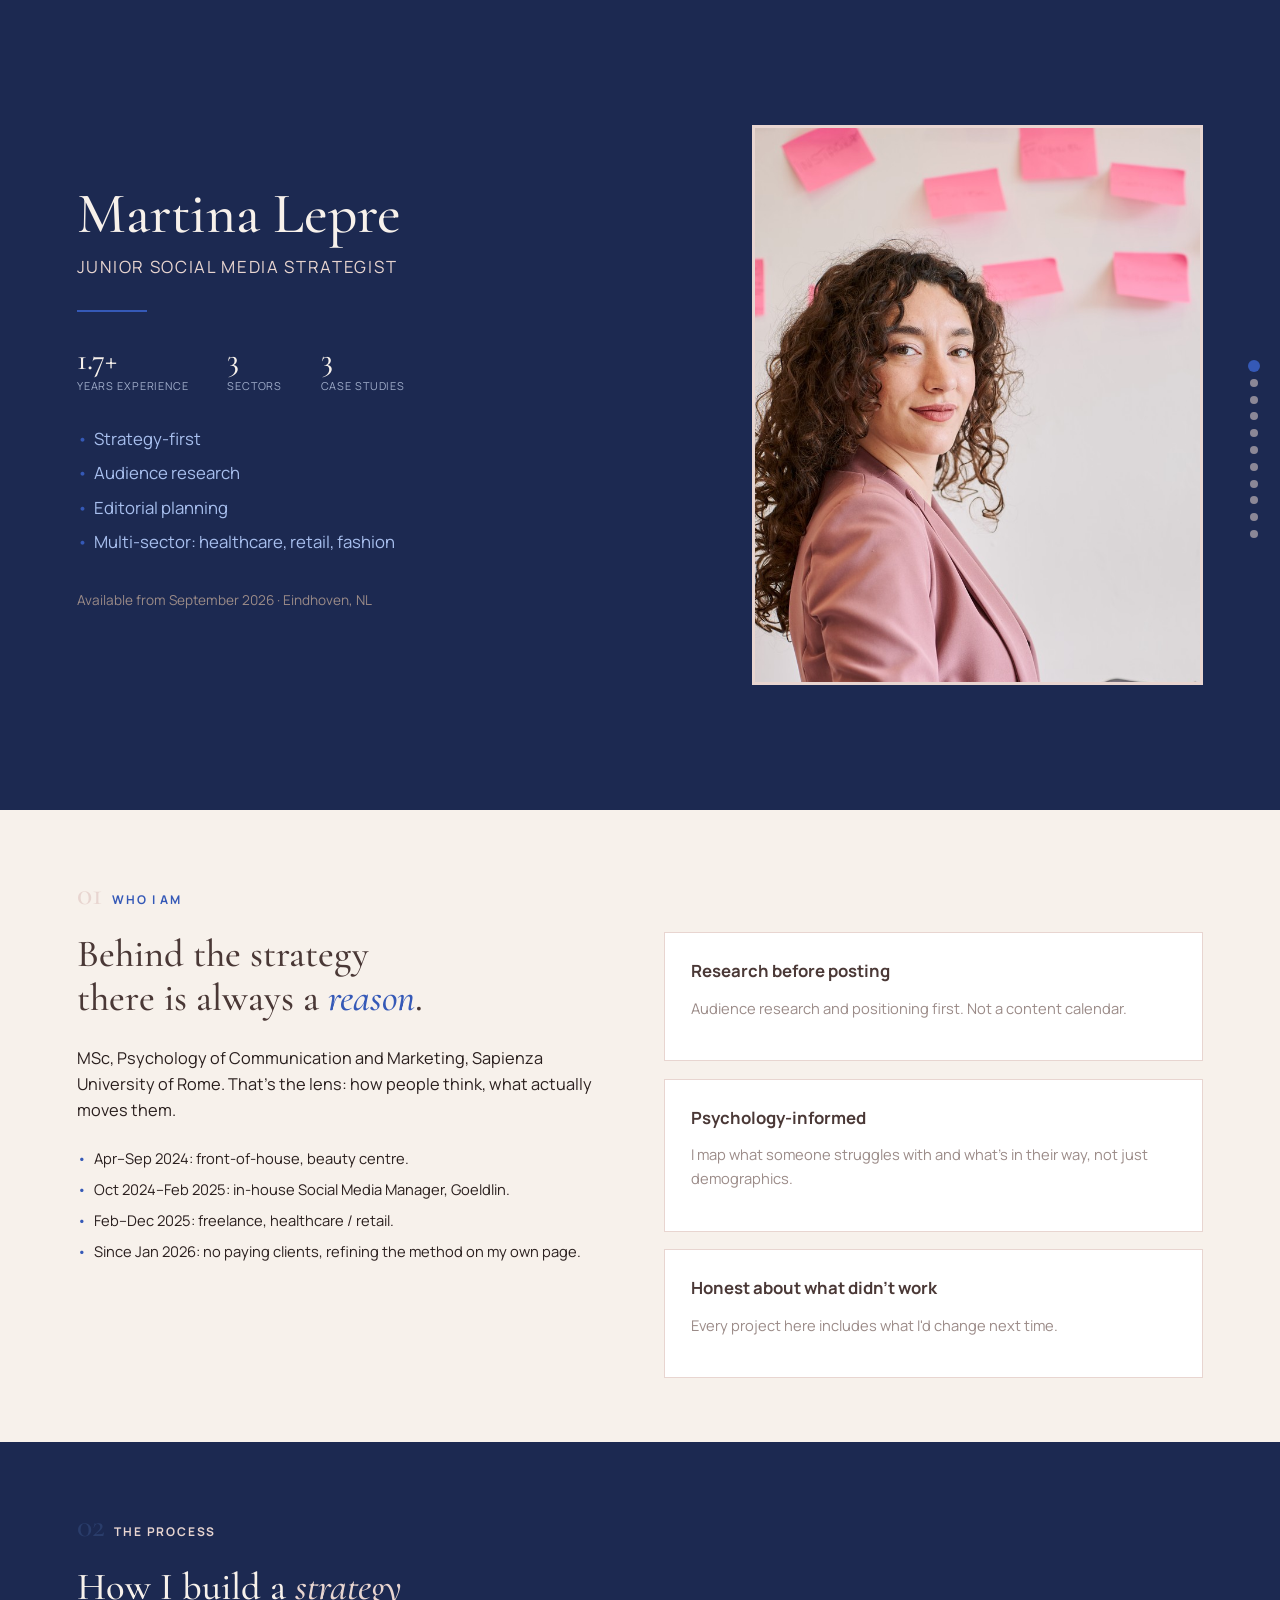
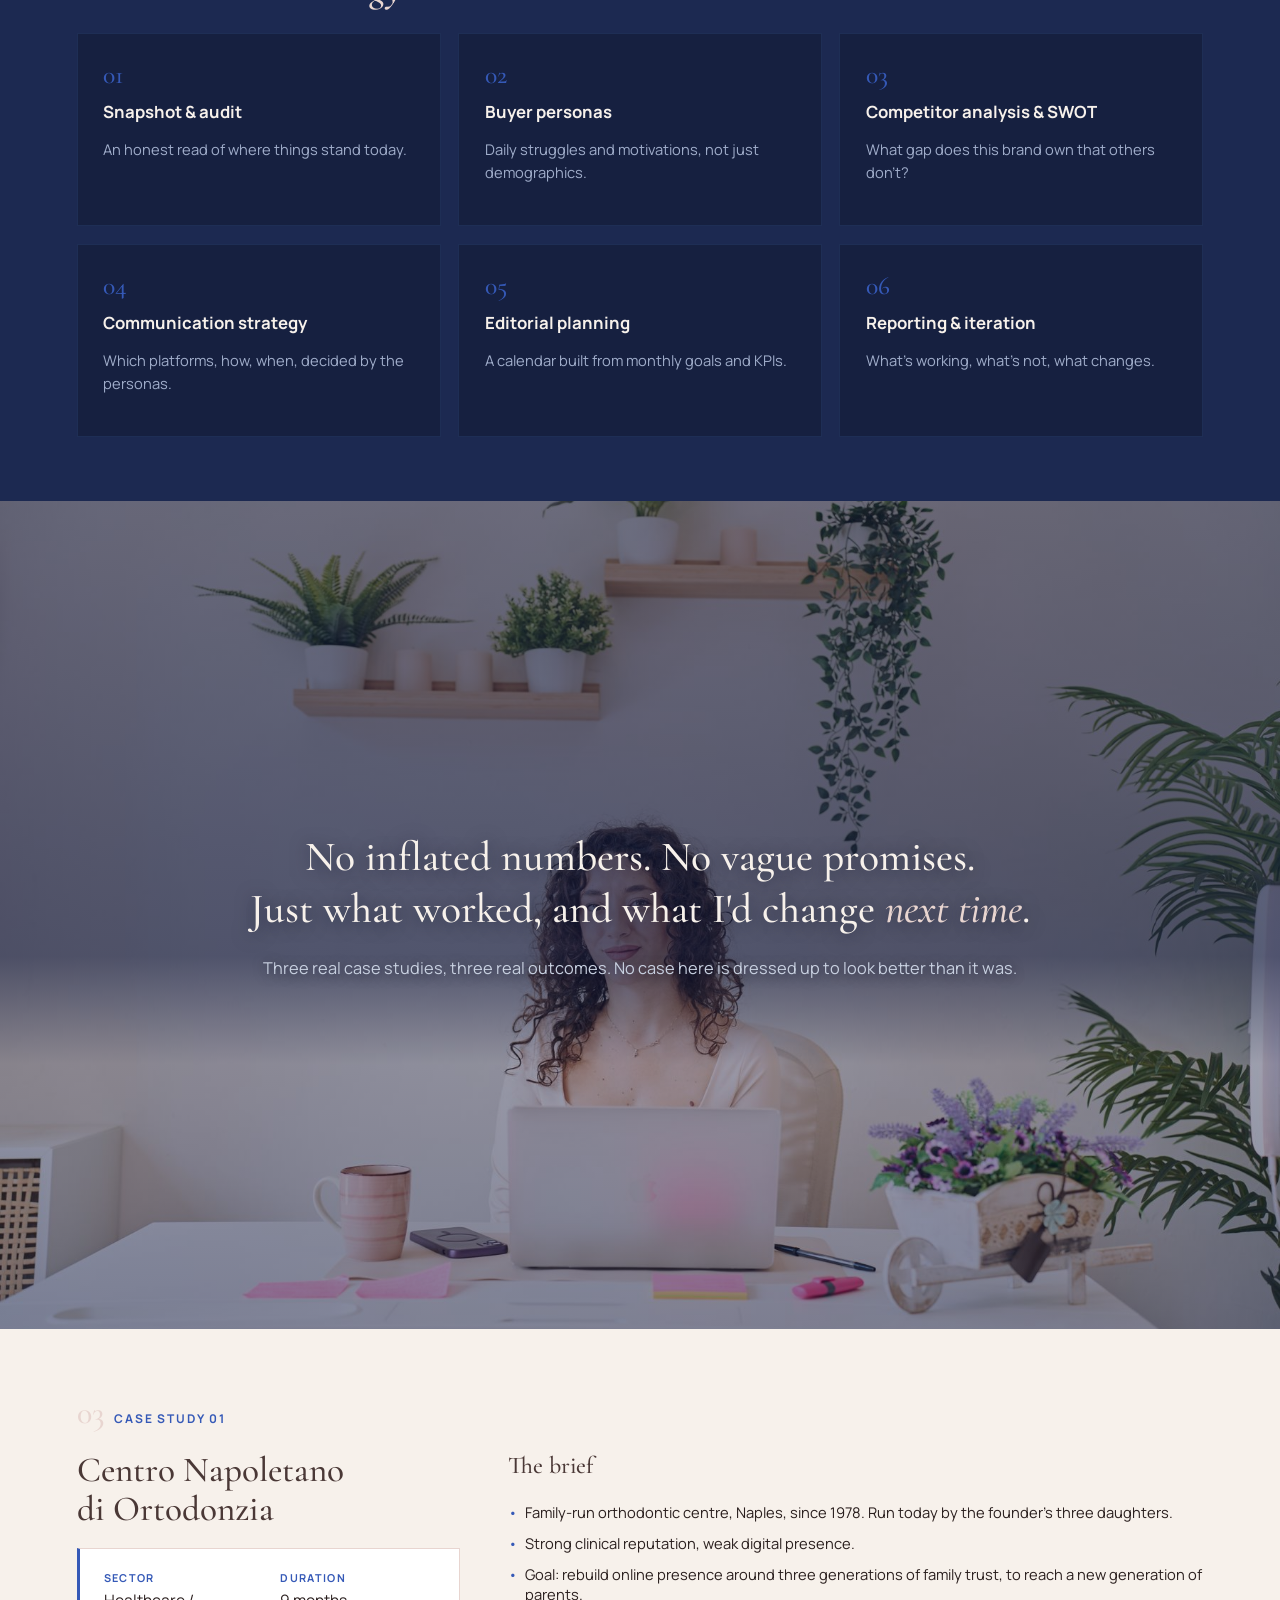
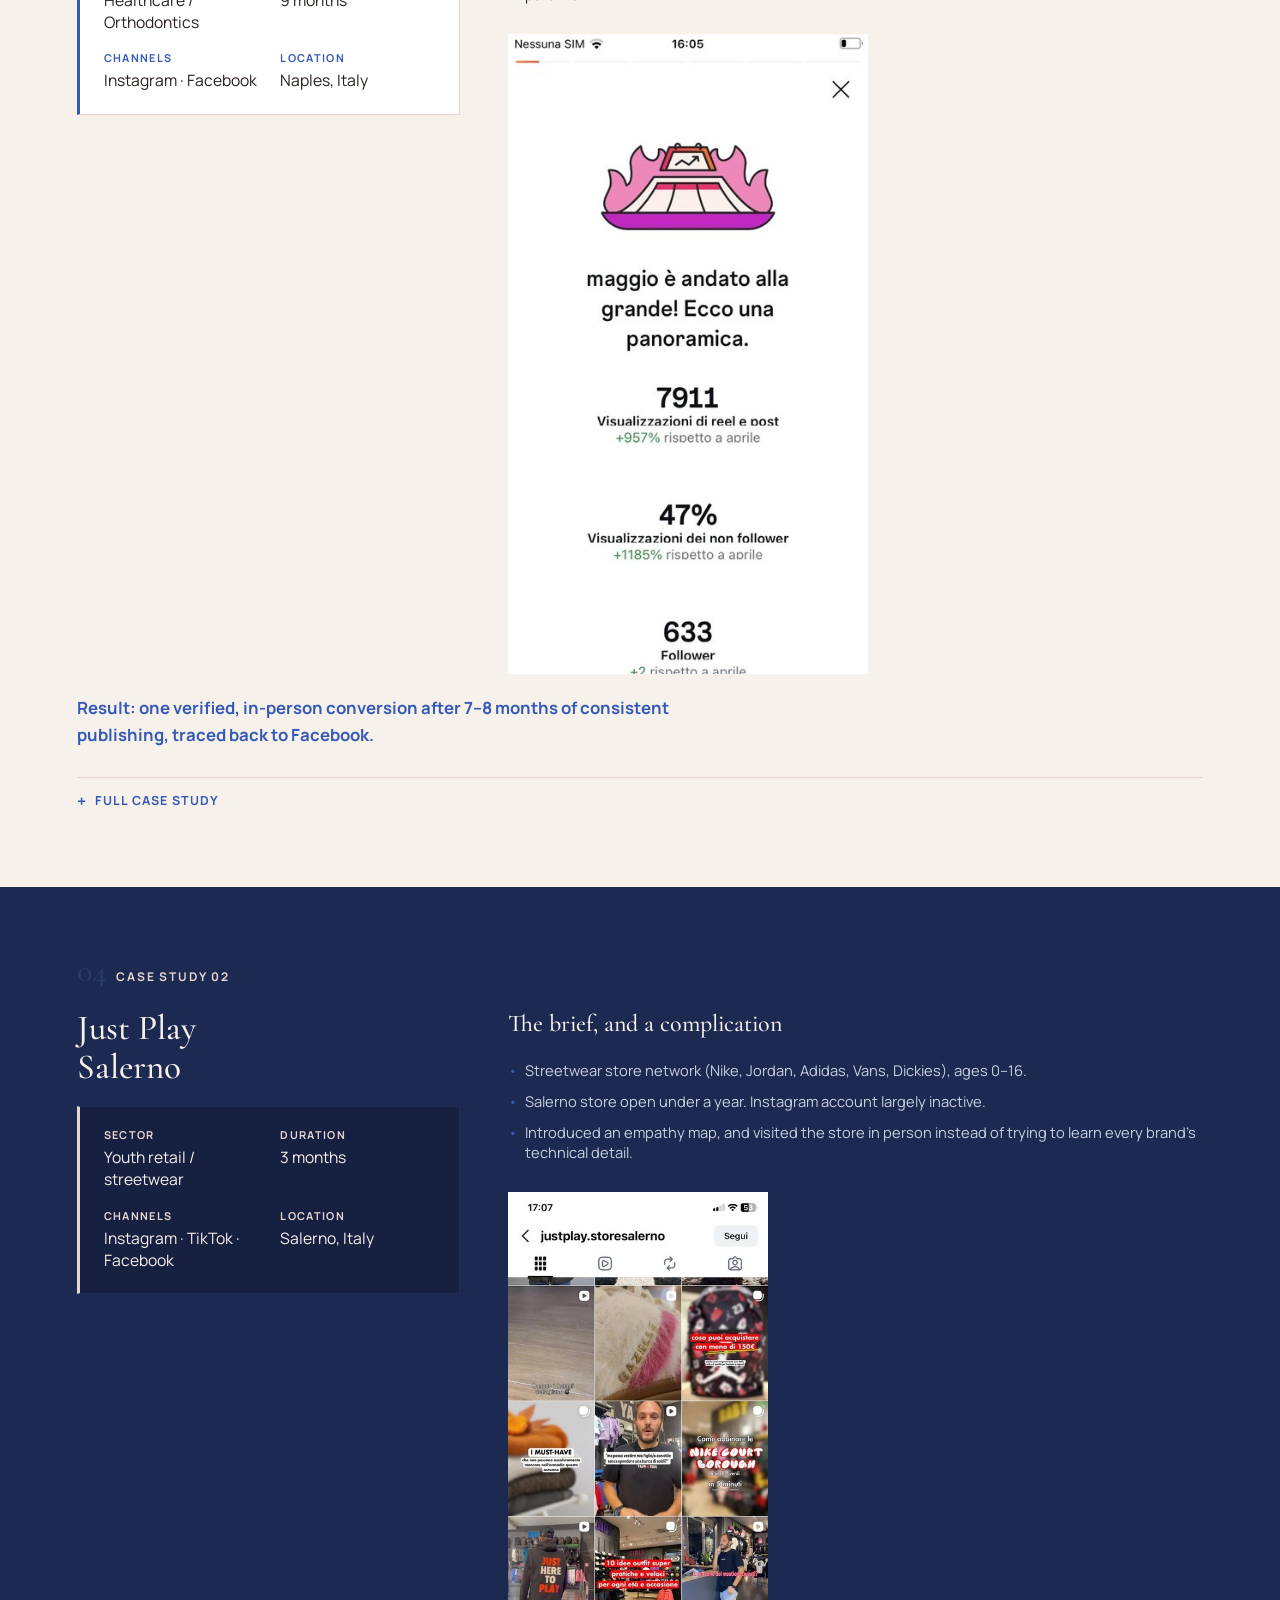
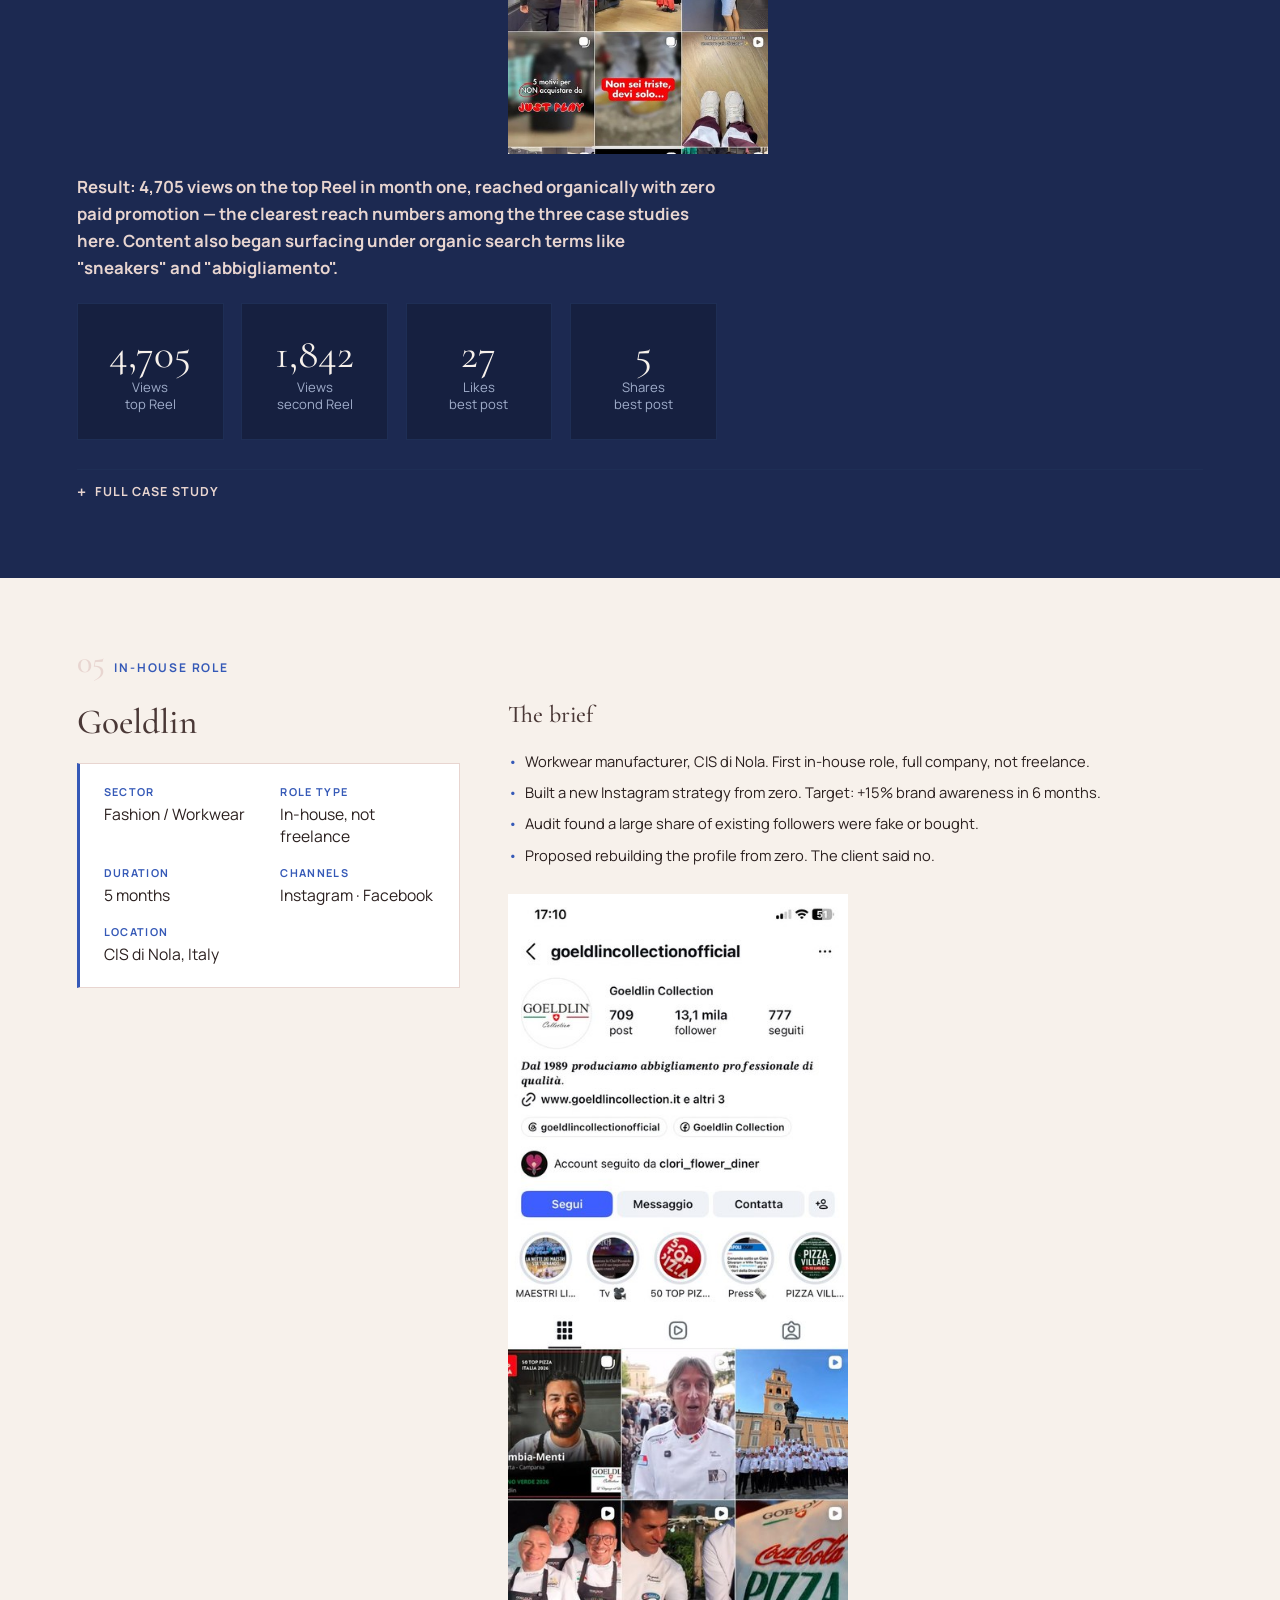
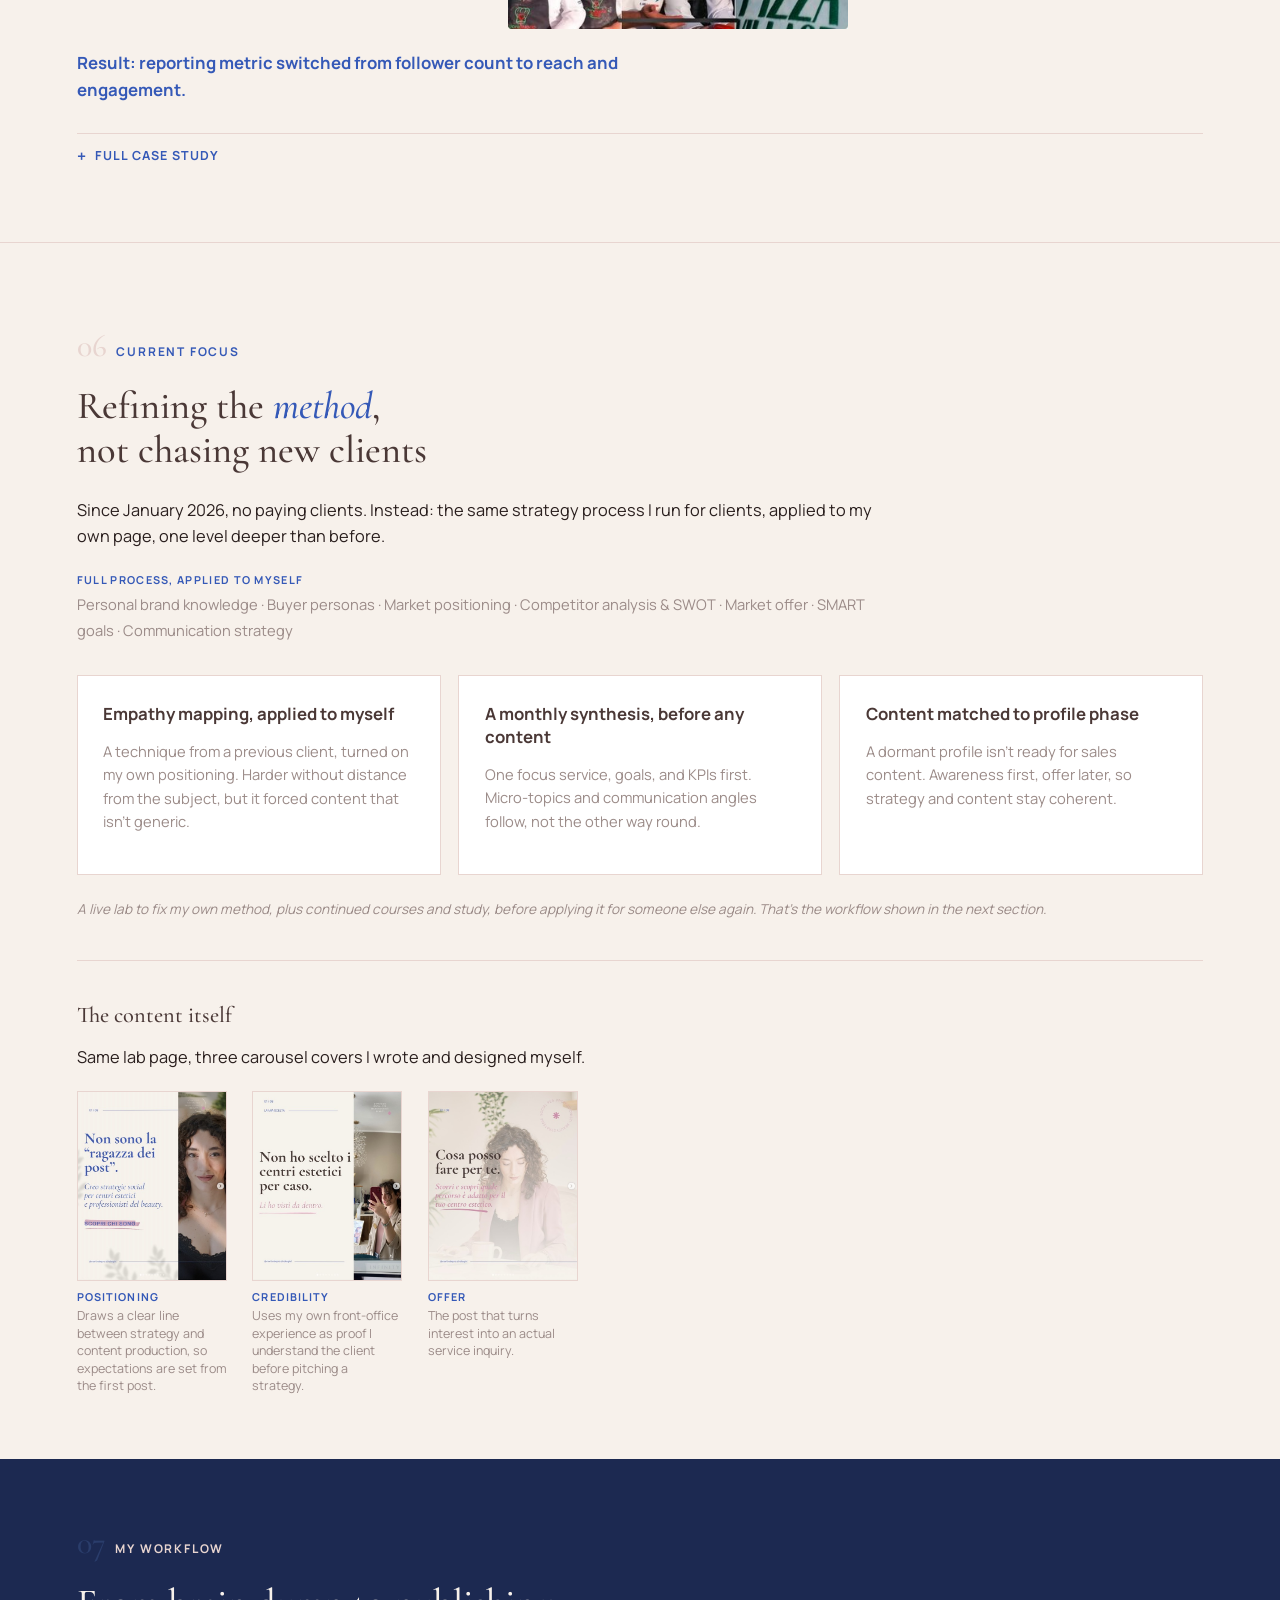
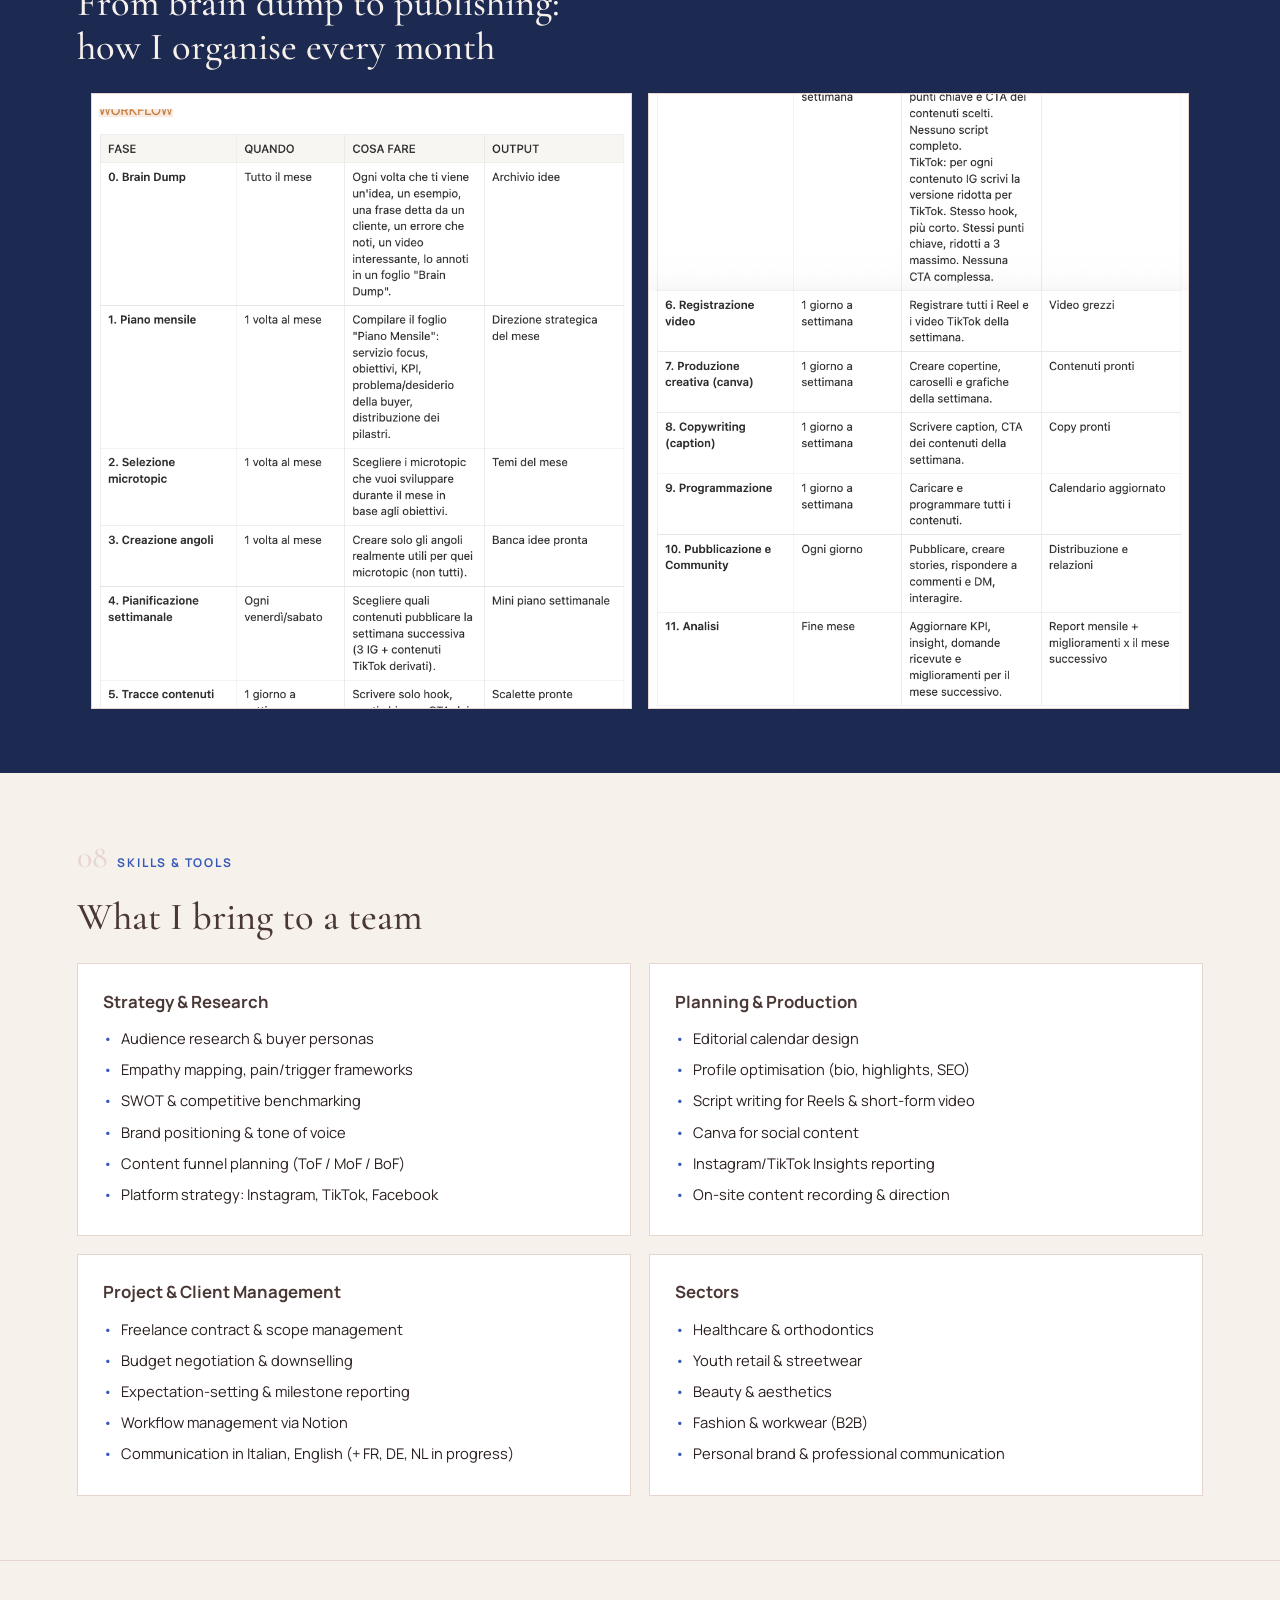
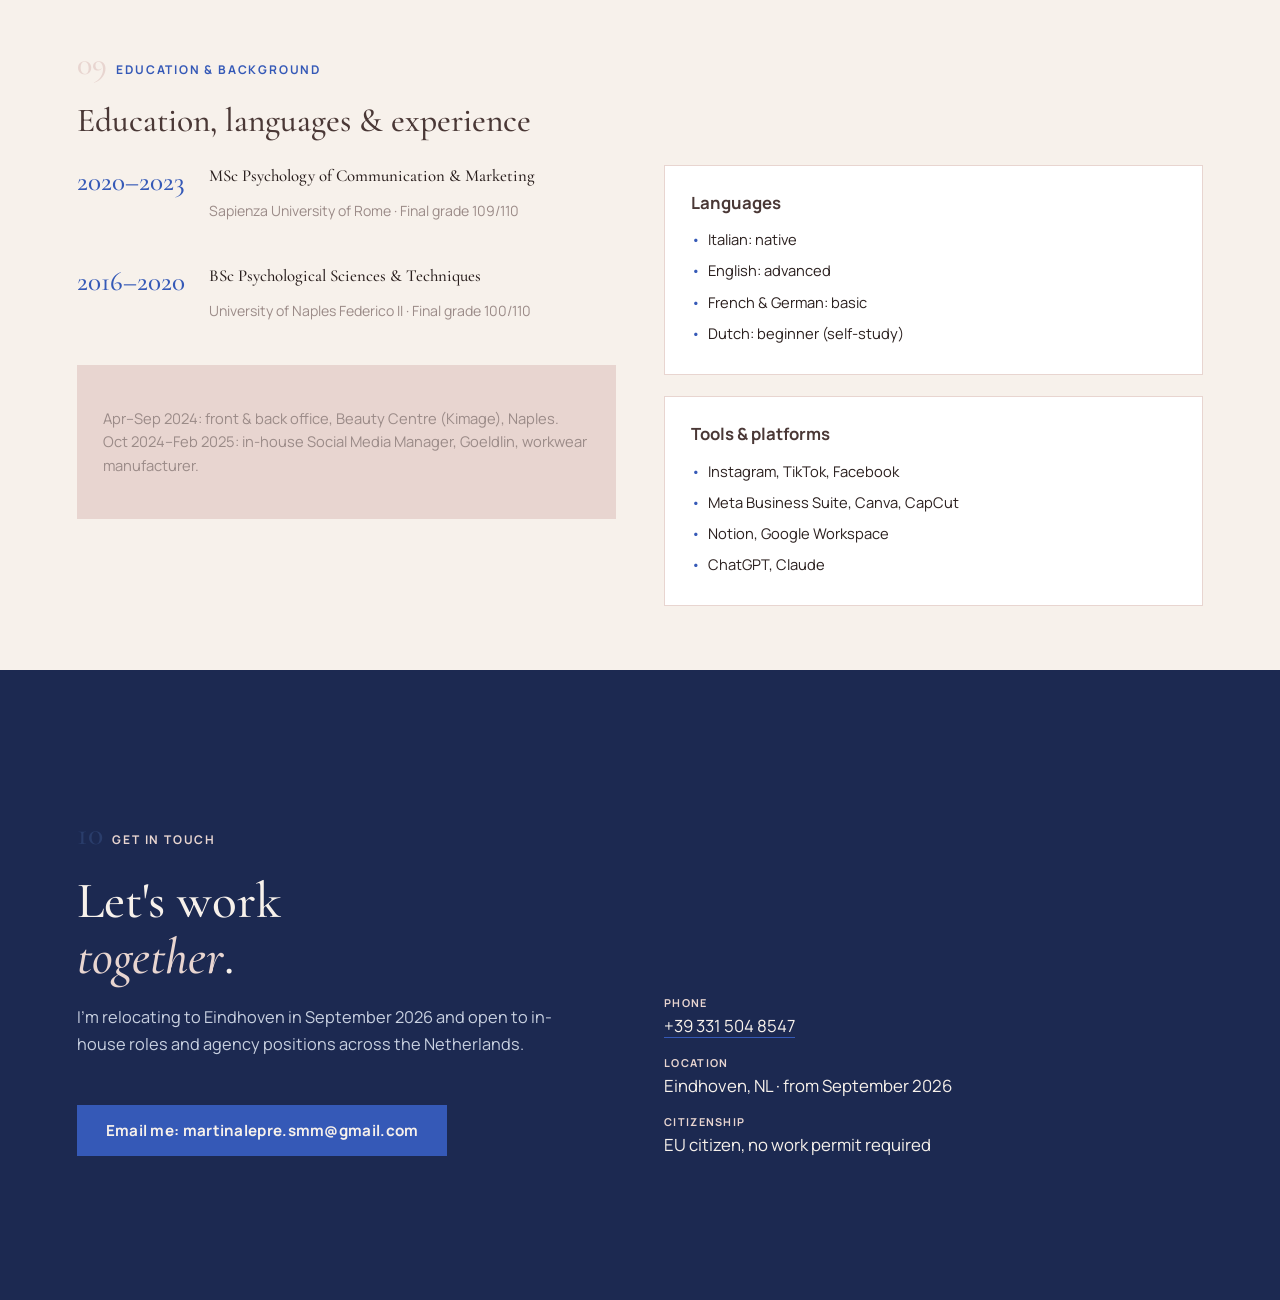
==== index.html @ a08e75ca "Add files via upload" ====
<!DOCTYPE html>
<html lang="en">
<head>
<meta charset="UTF-8">
<meta name="viewport" content="width=device-width, initial-scale=1.0">
<title>Martina Lepre | Social Media Strategist Portfolio</title>
<meta name="description" content="Portfolio of Martina Lepre, social media strategist relocating to Eindhoven, NL. Case studies, workflow, and skills.">
<meta property="og:title" content="Martina Lepre | Social Media Strategist Portfolio">
<meta property="og:description" content="Case studies, workflow, and skills from a strategy-first social media strategist relocating to Eindhoven, NL.">
<meta property="og:type" content="website">
<link rel="preconnect" href="https://fonts.googleapis.com">
<link rel="preconnect" href="https://fonts.gstatic.com" crossorigin>
<link href="https://fonts.googleapis.com/css2?family=Cormorant+Garamond:wght@400;500;600&family=Manrope:wght@400;500;600;700;800&display=swap" rel="stylesheet">
<style>
  :root{
    --navy:#1C2951;
    --navy-card:#162040;
    --navy-card-line:#1E2E55;
    --cream:#F7F1EB;
    --rose:#E8D5D0;
    --brown:#4A3836;
    --blue:#3559B7;
    --light-blue:#A8BFEE;
    --light-blue2:#A0ADCA;
    --light-blue3:#C8D0E0;
    --head-dark:#4A3836;
    --body-dark:#2A1F1E;
    --muted:#9B8B88;
  }
  *{box-sizing:border-box;}
  html{scroll-behavior:smooth;}
  body{margin:0;font-family:'Manrope',sans-serif;background:var(--cream);color:var(--body-dark);}
  h1,h2,h3,.serif{font-family:'Cormorant Garamond',serif;font-weight:500;margin:0;}
  .section{padding:5vw 6vw;max-width:1400px;margin:0 auto;}
  .eyebrow{display:flex;align-items:baseline;gap:.6rem;margin-bottom:1.2rem;}
  .eyebrow .num{font-family:'Cormorant Garamond',serif;font-size:2rem;color:var(--rose);}
  .eyebrow .label{font-size:.75rem;font-weight:700;letter-spacing:.15em;color:var(--blue);text-transform:uppercase;}
  .eyebrow.on-navy .num{color:#2A3D6B;}
  .eyebrow.on-navy .label{color:var(--rose);}
  h2.heading{font-size:2.4rem;color:var(--head-dark);line-height:1.15;margin-bottom:1.5rem;}
  .navy-bg h2.heading{color:var(--cream);}
  p{line-height:1.6;font-size:1.02rem;color:var(--body-dark);}
  .navy-bg{background:var(--navy);color:var(--cream);}
  .navy-bg p{color:var(--light-blue3);}
  .card{background:#fff;border:1px solid var(--rose);padding:1.6rem;transition:transform .25s ease, box-shadow .25s ease;}
  .card:hover{transform:translateY(-4px);box-shadow:0 12px 26px rgba(28,41,81,.14);}
  .navy-bg .card{background:var(--navy-card);border-color:var(--navy-card-line);}
  .navy-bg .card:hover{box-shadow:0 12px 26px rgba(0,0,0,.38);}
  .card h3{font-family:'Manrope',sans-serif;font-size:1.05rem;font-weight:700;color:var(--head-dark);margin-bottom:.6rem;}
  .navy-bg .card h3{color:var(--cream);}
  .card p{font-size:.92rem;color:var(--muted);}
  .navy-bg .card p{color:var(--light-blue2);}
  .grid{display:grid;gap:1.1rem;}
  .grid-3{grid-template-columns:repeat(3,1fr);}
  .grid-2{grid-template-columns:repeat(2,1fr);}
  .grid-4{grid-template-columns:repeat(4,1fr);}
  .label-caps{font-size:.68rem;font-weight:700;letter-spacing:.12em;text-transform:uppercase;color:var(--rose);margin-bottom:.25rem;}
  .tag{display:inline-block;background:var(--cream);color:var(--body-dark);font-size:.82rem;padding:.4rem .9rem;border-radius:20px;margin:0 .5rem .5rem 0;border:1px solid var(--rose);}
  .navy-bg .tag{background:var(--navy-card);color:var(--light-blue3);border-color:var(--navy-card-line);}
  .meta-value{font-size:.98rem;margin-bottom:1.1rem;}
  .meta-card{background:#fff;border:1px solid var(--rose);border-left:3px solid var(--blue);padding:1.3rem 1.5rem 0.3rem;margin-top:1.2rem;display:grid;grid-template-columns:1fr 1fr;gap:0 1.4rem;}
  .navy-bg .meta-card{background:var(--navy-card);border-color:var(--navy-card-line);border-left-color:var(--rose);}
  .meta-card .label-caps{color:var(--blue);}
  .navy-bg .meta-card .label-caps{color:var(--rose);}
  .meta-card .meta-value{color:var(--body-dark);}
  .navy-bg .meta-card .meta-value{color:var(--cream);}
  @media (max-width:480px){.meta-card{grid-template-columns:1fr;}}
  .stat-num{font-family:'Cormorant Garamond',serif;font-size:2.6rem;color:var(--head-dark);text-align:center;}
  .stat-label{font-size:.82rem;color:var(--muted);text-align:center;line-height:1.3;}
  .navy-bg .stat-num{color:var(--cream);}
  .navy-bg .stat-label{color:var(--light-blue2);}
  .lesson-box{background:var(--navy);color:var(--light-blue3);padding:1.8rem 2rem;margin-top:1.5rem;}
  .lesson-box h4{color:var(--rose);font-family:'Manrope',sans-serif;font-size:1.05rem;font-weight:700;margin-bottom:.6rem;}
  .lesson-box p{color:var(--light-blue3);}
  ul.plain{list-style:none;padding:0;margin:0;}
  ul.plain li{padding:.35rem 0 .35rem 1.1rem;position:relative;font-size:.92rem;color:var(--body-dark);}
  ul.plain li::before{content:"•";position:absolute;left:0;color:var(--blue);}
  .navy-bg ul.plain li{color:var(--light-blue3);}
  .placeholder-img{background:var(--rose);color:var(--muted);display:flex;align-items:center;justify-content:center;font-size:.85rem;min-height:220px;text-align:center;padding:1rem;}
  .split{display:grid;grid-template-columns:38% 62%;min-height:100vh;}
  .brief-grid{display:grid;grid-template-columns:34% 66%;gap:3rem;}
  .split-even{display:grid;grid-template-columns:1fr 1fr;}
  .hero-split{display:grid;grid-template-columns:1.15fr .85fr;gap:4rem;align-items:center;}
  .hero-photo{width:100%;height:100%;max-height:560px;object-fit:cover;border:3px solid var(--rose);}
  @media (max-width:900px){
    .split{grid-template-columns:1fr;min-height:auto;}
    .brief-grid,.split-even{grid-template-columns:1fr;gap:2rem !important;}
    .hero-split{gap:2rem;}
    .grid-3,.grid-4{grid-template-columns:1fr 1fr;}
    h2.heading{font-size:1.9rem;}
    h1{font-size:2.6rem !important;}
  }
  @media (max-width:640px){
    .hero-split{grid-template-columns:1fr;display:flex;flex-direction:column-reverse;}
    .hero-photo{max-height:420px;}
  }
  @media (max-width:600px){
    .grid-3,.grid-4,.grid-2{grid-template-columns:1fr;}
    .section{padding:10vw 6vw;}
    h1{font-size:2.2rem !important;}
    .hero-photo{max-height:380px;}
  }
  nav.dots{position:fixed;right:1.4rem;top:50%;transform:translateY(-50%);display:flex;flex-direction:column;gap:.55rem;z-index:50;}
  nav.dots a{width:8px;height:8px;border-radius:50%;background:var(--rose);opacity:.55;transition:opacity .2s, transform .2s, background .2s;}
  nav.dots a:hover{opacity:1;transform:scale(1.3);}
  nav.dots a.active{opacity:1;transform:scale(1.5);background:var(--blue);}
  @media (max-width:900px){nav.dots{display:none;}}
  .top-bar{position:fixed;top:0;left:0;right:0;background:rgba(28,41,81,.97);display:flex;align-items:center;justify-content:space-between;padding:.85rem 2.2rem;z-index:70;transform:translateY(-100%);transition:transform .3s ease;}
  .top-bar.is-visible{transform:translateY(0);}
  .top-bar .brand{font-family:'Cormorant Garamond',serif;color:var(--cream);font-size:1.1rem;}
  .top-bar .links{display:flex;gap:1.7rem;}
  .top-bar .links a{color:var(--light-blue3);text-decoration:none;font-size:.72rem;letter-spacing:.08em;text-transform:uppercase;font-weight:700;transition:color .2s;}
  .top-bar .links a:hover{color:var(--cream);}
  @media (max-width:700px){.top-bar .links{display:none;}}
  .workflow-cols{display:flex;gap:1rem;justify-content:center;flex-wrap:wrap;}
  .workflow-cols img{max-width:48%;border:1px solid var(--rose);background:#fff;}
  @media (max-width:800px){.workflow-cols img{max-width:100%;}}
  .footer-note{font-size:.85rem;color:var(--muted);font-style:italic;margin-top:1.5rem;line-height:1.5;}
  .cta-link{color:var(--blue);font-weight:700;text-decoration:none;border-bottom:1px solid var(--blue);}
  .rule{height:1px;background:var(--rose);margin:2.5rem 0;}
  .navy-bg .rule{background:var(--navy-card-line);}
  .section:not(.navy-bg) + .section:not(.navy-bg){border-top:1px solid var(--rose);padding-top:6.5vw;}
  .num-list{counter-reset:item;}
  .num-list li{list-style:none;counter-increment:item;position:relative;padding-left:2rem;margin-bottom:1.3rem;font-size:.98rem;line-height:1.55;}
  .num-list li::before{content:counter(item) ".";position:absolute;left:0;color:var(--blue);font-weight:700;}
  .lead-result{font-size:1.05rem;font-weight:700;color:var(--blue);margin-top:1.3rem;max-width:640px;}
  .navy-bg .lead-result{color:var(--rose);}
  details.case-more{margin-top:1.8rem;}
  details.case-more summary{cursor:pointer;color:var(--blue);font-weight:700;font-size:.78rem;letter-spacing:.08em;text-transform:uppercase;list-style:none;padding:.7rem 0;border-top:1px solid var(--rose);display:flex;align-items:center;gap:.5rem;}
  .navy-bg details.case-more summary{border-color:var(--navy-card-line);color:var(--rose);}
  details.case-more summary::-webkit-details-marker{display:none;}
  details.case-more summary::before{content:"+";font-size:1rem;}
  details.case-more[open] summary::before{content:"–";}
  details.case-more .details-body{padding-top:1.6rem;}
  .content-strip{display:flex;gap:1.6rem;flex-wrap:wrap;margin-top:1.3rem;}
  .content-strip figure{width:150px;margin:0;}
  .content-strip .thumb{height:190px;overflow:hidden;border:1px solid var(--rose);}
  .content-strip .thumb img{width:100%;height:100%;object-fit:cover;object-position:top;display:block;}
  .content-strip figcaption{font-size:.78rem;color:var(--muted);margin-top:.5rem;line-height:1.4;}
  .content-strip figcaption b{color:var(--blue);display:block;font-size:.68rem;font-weight:700;letter-spacing:.1em;text-transform:uppercase;margin-bottom:.2rem;}
  .reveal{opacity:0;transform:translateY(18px);transition:opacity .7s ease, transform .7s ease;}
  .reveal.is-visible{opacity:1;transform:none;}
  @media (prefers-reduced-motion: reduce){.reveal{opacity:1;transform:none;transition:none;}}
  .accent{font-family:'Cormorant Garamond',serif;font-style:italic;color:var(--blue);}
  .navy-bg .accent{color:var(--rose);}
  .manifesto{position:relative;min-height:92vh;display:flex;align-items:center;justify-content:center;text-align:center;background-size:cover;background-position:center 22%;}
  .manifesto::before{content:"";position:absolute;inset:0;background:linear-gradient(rgba(20,29,64,.58) 0%,rgba(20,29,64,.68) 42%,rgba(20,29,64,.7) 55%,rgba(20,29,64,.4) 68%,rgba(20,29,64,.5) 100%);}
  .manifesto .manifesto-inner{position:relative;max-width:820px;}
  .manifesto h2{font-size:2.6rem;line-height:1.25;color:var(--cream);text-shadow:0 2px 18px rgba(10,15,35,.55);}
  .manifesto p{color:var(--light-blue3);margin-top:1.2rem;font-size:1.02rem;text-shadow:0 2px 12px rgba(10,15,35,.6);}
  .manifesto .accent{color:var(--rose);}
  @media (max-width:600px){.manifesto h2{font-size:1.9rem;}}
</style>
</head>
<body>

<header class="top-bar" id="topBar">
  <span class="brand">Martina Lepre</span>
  <div class="links">
    <a href="#who">Who I am</a>
    <a href="#cno">Case studies</a>
    <a href="#workflow">Workflow</a>
    <a href="#skills">Skills</a>
    <a href="#contact">Contact</a>
  </div>
</header>

<nav class="dots" id="dotNav">
  <a href="#hero" title="Top"></a>
  <a href="#who" title="Who I am"></a>
  <a href="#process" title="Process"></a>
  <a href="#cno" title="CNO"></a>
  <a href="#justplay" title="Just Play"></a>
  <a href="#goeldlin" title="Goeldlin"></a>
  <a href="#current" title="Current project"></a>
  <a href="#workflow" title="Workflow"></a>
  <a href="#skills" title="Skills"></a>
  <a href="#education" title="Education"></a>
  <a href="#contact" title="Contact"></a>
</nav>

<!-- HERO -->
<section id="hero" class="section navy-bg" style="min-height:90vh;display:flex;flex-direction:column;justify-content:center;">
  <div class="hero-split">
    <div>
      <h1 class="serif" style="font-size:3.6rem;color:var(--cream);line-height:1.05;">Martina Lepre</h1>
      <p style="font-size:1.05rem;color:var(--rose);letter-spacing:.1em;margin-top:.6rem;">JUNIOR SOCIAL MEDIA STRATEGIST</p>
      <div style="width:70px;height:2px;background:var(--blue);margin:1.8rem 0;"></div>
      <div style="display:flex;gap:2.4rem;flex-wrap:wrap;margin-bottom:1.8rem;">
        <div><div class="serif" style="font-size:1.9rem;color:var(--cream);">1.7+</div><div style="font-size:.68rem;color:var(--light-blue2);letter-spacing:.08em;text-transform:uppercase;">Years experience</div></div>
        <div><div class="serif" style="font-size:1.9rem;color:var(--cream);">3</div><div style="font-size:.68rem;color:var(--light-blue2);letter-spacing:.08em;text-transform:uppercase;">Sectors</div></div>
        <div><div class="serif" style="font-size:1.9rem;color:var(--cream);">3</div><div style="font-size:.68rem;color:var(--light-blue2);letter-spacing:.08em;text-transform:uppercase;">Case studies</div></div>
      </div>
      <ul class="plain" style="margin-bottom:2rem;">
        <li style="color:var(--light-blue);font-size:1.05rem;">Strategy-first</li>
        <li style="color:var(--light-blue);font-size:1.05rem;">Audience research</li>
        <li style="color:var(--light-blue);font-size:1.05rem;">Editorial planning</li>
        <li style="color:var(--light-blue);font-size:1.05rem;">Multi-sector: healthcare, retail, fashion</li>
      </ul>
      <p style="font-size:.85rem;color:var(--muted);">Available from September 2026 · Eindhoven, NL</p>
    </div>
    <img src="[data-uri]" alt="Martina Lepre" class="hero-photo">
  </div>
</section>

<!-- WHO I AM -->
<section id="who" class="section">
  <div class="eyebrow"><span class="num serif">01</span><span class="label">Who I am</span></div>
  <div class="split-even" style="gap:3rem;align-items:start;">
    <div>
      <h2 class="heading serif">Behind the strategy<br>there is always a <span class="accent">reason</span>.</h2>
      <p>MSc, Psychology of Communication and Marketing, Sapienza University of Rome. That's the lens: how people think, what actually moves them.</p>
      <ul class="plain" style="margin-top:1.2rem;">
        <li>Apr–Sep 2024: front-of-house, beauty centre.</li>
        <li>Oct 2024–Feb 2025: in-house Social Media Manager, Goeldlin.</li>
        <li>Feb–Dec 2025: freelance, healthcare / retail.</li>
        <li>Since Jan 2026: no paying clients, refining the method on my own page.</li>
      </ul>
    </div>
    <div class="grid" style="gap:1.1rem;">
      <div class="card"><h3>Research before posting</h3><p>Audience research and positioning first. Not a content calendar.</p></div>
      <div class="card"><h3>Psychology-informed</h3><p>I map what someone struggles with and what's in their way, not just demographics.</p></div>
      <div class="card"><h3>Honest about what didn't work</h3><p>Every project here includes what I'd change next time.</p></div>
    </div>
  </div>
</section>

<!-- PROCESS -->
<section id="process" class="section navy-bg">
  <div class="eyebrow on-navy"><span class="num serif">02</span><span class="label">The process</span></div>
  <h2 class="heading serif">How I build a <span class="accent">strategy</span></h2>
  <div class="grid grid-3">
    <div class="card"><span class="serif" style="font-size:1.6rem;color:var(--blue);">01</span><h3 style="margin-top:.6rem;">Snapshot &amp; audit</h3><p>An honest read of where things stand today.</p></div>
    <div class="card"><span class="serif" style="font-size:1.6rem;color:var(--blue);">02</span><h3 style="margin-top:.6rem;">Buyer personas</h3><p>Daily struggles and motivations, not just demographics.</p></div>
    <div class="card"><span class="serif" style="font-size:1.6rem;color:var(--blue);">03</span><h3 style="margin-top:.6rem;">Competitor analysis &amp; SWOT</h3><p>What gap does this brand own that others don't?</p></div>
    <div class="card"><span class="serif" style="font-size:1.6rem;color:var(--blue);">04</span><h3 style="margin-top:.6rem;">Communication strategy</h3><p>Which platforms, how, when, decided by the personas.</p></div>
    <div class="card"><span class="serif" style="font-size:1.6rem;color:var(--blue);">05</span><h3 style="margin-top:.6rem;">Editorial planning</h3><p>A calendar built from monthly goals and KPIs.</p></div>
    <div class="card"><span class="serif" style="font-size:1.6rem;color:var(--blue);">06</span><h3 style="margin-top:.6rem;">Reporting &amp; iteration</h3><p>What's working, what's not, what changes.</p></div>
  </div>
</section>

<!-- MANIFESTO -->
<section class="manifesto" style="background-image:url('[data-uri]');">
  <div class="manifesto-inner">
    <h2 class="serif">No inflated numbers. No vague promises.<br>Just what worked, and what I'd change <span class="accent">next time</span>.</h2>
    <p>Three real case studies, three real outcomes. No case here is dressed up to look better than it was.</p>
  </div>
</section>

<!-- CNO -->
<section id="cno" class="section">
  <div class="eyebrow"><span class="num serif">03</span><span class="label">Case study 01</span></div>
  <div class="brief-grid">
    <div>
      <h2 class="serif" style="font-size:2.2rem;color:var(--head-dark);line-height:1.1;">Centro Napoletano<br>di Ortodonzia</h2>
      <div class="meta-card">
        <div><div class="label-caps">Sector</div><div class="meta-value">Healthcare / Orthodontics</div></div>
        <div><div class="label-caps">Duration</div><div class="meta-value">9 months</div></div>
        <div><div class="label-caps">Channels</div><div class="meta-value">Instagram · Facebook</div></div>
        <div><div class="label-caps">Location</div><div class="meta-value">Naples, Italy</div></div>
      </div>
    </div>
    <div>
      <h3 class="serif" style="font-size:1.5rem;color:var(--head-dark);margin-bottom:1rem;">The brief</h3>
      <ul class="plain" style="margin-bottom:0;">
        <li>Family-run orthodontic centre, Naples, since 1978. Run today by the founder's three daughters.</li>
        <li>Strong clinical reputation, weak digital presence.</li>
        <li>Goal: rebuild online presence around three generations of family trust, to reach a new generation of parents.</li>
      </ul>
      <div class="placeholder-img" style="margin-top:1.5rem;padding:0;overflow:hidden;max-width:360px;min-height:0;align-self:start;"><img src="[data-uri]" alt="CNO Instagram Insights, first month" style="width:100%;display:block;"></div>
    </div>
  </div>
  <p class="lead-result">Result: one verified, in-person conversion after 7–8 months of consistent publishing, traced back to Facebook.</p>

  <details class="case-more">
    <summary>Full case study</summary>
    <div class="details-body">
      <h3 class="serif" style="font-size:1.4rem;color:var(--head-dark);margin-bottom:1.2rem;">What the strategy included</h3>
      <div class="grid grid-2">
        <div class="card"><h3>Buyer personas</h3><p>Three detailed personas built around real fears and needs: Elena (prevention-first new mum), Chiara (pragmatic, cost- and time-driven), Luca (17, aesthetics-driven, TikTok-first).</p></div>
        <div class="card"><h3>The mistake I caught</h3><p>I focused on the target audience without studying the centre's specific services in enough depth, so the strategy and the content plan drifted apart. Now I always map services before planning content.</p></div>
        <div class="card"><h3>Content pillars</h3><p>Value-driven posts on generational trust, educational content on early prevention, and structured copy built around each persona's real pain points.</p></div>
        <div class="card"><h3>Concrete, verifiable goals</h3><p>13 organic posts in the first month, then structured monthly targets instead of vague promises.</p></div>
      </div>
      <div class="lesson-box" style="margin-top:1.5rem;">
        <h4>The lesson</h4>
        <p>You can't expect immediate conversions from communication that's still building awareness. Real results take time, and I now say that clearly to clients from day one.</p>
      </div>
      <p style="font-size:.82rem;color:var(--muted);margin-top:1.3rem;">The strategy document itself, built in Notion:</p>
      <div class="placeholder-img" style="margin-top:.5rem;padding:0;overflow:hidden;max-width:340px;min-height:0;align-self:start;"><img src="[data-uri]" alt="CNO strategy document" style="width:100%;display:block;"></div>
    </div>
  </details>
</section>

<!-- JUST PLAY -->
<section id="justplay" class="section navy-bg">
  <div class="eyebrow on-navy"><span class="num serif">04</span><span class="label">Case study 02</span></div>
  <div class="brief-grid">
    <div>
      <h2 class="serif" style="font-size:2.2rem;color:var(--cream);line-height:1.1;">Just Play<br>Salerno</h2>
      <div class="meta-card">
        <div><div class="label-caps">Sector</div><div class="meta-value">Youth retail / streetwear</div></div>
        <div><div class="label-caps">Duration</div><div class="meta-value">3 months</div></div>
        <div><div class="label-caps">Channels</div><div class="meta-value">Instagram · TikTok · Facebook</div></div>
        <div><div class="label-caps">Location</div><div class="meta-value">Salerno, Italy</div></div>
      </div>
    </div>
    <div>
      <h3 class="serif" style="font-size:1.5rem;color:var(--cream);margin-bottom:1rem;">The brief, and a complication</h3>
      <ul class="plain" style="margin-bottom:0;">
        <li>Streetwear store network (Nike, Jordan, Adidas, Vans, Dickies), ages 0–16.</li>
        <li>Salerno store open under a year. Instagram account largely inactive.</li>
        <li>Introduced an empathy map, and visited the store in person instead of trying to learn every brand's technical detail.</li>
      </ul>
      <div class="placeholder-img" style="margin-top:1.5rem;padding:0;overflow:hidden;max-width:260px;min-height:0;align-self:start;"><img src="[data-uri]" alt="Just Play Salerno Instagram profile" style="width:100%;display:block;"></div>
    </div>
  </div>
  <p class="lead-result">Result: 4,705 views on the top Reel in month one, reached organically with zero paid promotion — the clearest reach numbers among the three case studies here. Content also began surfacing under organic search terms like "sneakers" and "abbigliamento".</p>
  <div class="grid grid-4" style="max-width:640px;margin-top:1.3rem;">
    <div class="card"><div class="stat-num" data-target="4705">0</div><div class="stat-label">Views<br>top Reel</div></div>
    <div class="card"><div class="stat-num" data-target="1842">0</div><div class="stat-label">Views<br>second Reel</div></div>
    <div class="card"><div class="stat-num" data-target="27">0</div><div class="stat-label">Likes<br>best post</div></div>
    <div class="card"><div class="stat-num" data-target="5">0</div><div class="stat-label">Shares<br>best post</div></div>
  </div>

  <details class="case-more">
    <summary>Full case study</summary>
    <div class="details-body">
      <div class="split-even" style="gap:2.5rem;">
        <div>
          <h3 style="color:var(--cream);margin-bottom:1rem;">Strategic decisions</h3>
          <ol class="num-list" style="padding:0;color:var(--light-blue3);">
            <li>Built two opposite buyer personas, the pragmatic mum and the trend-aware 13-year-old, so the content could speak to both without alienating either.</li>
            <li>Proposed a hybrid content model: dynamic, aspirational visuals for TikTok, practical and informative stories for Instagram.</li>
            <li>Structured the content funnel at 50% awareness, 35% trust, 15% sales, and never promised immediate purchases from a dormant profile that was only just restarting.</li>
          </ol>
          <div class="lesson-box" style="background:#0F1730;">
            <h4>The lesson</h4>
            <p>Good technical work isn't enough if you don't also manage the client's expectations on realistic timelines. I've deliberately worked on that skill since.</p>
          </div>
        </div>
        <div>
          <h3 style="color:var(--cream);margin-bottom:1rem;">More proof</h3>
          <div class="placeholder-img" style="padding:0;overflow:hidden;max-width:260px;min-height:0;align-self:start;"><img src="[data-uri]" alt="Just Play Reel views and best post engagement" style="width:100%;display:block;"></div>
          <p style="font-size:.78rem;color:var(--muted);margin-top:.5rem;">Screenshot: top Reel and best post.</p>
        </div>
      </div>
      <div class="rule"></div>
      <h3 style="color:var(--cream);margin-bottom:1rem;font-size:1.2rem;">Early signs of discoverability</h3>
      <p style="max-width:820px;">Within the first month, content started surfacing under search terms like "sneakers" and "abbigliamento", not just reaching existing followers. That's the platform correctly reading the profile as a clothing store and pushing it to people actively searching those terms, a small but concrete sign the awareness strategy was working.</p>
      <div style="overflow:hidden;margin-top:1rem;max-width:340px;border:1px solid var(--navy-card-line);"><img src="[data-uri]" alt="Just Play content surfacing under sneakers and abbigliamento search terms" style="width:100%;display:block;"></div>
    </div>
  </details>
</section>

<!-- GOELDLIN -->
<section id="goeldlin" class="section">
  <div class="eyebrow"><span class="num serif">05</span><span class="label">In-house role</span></div>
  <div class="brief-grid">
    <div>
      <h2 class="serif" style="font-size:2.2rem;color:var(--head-dark);">Goeldlin</h2>
      <div class="meta-card">
        <div><div class="label-caps">Sector</div><div class="meta-value">Fashion / Workwear</div></div>
        <div><div class="label-caps">Role type</div><div class="meta-value">In-house, not freelance</div></div>
        <div><div class="label-caps">Duration</div><div class="meta-value">5 months</div></div>
        <div><div class="label-caps">Channels</div><div class="meta-value">Instagram · Facebook</div></div>
        <div><div class="label-caps">Location</div><div class="meta-value">CIS di Nola, Italy</div></div>
      </div>
    </div>
    <div>
      <h3 class="serif" style="font-size:1.5rem;color:var(--head-dark);margin-bottom:1rem;">The brief</h3>
      <ul class="plain" style="margin-bottom:0;">
        <li>Workwear manufacturer, CIS di Nola. First in-house role, full company, not freelance.</li>
        <li>Built a new Instagram strategy from zero. Target: +15% brand awareness in 6 months.</li>
        <li>Audit found a large share of existing followers were fake or bought.</li>
        <li>Proposed rebuilding the profile from zero. The client said no.</li>
      </ul>
      <div class="placeholder-img" style="margin-top:1.5rem;padding:0;overflow:hidden;max-width:340px;min-height:0;align-self:start;"><img src="[data-uri]" alt="Goeldlin Collection Instagram profile" style="width:100%;display:block;"></div>
    </div>
  </div>
  <p class="lead-result">Result: reporting metric switched from follower count to reach and engagement.</p>

  <details class="case-more">
    <summary>Full case study</summary>
    <div class="details-body">
      <h3 class="serif" style="font-size:1.6rem;color:var(--head-dark);margin-bottom:1.2rem;">What I found, and the call I made</h3>
      <div class="split-even" style="gap:1.5rem;">
        <div class="card">
          <h3>The follower count didn't add up</h3>
          <p>Early on, I checked the account's audience quality and found that a large share of the existing followers were fake or bought, most likely from before I joined. The engagement numbers made no sense next to a following that size.</p>
        </div>
        <div class="card">
          <h3>I proposed starting clean</h3>
          <p>I suggested closing the profile and rebuilding it from zero, so every future number would reflect a real, engaged audience. The owner said no: for him, the follower count did its job as social proof for buyers deciding whether to order workwear from Goeldlin.</p>
        </div>
      </div>
      <div class="lesson-box">
        <h4>The lesson</h4>
        <p>I kept working with what I had, and focused my reporting on the metrics that were still honest: reach, interactions, and views on the content I published, not the follower count. Sometimes the job isn't managing a client's data, it's telling them their asset is worth less than it looks, and being ready for them to say no anyway. That's why you won't find growth percentages on this slide. I'd rather show you the decision than a number I don't fully trust. It's also the moment that taught me the most about my own gaps at the time, and shaped how I run every strategy since.</p>
      </div>
    </div>
  </details>
</section>

<!-- CURRENT PROJECT -->
<section id="current" class="section">
  <div class="eyebrow"><span class="num serif">06</span><span class="label">Current focus</span></div>
  <h2 class="heading serif">Refining the <span class="accent">method</span>,<br>not chasing new clients</h2>
  <p style="max-width:820px;">Since January 2026, no paying clients. Instead: the same strategy process I run for clients, applied to my own page, one level deeper than before.</p>
  <p style="max-width:820px;margin-top:.8rem;"><span class="label-caps" style="color:var(--blue);">Full process, applied to myself</span><br><span style="color:var(--muted);font-size:.92rem;">Personal brand knowledge · Buyer personas · Market positioning · Competitor analysis &amp; SWOT · Market offer · SMART goals · Communication strategy</span></p>
  <div class="grid grid-3" style="margin-top:2rem;">
    <div class="card"><h3>Empathy mapping, applied to myself</h3><p>A technique from a previous client, turned on my own positioning. Harder without distance from the subject, but it forced content that isn't generic.</p></div>
    <div class="card"><h3>A monthly synthesis, before any content</h3><p>One focus service, goals, and KPIs first. Micro-topics and communication angles follow, not the other way round.</p></div>
    <div class="card"><h3>Content matched to profile phase</h3><p>A dormant profile isn't ready for sales content. Awareness first, offer later, so strategy and content stay coherent.</p></div>
  </div>
  <p class="footer-note">A live lab to fix my own method, plus continued courses and study, before applying it for someone else again. That's the workflow shown in the next section.</p>
  <div class="rule"></div>
  <h3 class="serif" style="font-size:1.4rem;color:var(--head-dark);margin-bottom:.4rem;">The content itself</h3>
  <p style="max-width:820px;">Same lab page, three carousel covers I wrote and designed myself.</p>
  <div class="content-strip">
    <figure>
      <div class="thumb"><img src="[data-uri]" alt="Instagram carousel cover: Non sono la ragazza dei post"></div>
      <figcaption><b>Positioning</b>Draws a clear line between strategy and content production, so expectations are set from the first post.</figcaption>
    </figure>
    <figure>
      <div class="thumb"><img src="[data-uri]" alt="Instagram carousel cover: Non ho scelto i centri estetici per caso"></div>
      <figcaption><b>Credibility</b>Uses my own front-office experience as proof I understand the client before pitching a strategy.</figcaption>
    </figure>
    <figure>
      <div class="thumb"><img src="[data-uri]" alt="Instagram carousel cover: Cosa posso fare per te"></div>
      <figcaption><b>Offer</b>The post that turns interest into an actual service inquiry.</figcaption>
    </figure>
  </div>
</section>

<!-- WORKFLOW -->
<section id="workflow" class="section navy-bg">
  <div class="eyebrow on-navy"><span class="num serif">07</span><span class="label">My workflow</span></div>
  <h2 class="heading serif">From brain dump to publishing:<br>how I organise every month</h2>
  <div class="workflow-cols">
    <img src="[data-uri]" alt="Workflow table part 1 (phases 0-5)">
    <img src="[data-uri]" alt="Workflow table part 2 (phases 6-11)">
  </div>
</section>

<!-- SKILLS -->
<section id="skills" class="section">
  <div class="eyebrow"><span class="num serif">08</span><span class="label">Skills &amp; tools</span></div>
  <h2 class="heading serif">What I bring to a team</h2>
  <div class="grid grid-2">
    <div class="card">
      <h3>Strategy &amp; Research</h3>
      <ul class="plain">
        <li>Audience research &amp; buyer personas</li>
        <li>Empathy mapping, pain/trigger frameworks</li>
        <li>SWOT &amp; competitive benchmarking</li>
        <li>Brand positioning &amp; tone of voice</li>
        <li>Content funnel planning (ToF / MoF / BoF)</li>
        <li>Platform strategy: Instagram, TikTok, Facebook</li>
      </ul>
    </div>
    <div class="card">
      <h3>Planning &amp; Production</h3>
      <ul class="plain">
        <li>Editorial calendar design</li>
        <li>Profile optimisation (bio, highlights, SEO)</li>
        <li>Script writing for Reels &amp; short-form video</li>
        <li>Canva for social content</li>
        <li>Instagram/TikTok Insights reporting</li>
        <li>On-site content recording &amp; direction</li>
      </ul>
    </div>
    <div class="card">
      <h3>Project &amp; Client Management</h3>
      <ul class="plain">
        <li>Freelance contract &amp; scope management</li>
        <li>Budget negotiation &amp; downselling</li>
        <li>Expectation-setting &amp; milestone reporting</li>
        <li>Workflow management via Notion</li>
        <li>Communication in Italian, English (+ FR, DE, NL in progress)</li>
      </ul>
    </div>
    <div class="card">
      <h3>Sectors</h3>
      <ul class="plain">
        <li>Healthcare &amp; orthodontics</li>
        <li>Youth retail &amp; streetwear</li>
        <li>Beauty &amp; aesthetics</li>
        <li>Fashion &amp; workwear (B2B)</li>
        <li>Personal brand &amp; professional communication</li>
      </ul>
    </div>
  </div>
</section>

<!-- EDUCATION -->
<section id="education" class="section">
  <div class="eyebrow"><span class="num serif">09</span><span class="label">Education &amp; background</span></div>
  <h2 class="heading serif" style="font-size:2.1rem;">Education, languages &amp; experience</h2>
  <div class="split-even" style="gap:3rem;">
    <div>
      <div style="display:flex;gap:1.5rem;margin-bottom:1.8rem;">
        <span class="serif" style="font-size:1.7rem;color:var(--blue);white-space:nowrap;">2020–2023</span>
        <div><h3 style="font-size:1.05rem;">MSc Psychology of Communication &amp; Marketing</h3><p style="font-size:.88rem;color:var(--muted);">Sapienza University of Rome · Final grade 109/110</p></div>
      </div>
      <div style="display:flex;gap:1.5rem;margin-bottom:1.8rem;">
        <span class="serif" style="font-size:1.7rem;color:var(--blue);white-space:nowrap;">2016–2020</span>
        <div><h3 style="font-size:1.05rem;">BSc Psychological Sciences &amp; Techniques</h3><p style="font-size:.88rem;color:var(--muted);">University of Naples Federico II · Final grade 100/110</p></div>
      </div>
      <div class="card" style="background:var(--rose);border-color:var(--rose);">
        <p style="font-size:.92rem;">Apr–Sep 2024: front &amp; back office, Beauty Centre (Kimage), Naples.<br>Oct 2024–Feb 2025: in-house Social Media Manager, Goeldlin, workwear manufacturer.</p>
      </div>
    </div>
    <div>
      <div class="card" style="margin-bottom:1.3rem;">
        <h3>Languages</h3>
        <ul class="plain">
          <li>Italian: native</li>
          <li>English: advanced</li>
          <li>French &amp; German: basic</li>
          <li>Dutch: beginner (self-study)</li>
        </ul>
      </div>
      <div class="card">
        <h3>Tools &amp; platforms</h3>
        <ul class="plain">
          <li>Instagram, TikTok, Facebook</li>
          <li>Meta Business Suite, Canva, CapCut</li>
          <li>Notion, Google Workspace</li>
          <li>ChatGPT, Claude</li>
        </ul>
      </div>
    </div>
  </div>
</section>

<!-- CONTACT -->
<section id="contact" class="section navy-bg" style="min-height:70vh;display:flex;flex-direction:column;justify-content:center;">
  <div class="split-even" style="gap:3rem;align-items:end;">
    <div>
      <div class="eyebrow on-navy"><span class="num serif">10</span><span class="label">Get in touch</span></div>
      <h2 class="serif" style="font-size:3.2rem;color:var(--cream);line-height:1.1;">Let's work<br><span class="accent">together</span>.</h2>
      <p style="max-width:480px;margin-top:1.2rem;">I'm relocating to Eindhoven in September 2026 and open to in-house roles and agency positions across the Netherlands.</p>
      <a href="mailto:martinalepre.smm@gmail.com" style="display:inline-block;margin-top:2rem;background:var(--blue);color:var(--cream);font-weight:700;font-size:.95rem;padding:.95rem 1.8rem;text-decoration:none;letter-spacing:.02em;">Email me: martinalepre.smm@gmail.com</a>
    </div>
    <div style="display:grid;gap:1.1rem;">
      <div><div class="label-caps">Phone</div><div style="font-size:1.05rem;"><a href="tel:+393315048547" style="color:var(--cream);text-decoration:none;border-bottom:1px solid var(--blue);">+39 331 504 8547</a></div></div>
      <div><div class="label-caps">Location</div><div style="font-size:1.05rem;color:var(--cream);">Eindhoven, NL · from September 2026</div></div>
      <div><div class="label-caps">Citizenship</div><div style="font-size:1.05rem;color:var(--cream);">EU citizen, no work permit required</div></div>
    </div>
  </div>
</section>

<script>
(function(){
  // Count-up animation for stat numbers
  function formatNum(n){ return n.toLocaleString('en-US'); }
  var counters = document.querySelectorAll('.stat-num[data-target]');
  if(counters.length && 'IntersectionObserver' in window){
    var counterObs = new IntersectionObserver(function(entries){
      entries.forEach(function(entry){
        if(!entry.isIntersecting) return;
        var el = entry.target;
        var target = parseInt(el.getAttribute('data-target'), 10);
        var duration = 1100;
        var startTime = null;
        function step(ts){
          if(!startTime) startTime = ts;
          var progress = Math.min((ts - startTime) / duration, 1);
          var eased = 1 - Math.pow(1 - progress, 3);
          el.textContent = formatNum(Math.floor(eased * target));
          if(progress < 1){ requestAnimationFrame(step); }
          else { el.textContent = formatNum(target); }
        }
        requestAnimationFrame(step);
        counterObs.unobserve(el);
      });
    }, {threshold:0.5});
    counters.forEach(function(el){ counterObs.observe(el); });
    // Safety net: some mobile browsers / in-app preview webviews don't fire
    // IntersectionObserver reliably. Force final values after 2.5s if still at 0.
    setTimeout(function(){
      counters.forEach(function(el){
        if(el.textContent === '0'){ el.textContent = formatNum(parseInt(el.getAttribute('data-target'),10)); }
      });
    }, 2500);
  } else {
    counters.forEach(function(el){ el.textContent = formatNum(parseInt(el.getAttribute('data-target'),10)); });
  }

  // Subtle fade-in for sections as they enter view
  var sections = document.querySelectorAll('.section');
  if('IntersectionObserver' in window){
    var sectionObs = new IntersectionObserver(function(entries){
      entries.forEach(function(entry){
        if(entry.isIntersecting){
          entry.target.classList.add('is-visible');
          sectionObs.unobserve(entry.target);
        }
      });
    }, {threshold:0.12});
    sections.forEach(function(el){ el.classList.add('reveal'); sectionObs.observe(el); });
    // Safety net: force everything visible after 2.5s regardless of scroll/capture method,
    // so content never stays hidden for non-standard viewers (PDF export, some screenshot tools).
    setTimeout(function(){
      sections.forEach(function(el){ el.classList.add('is-visible'); });
    }, 2500);
  }

  // Top bar: show after scrolling past the hero
  var topBar = document.getElementById('topBar');
  var hero = document.getElementById('hero');
  if(topBar && hero && 'IntersectionObserver' in window){
    var heroObs = new IntersectionObserver(function(entries){
      entries.forEach(function(entry){
        topBar.classList.toggle('is-visible', !entry.isIntersecting);
      });
    }, {threshold:0});
    heroObs.observe(hero);
  }

  // Side dots: highlight the section currently in view
  var dotLinks = document.querySelectorAll('#dotNav a');
  var allSections = document.querySelectorAll('section[id]');
  if(dotLinks.length && allSections.length && 'IntersectionObserver' in window){
    var dotMap = {};
    dotLinks.forEach(function(a){ dotMap[a.getAttribute('href').slice(1)] = a; });
    var activeObs = new IntersectionObserver(function(entries){
      entries.forEach(function(entry){
        var link = dotMap[entry.target.id];
        if(!link) return;
        if(entry.isIntersecting){
          dotLinks.forEach(function(a){ a.classList.remove('active'); });
          link.classList.add('active');
        }
      });
    }, {threshold:0.5});
    allSections.forEach(function(sec){ activeObs.observe(sec); });
  }
})();
</script>

</body>
</html>
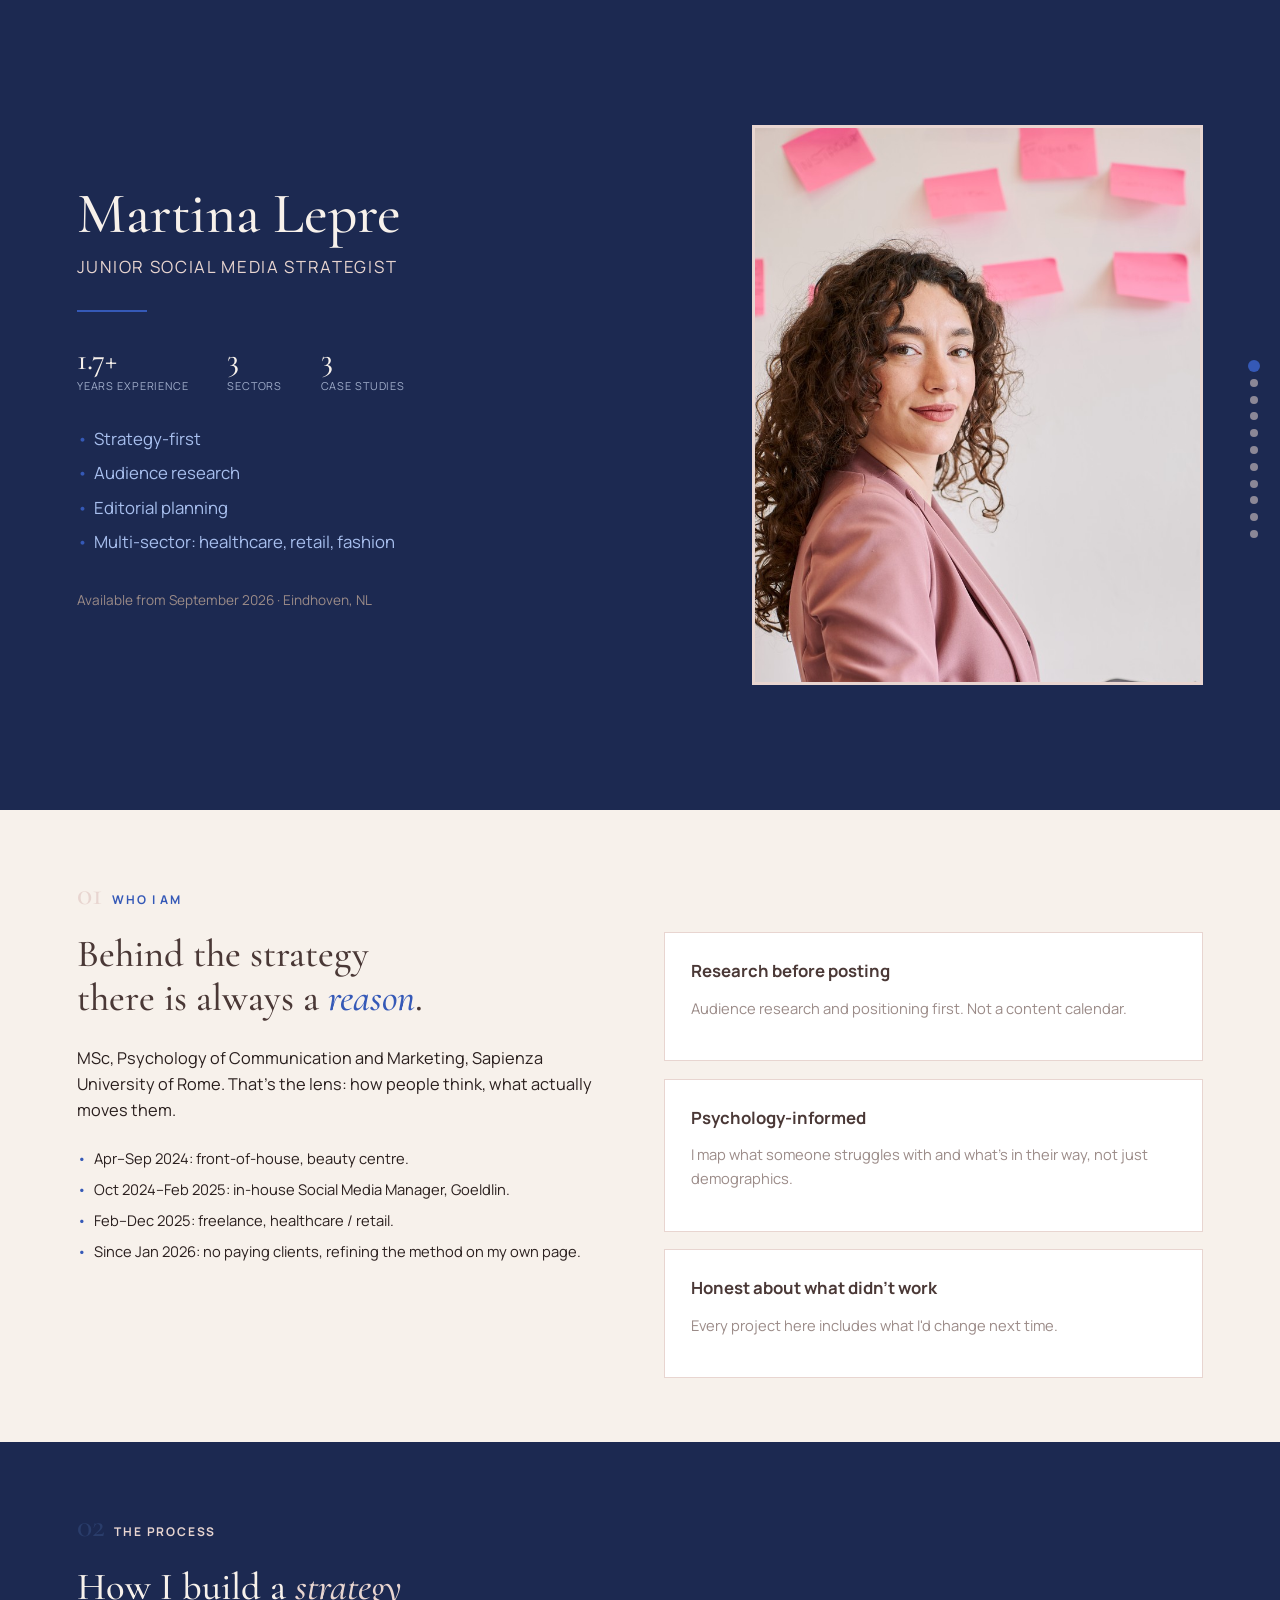
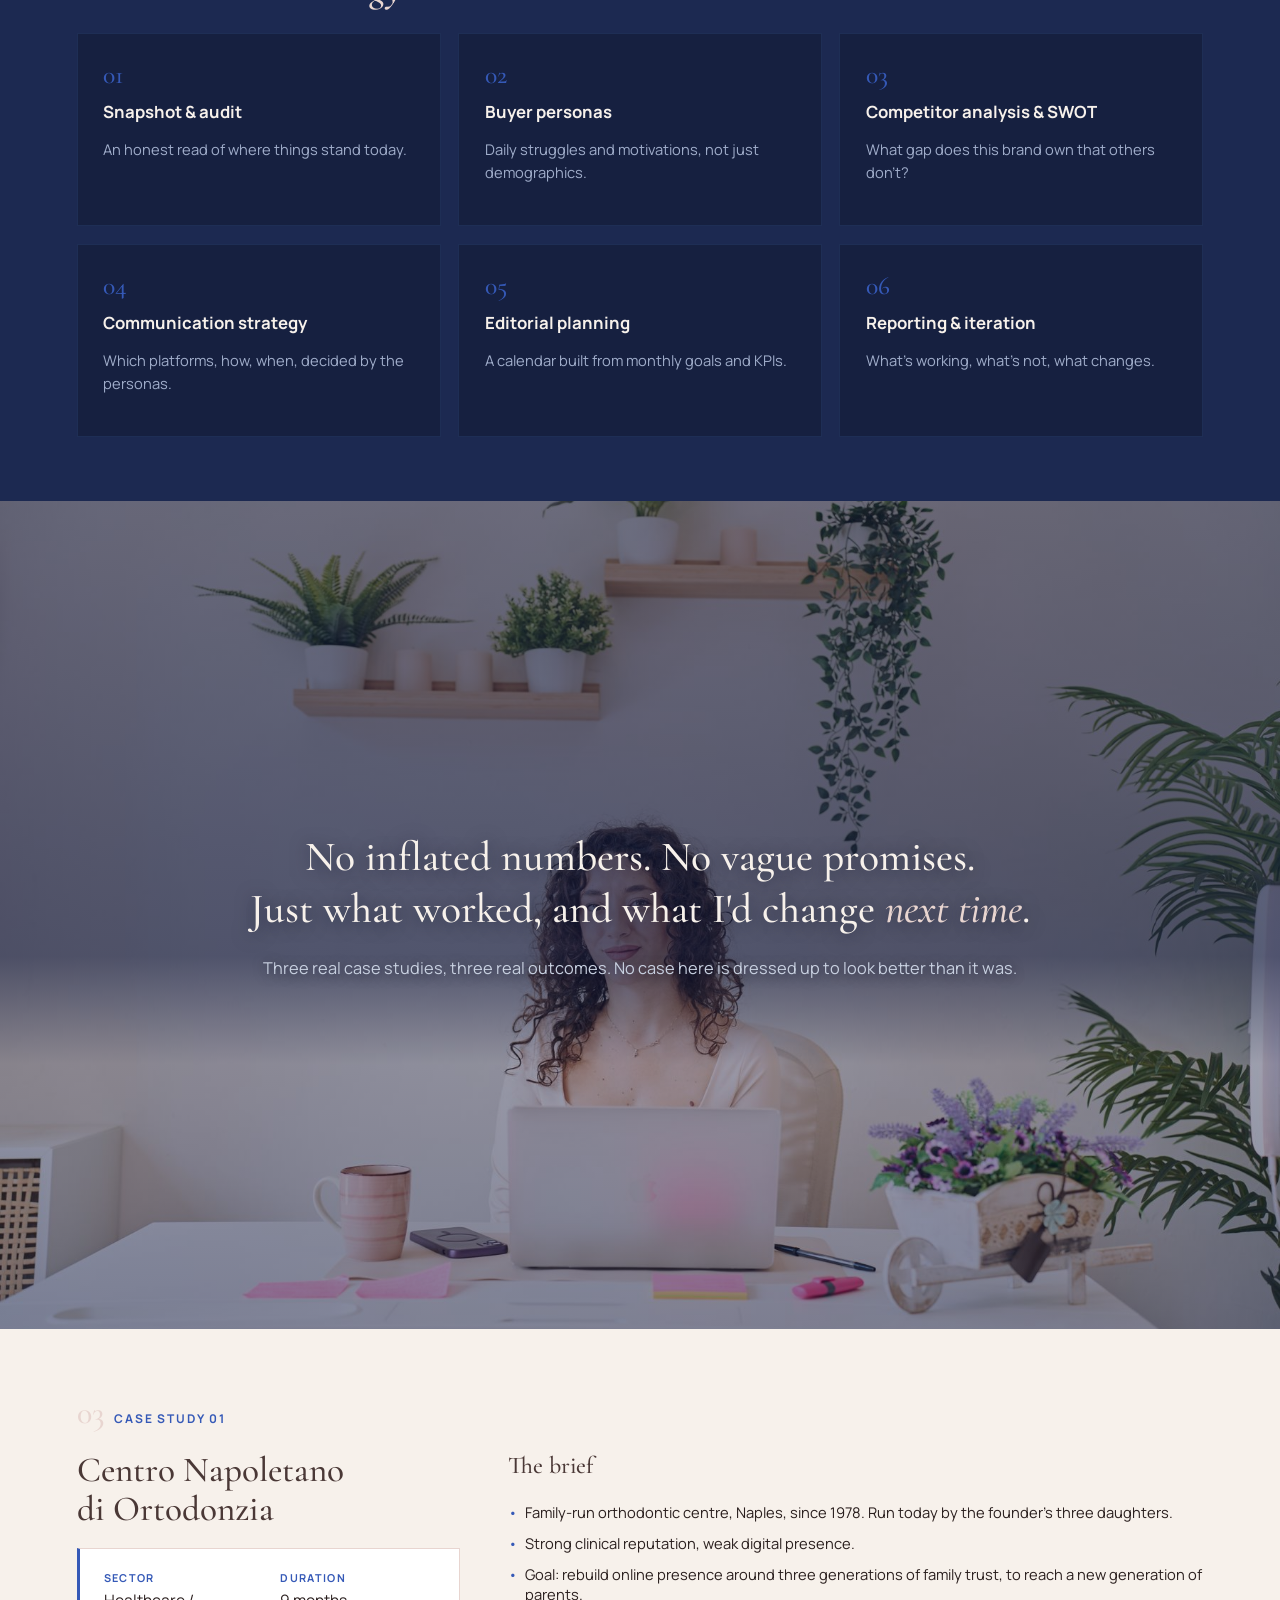
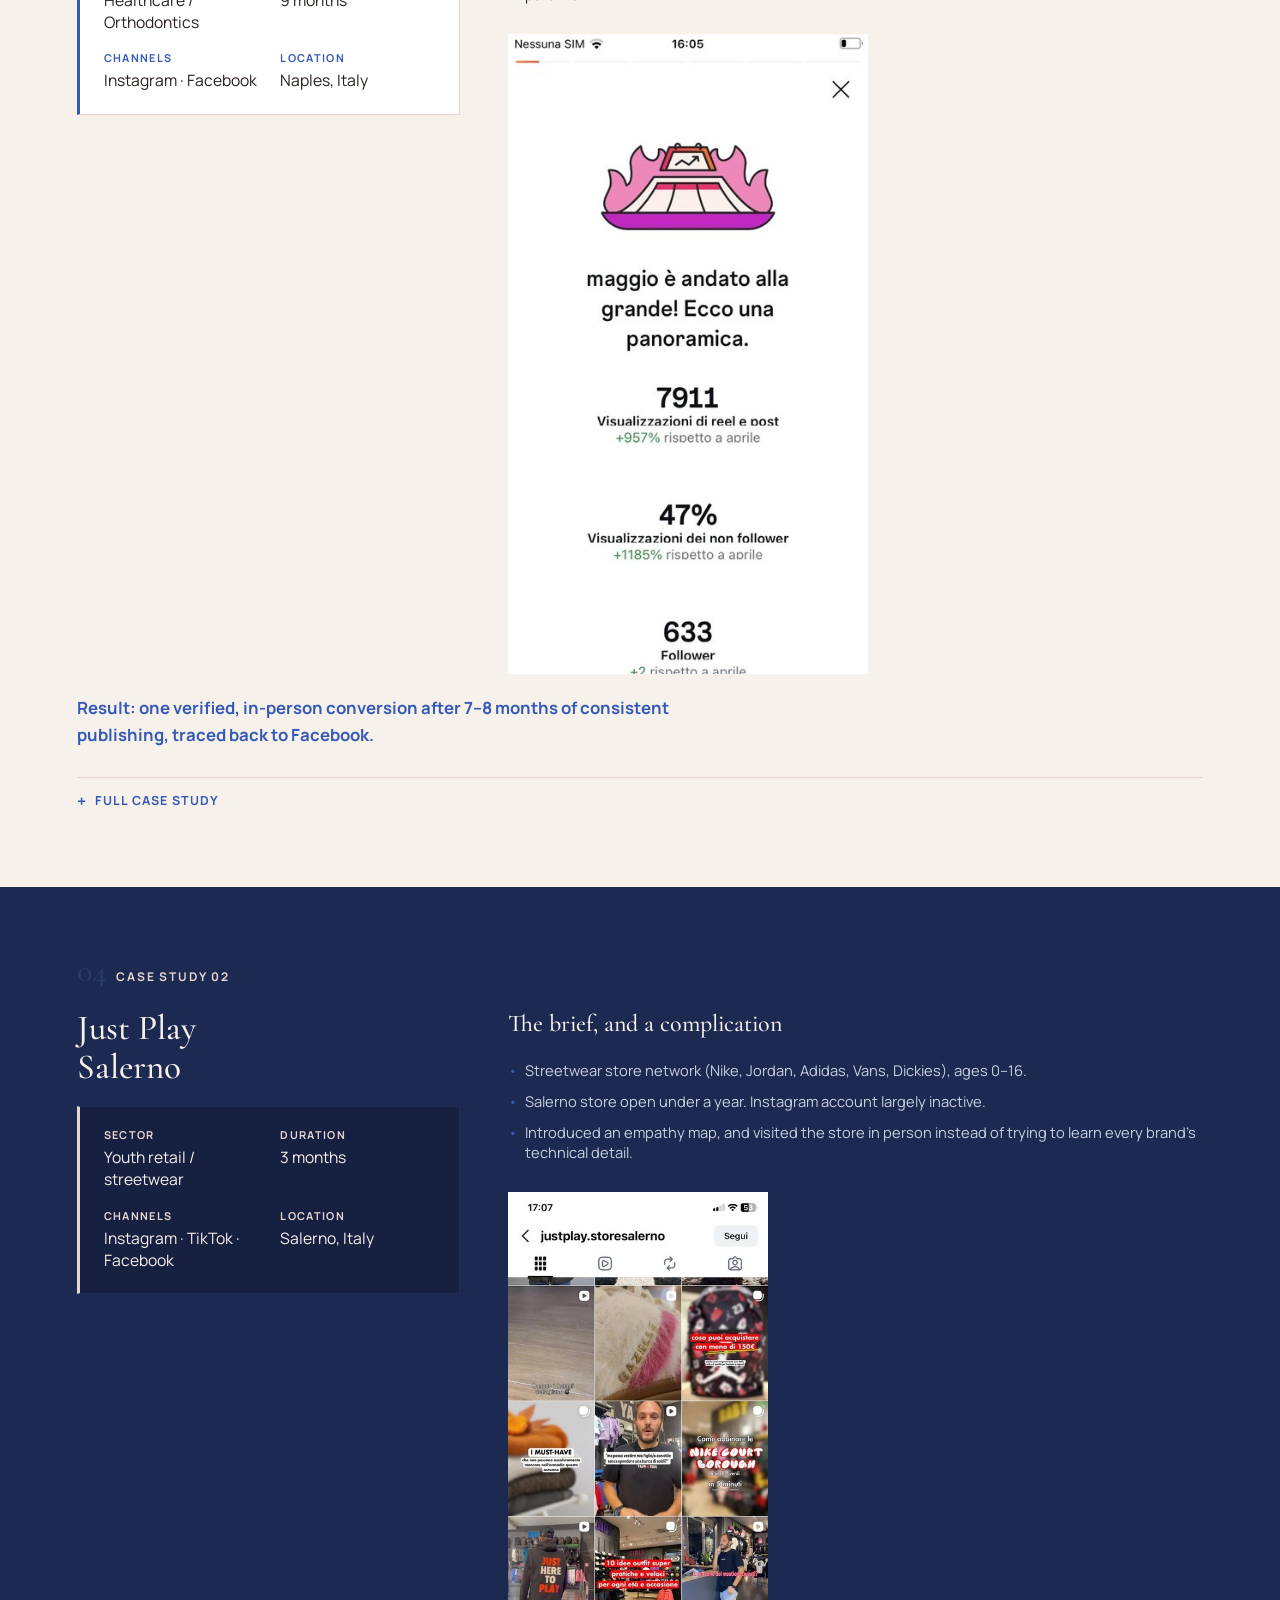
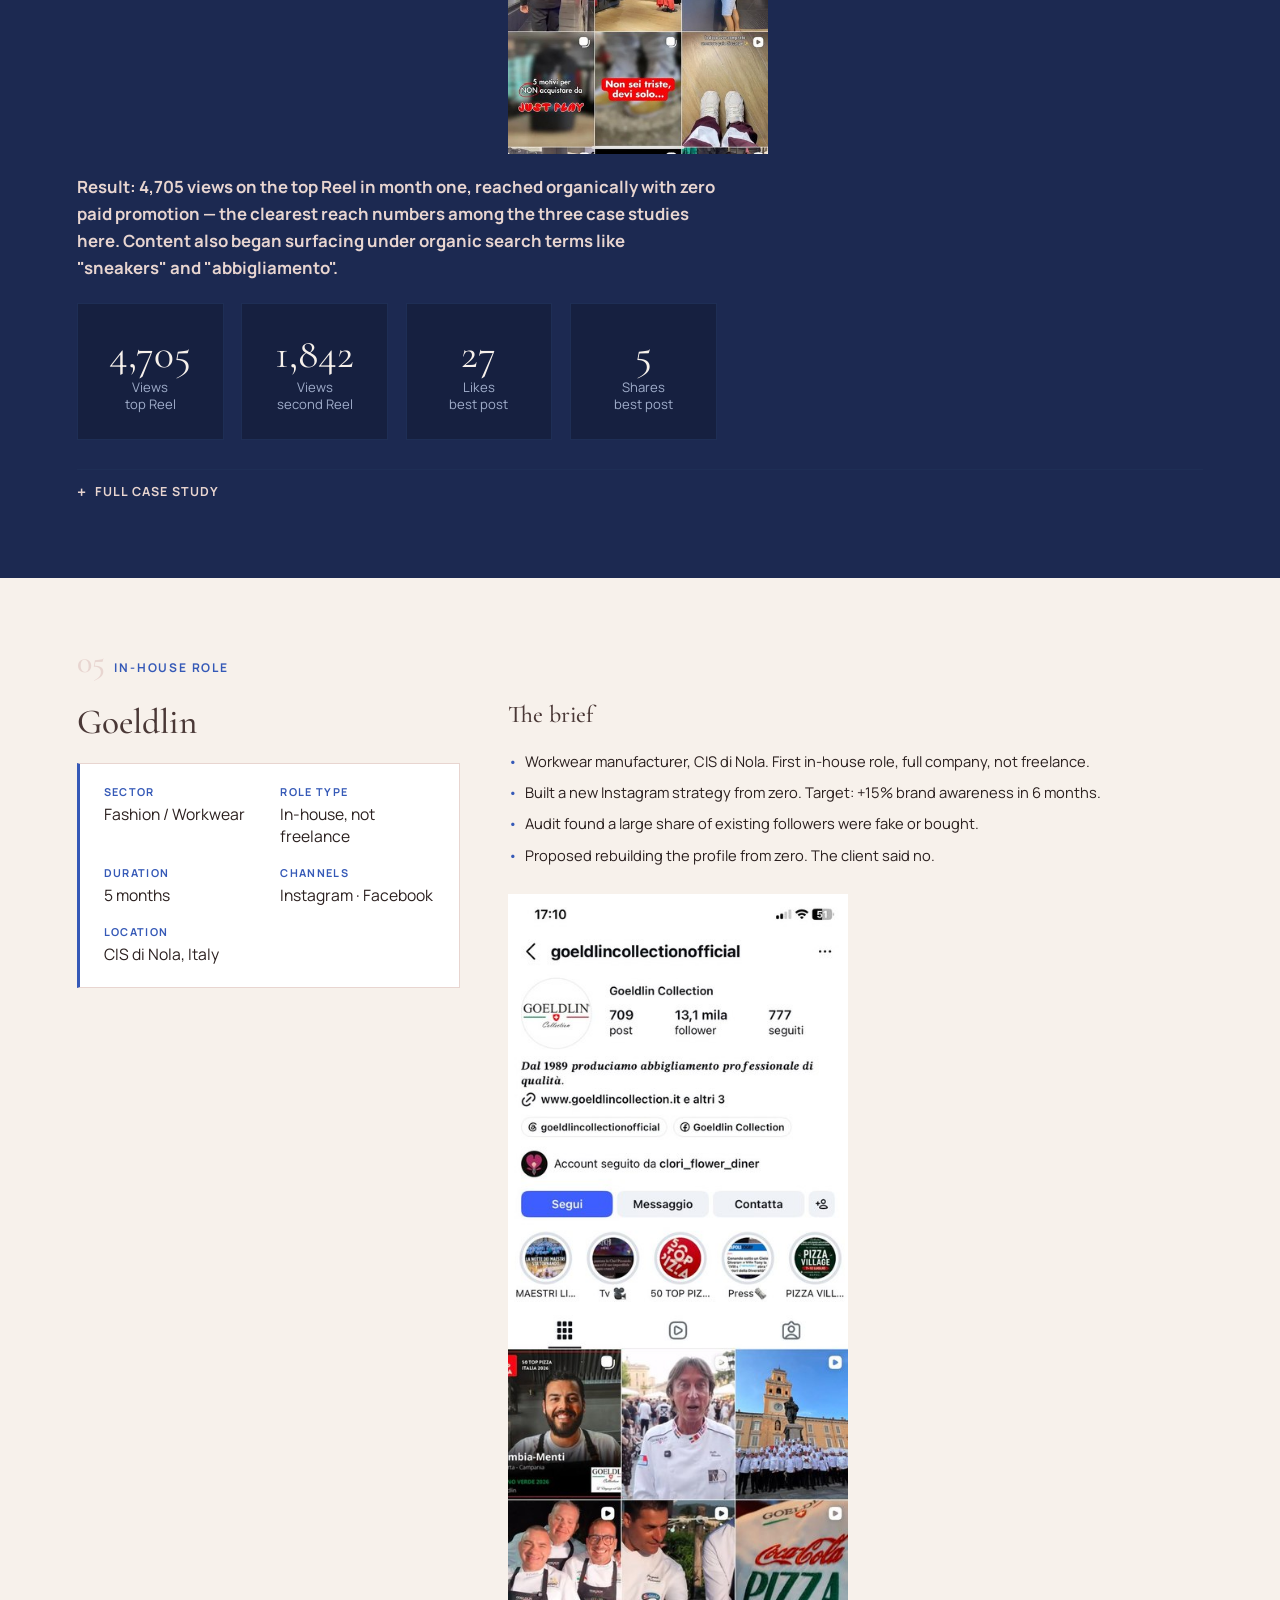
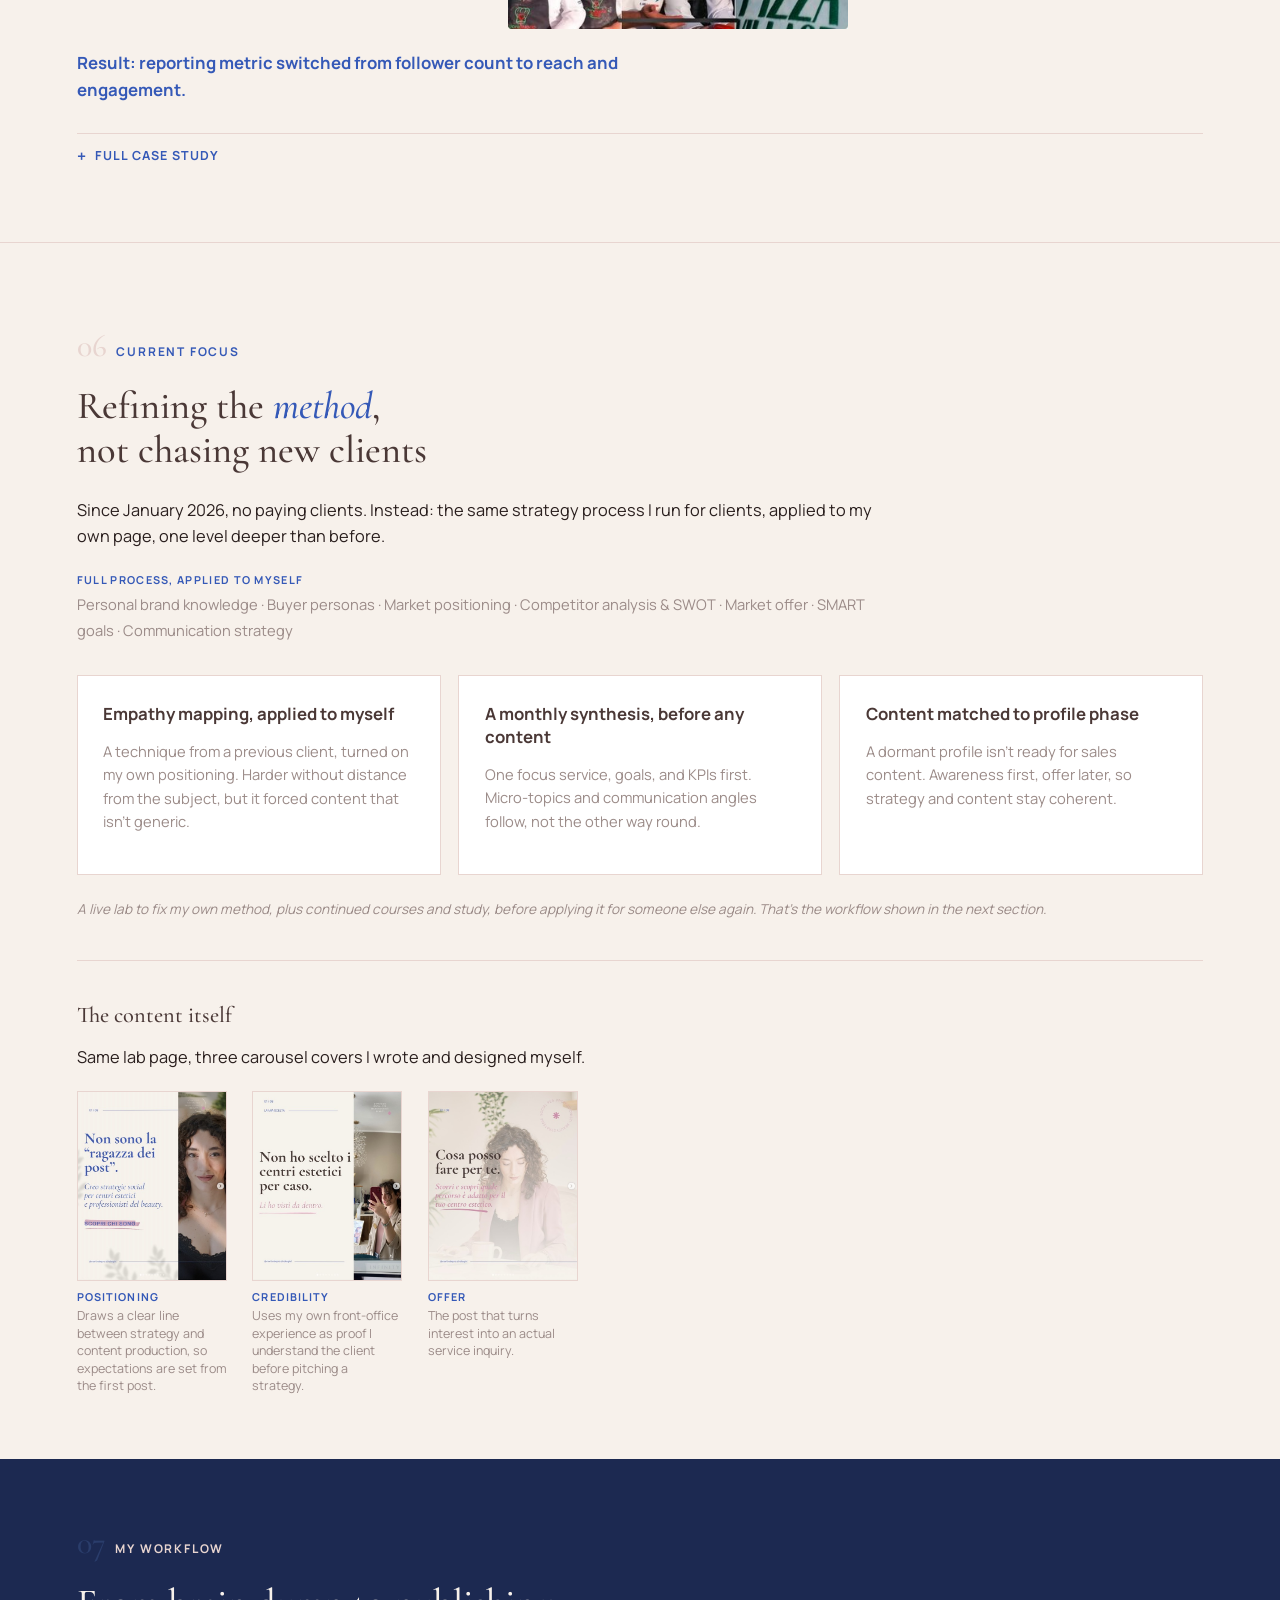
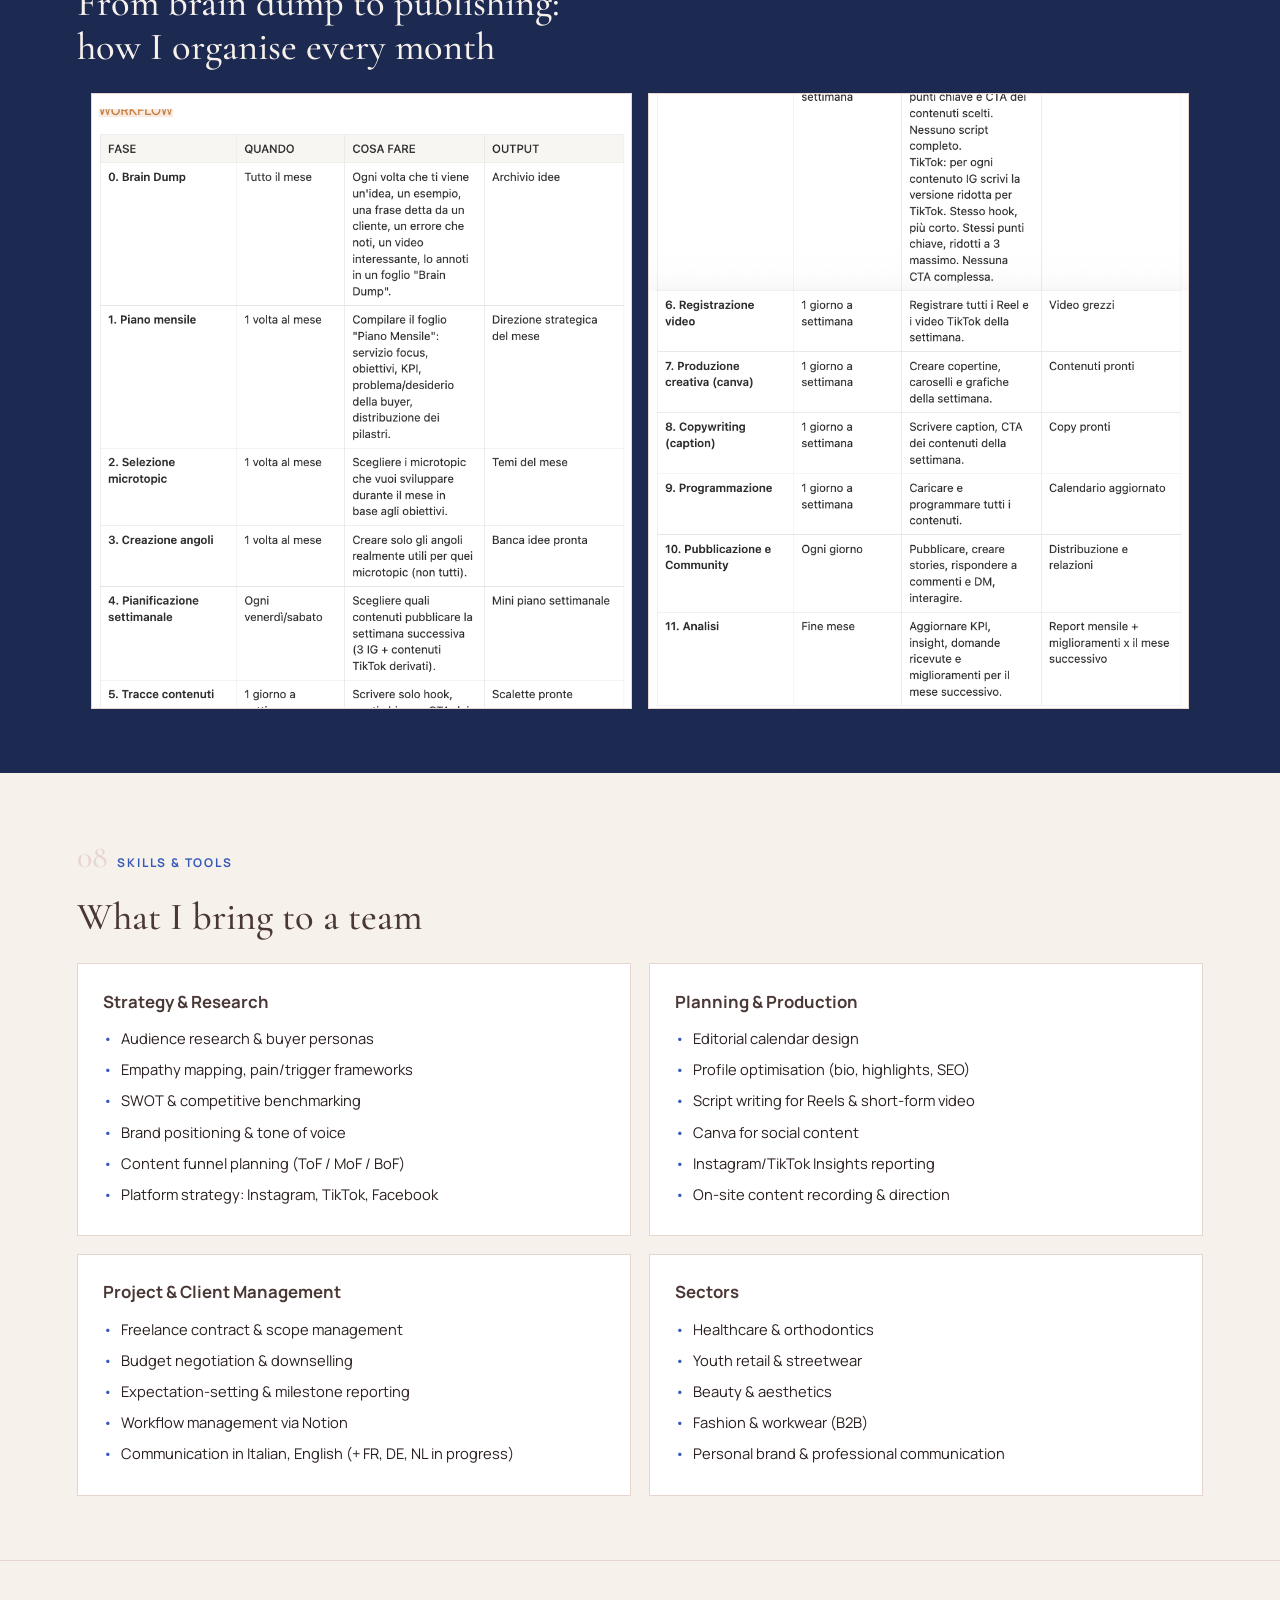
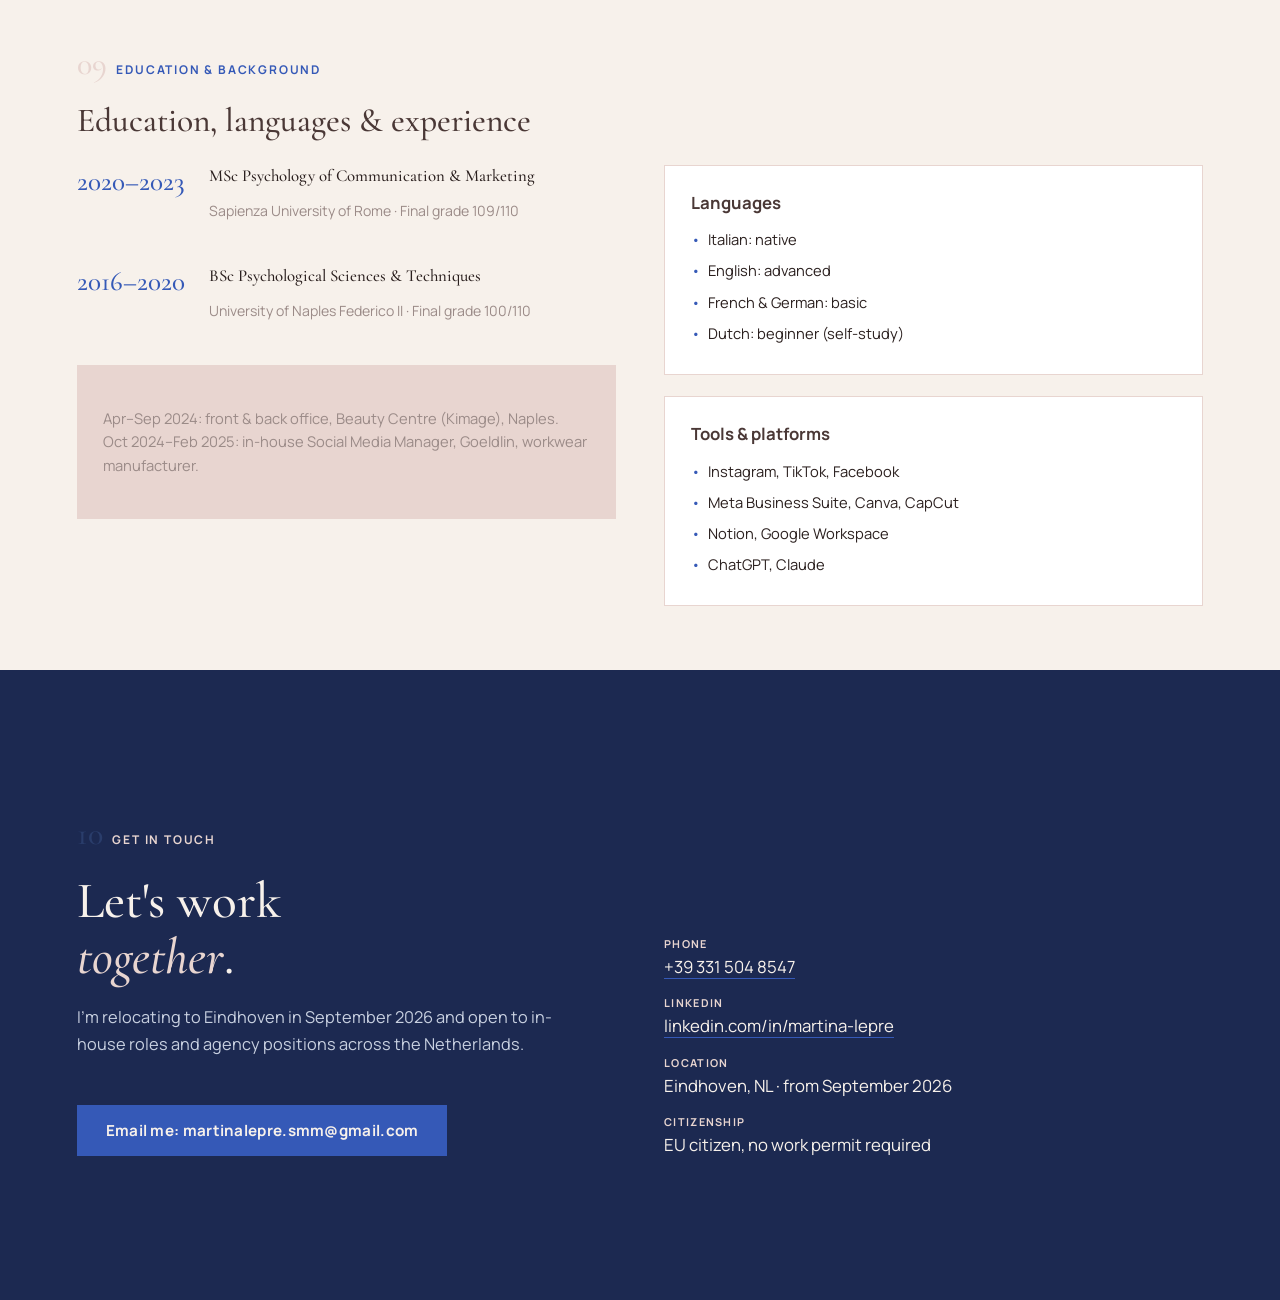
==== commit 42f64e72: "Add files via upload" ====
--- a/index.html
+++ b/index.html
@@ -545,6 +545,7 @@
     </div>
     <div style="display:grid;gap:1.1rem;">
       <div><div class="label-caps">Phone</div><div style="font-size:1.05rem;"><a href="tel:+393315048547" style="color:var(--cream);text-decoration:none;border-bottom:1px solid var(--blue);">+39 331 504 8547</a></div></div>
+      <div><div class="label-caps">LinkedIn</div><div style="font-size:1.05rem;"><a href="https://www.linkedin.com/in/martina-lepre-69aa9328b" target="_blank" rel="noopener" style="color:var(--cream);text-decoration:none;border-bottom:1px solid var(--blue);">linkedin.com/in/martina-lepre</a></div></div>
       <div><div class="label-caps">Location</div><div style="font-size:1.05rem;color:var(--cream);">Eindhoven, NL · from September 2026</div></div>
       <div><div class="label-caps">Citizenship</div><div style="font-size:1.05rem;color:var(--cream);">EU citizen, no work permit required</div></div>
     </div>
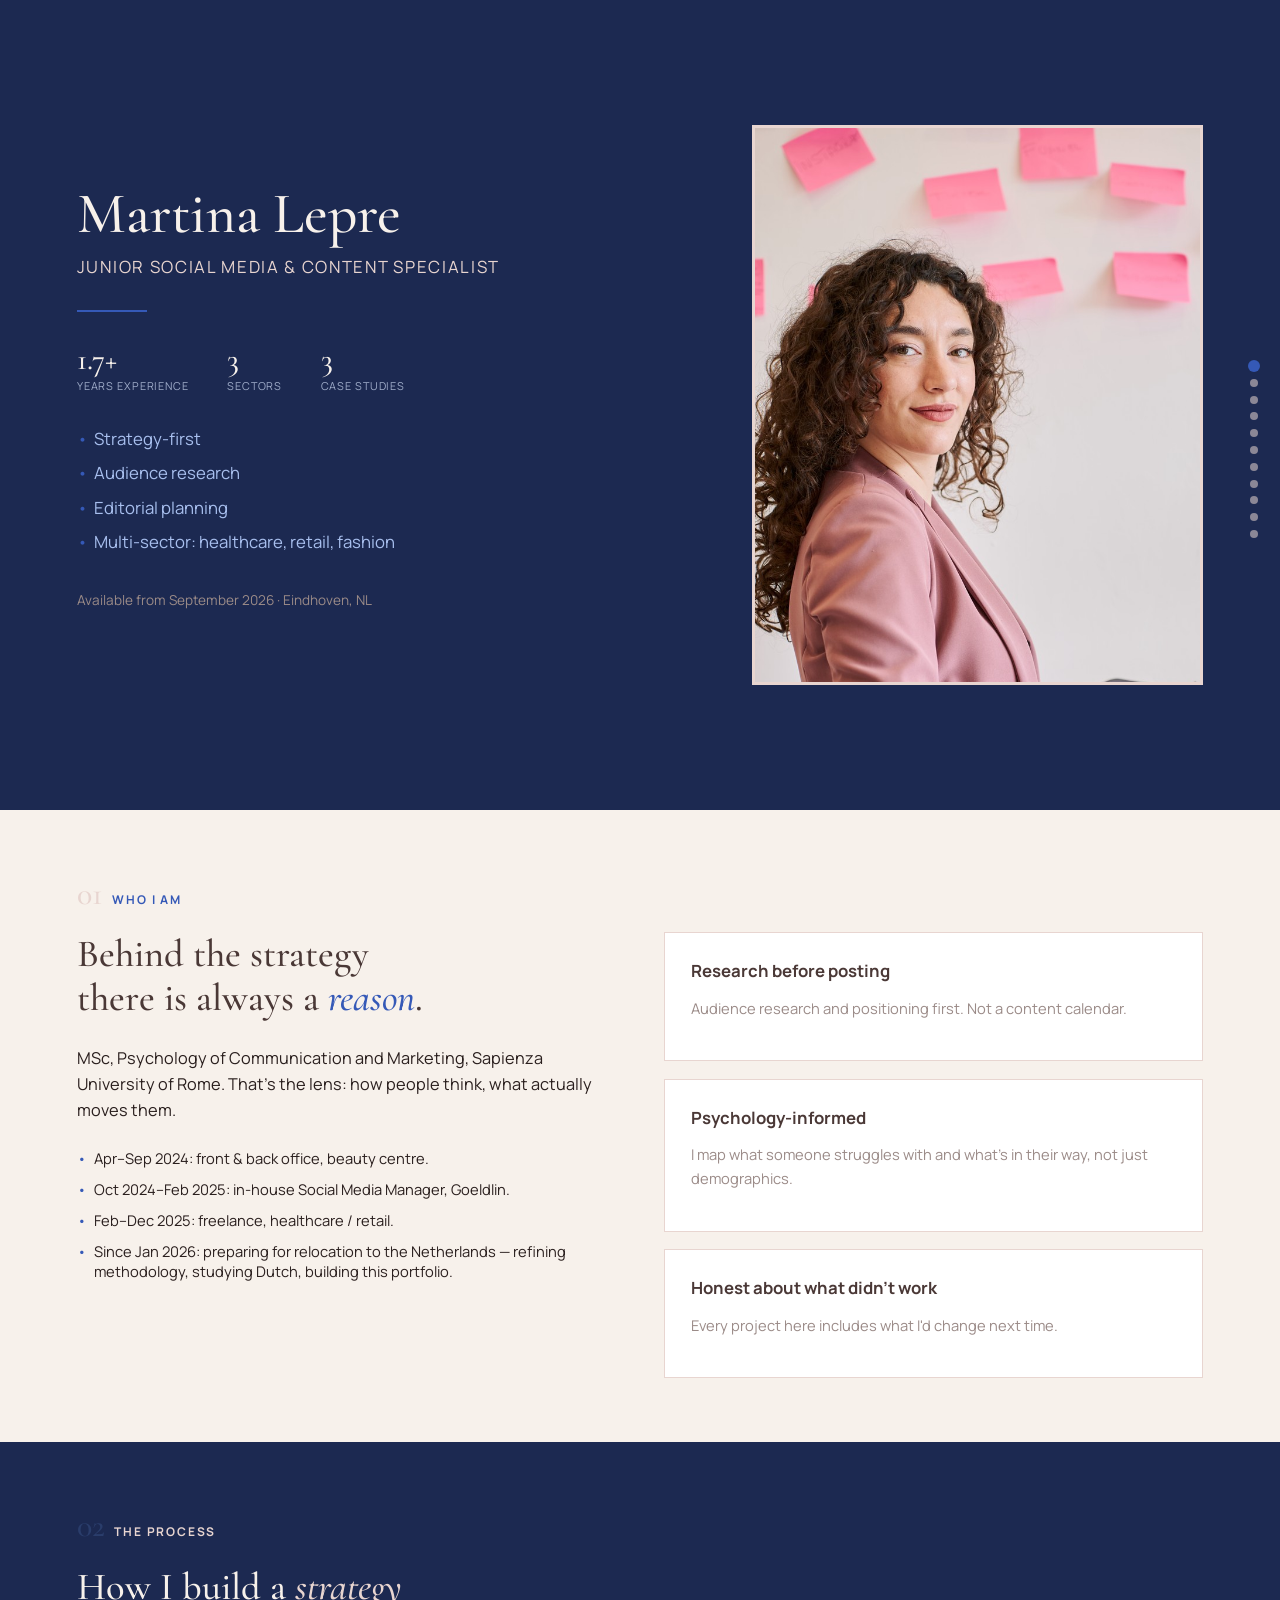
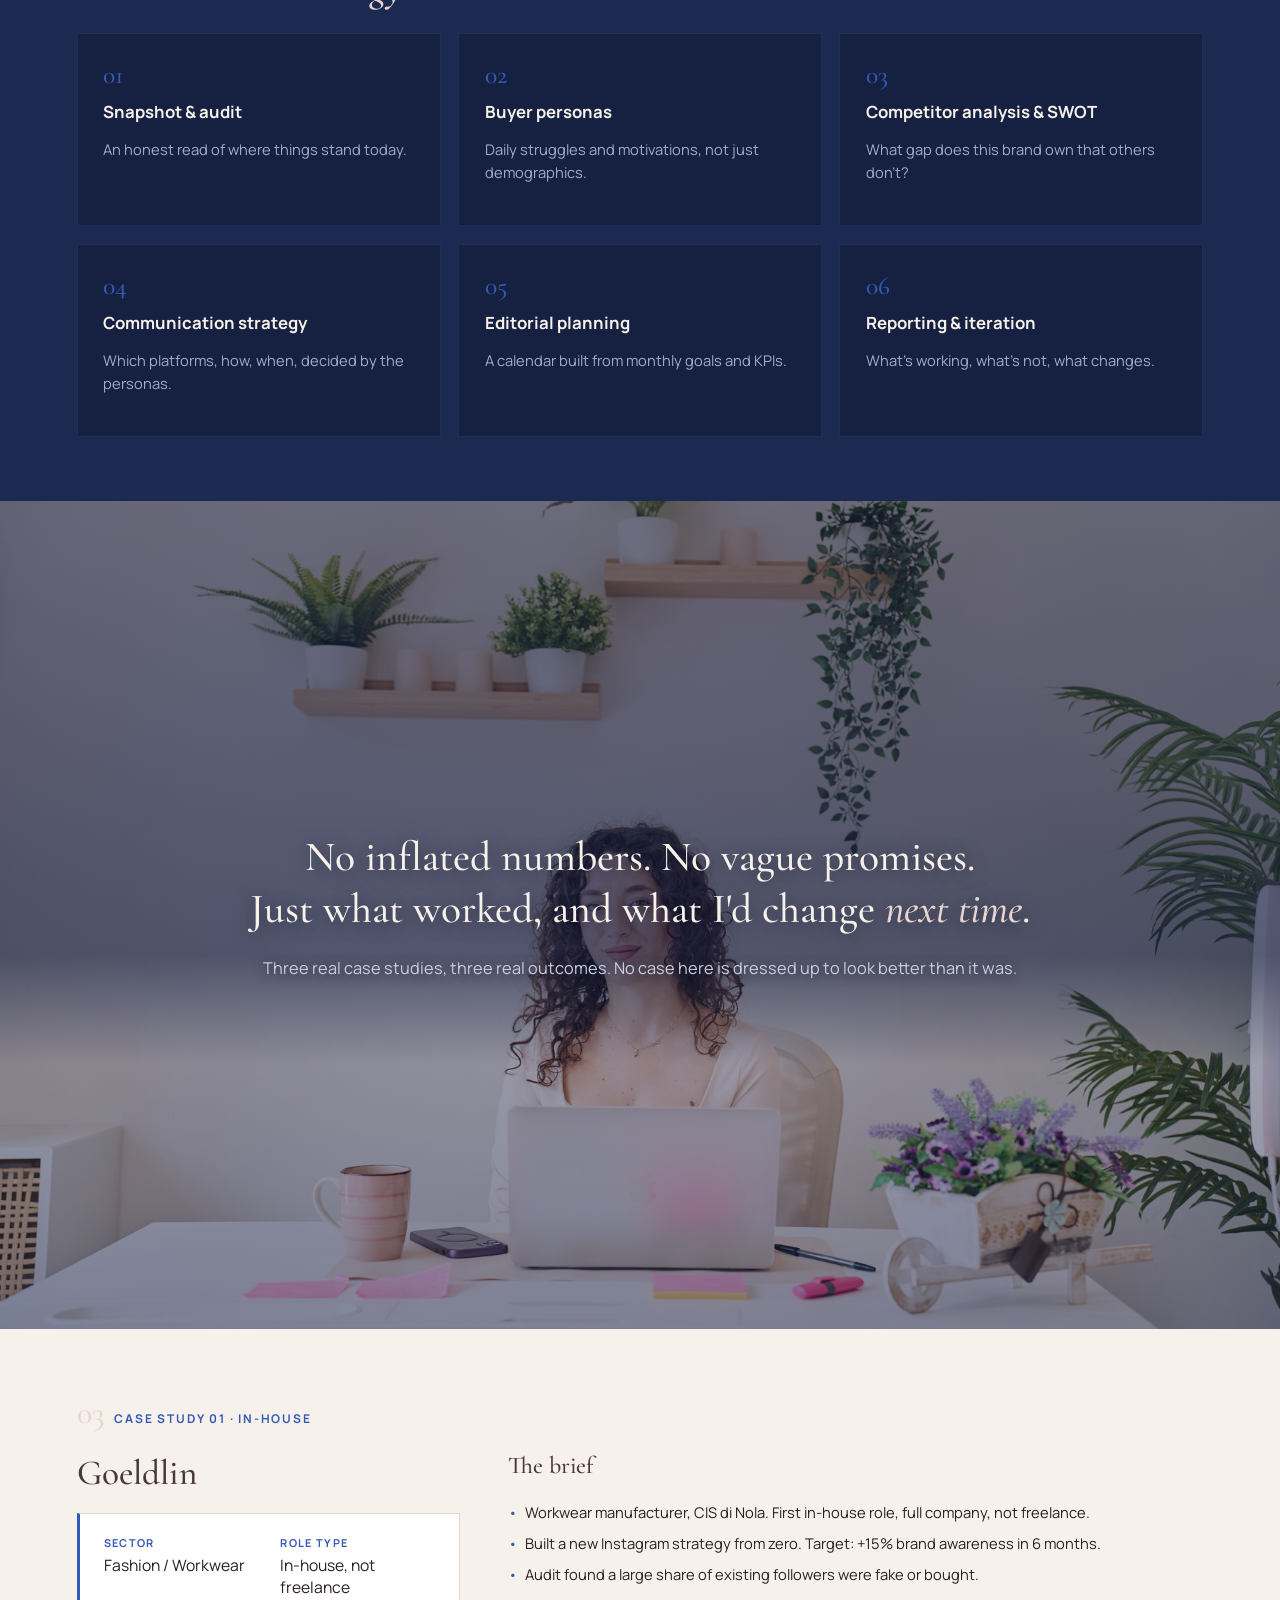
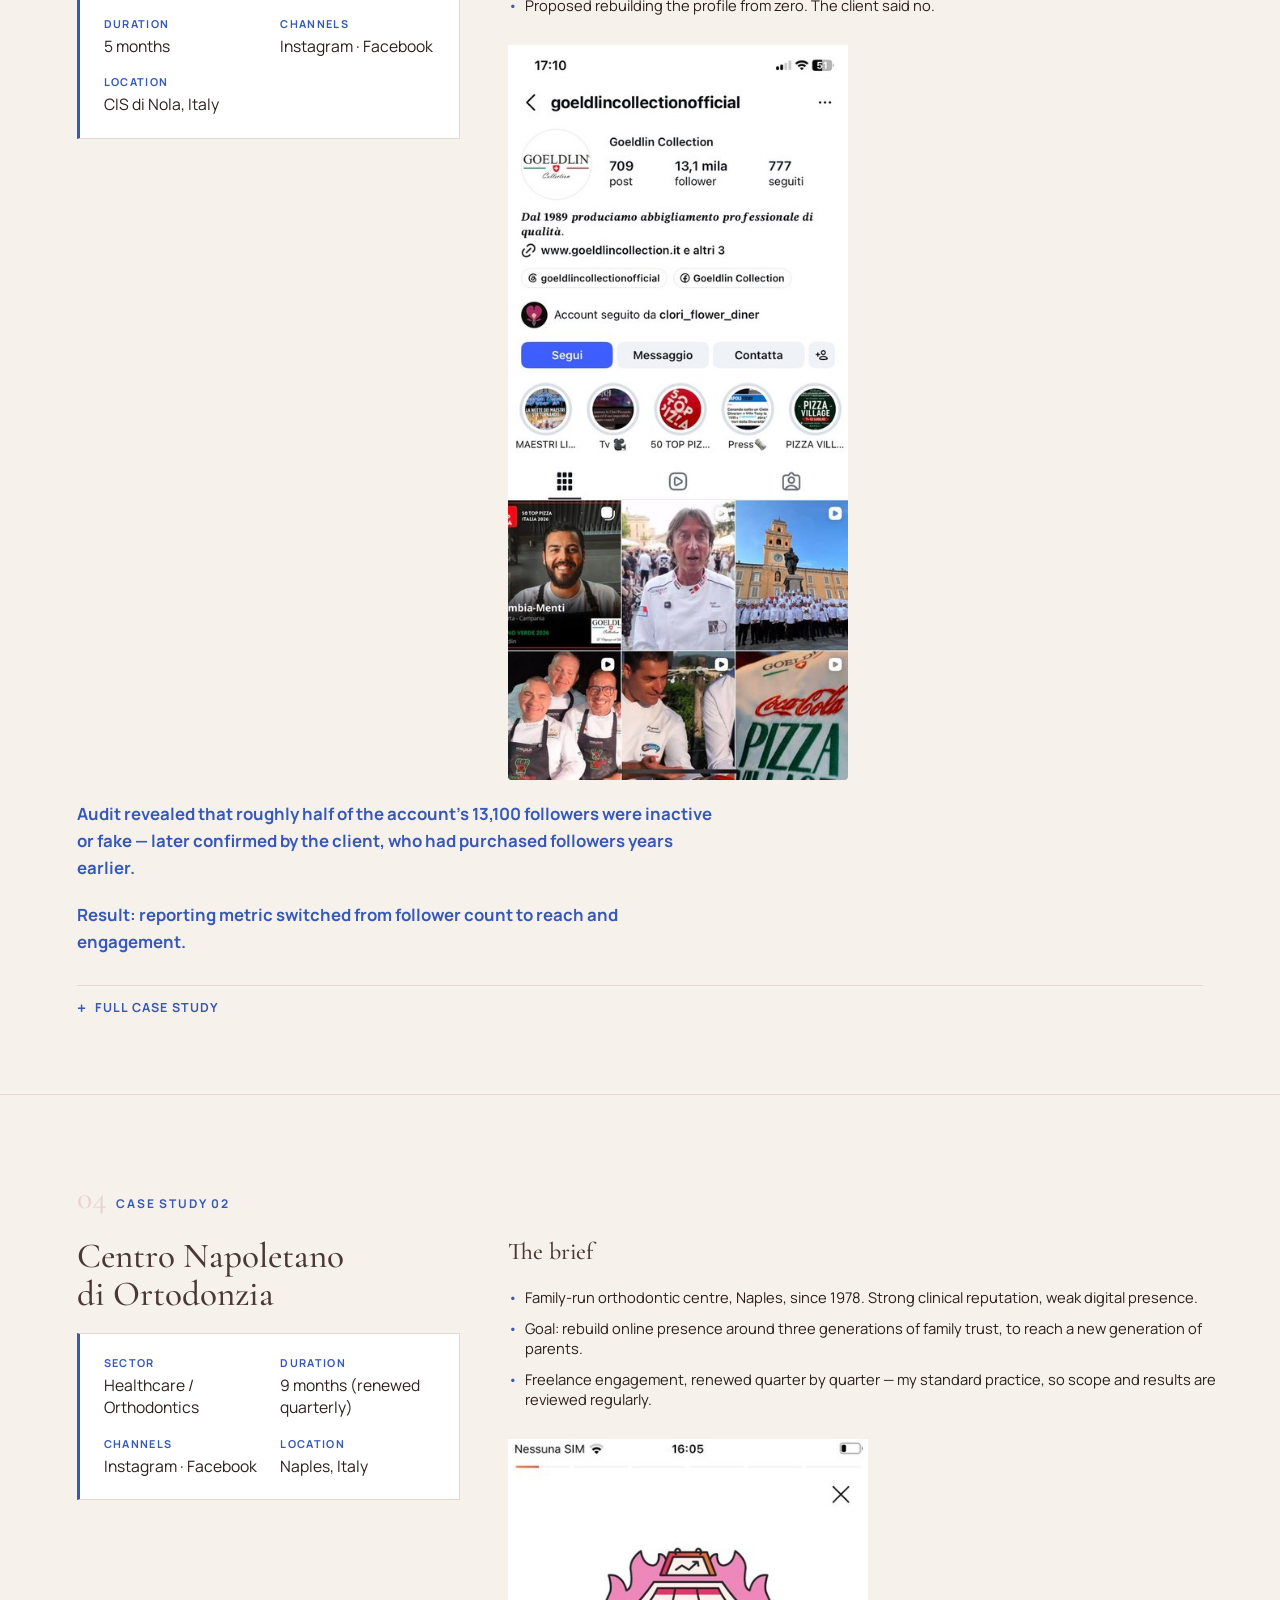
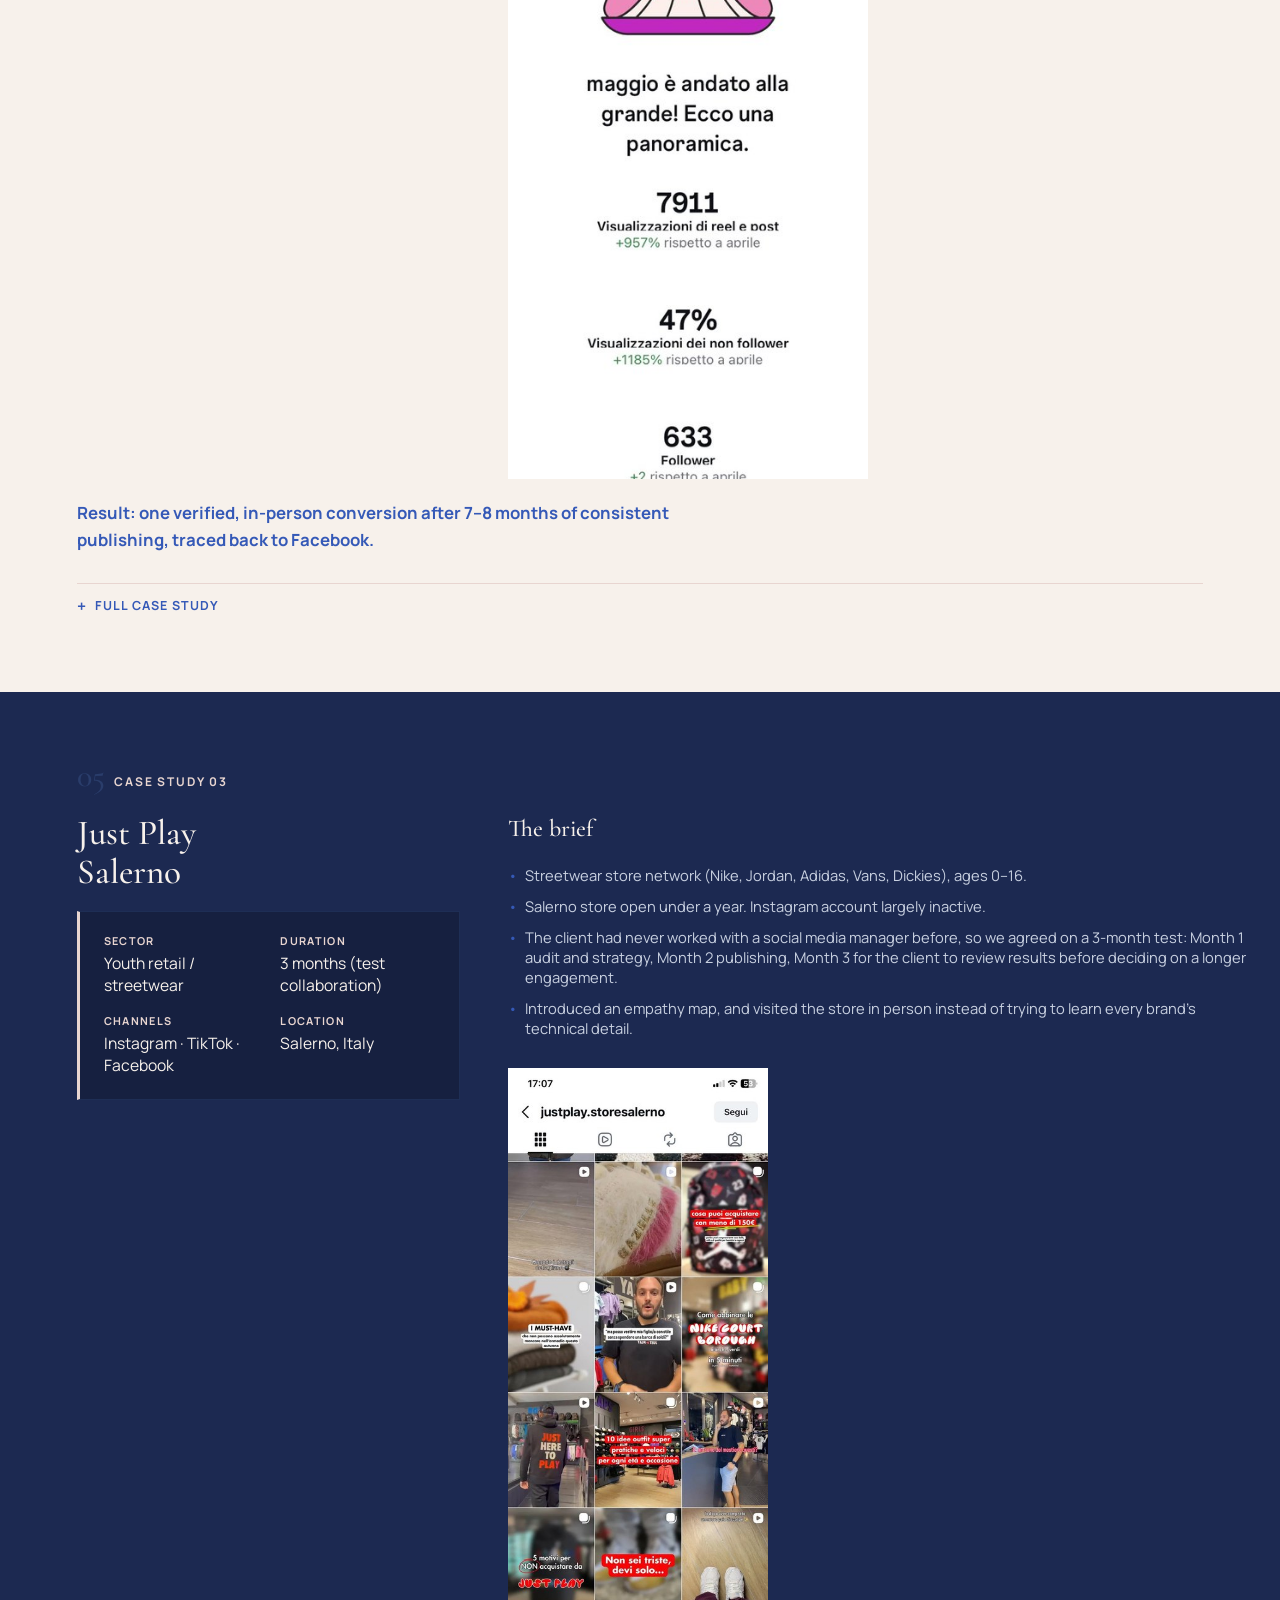
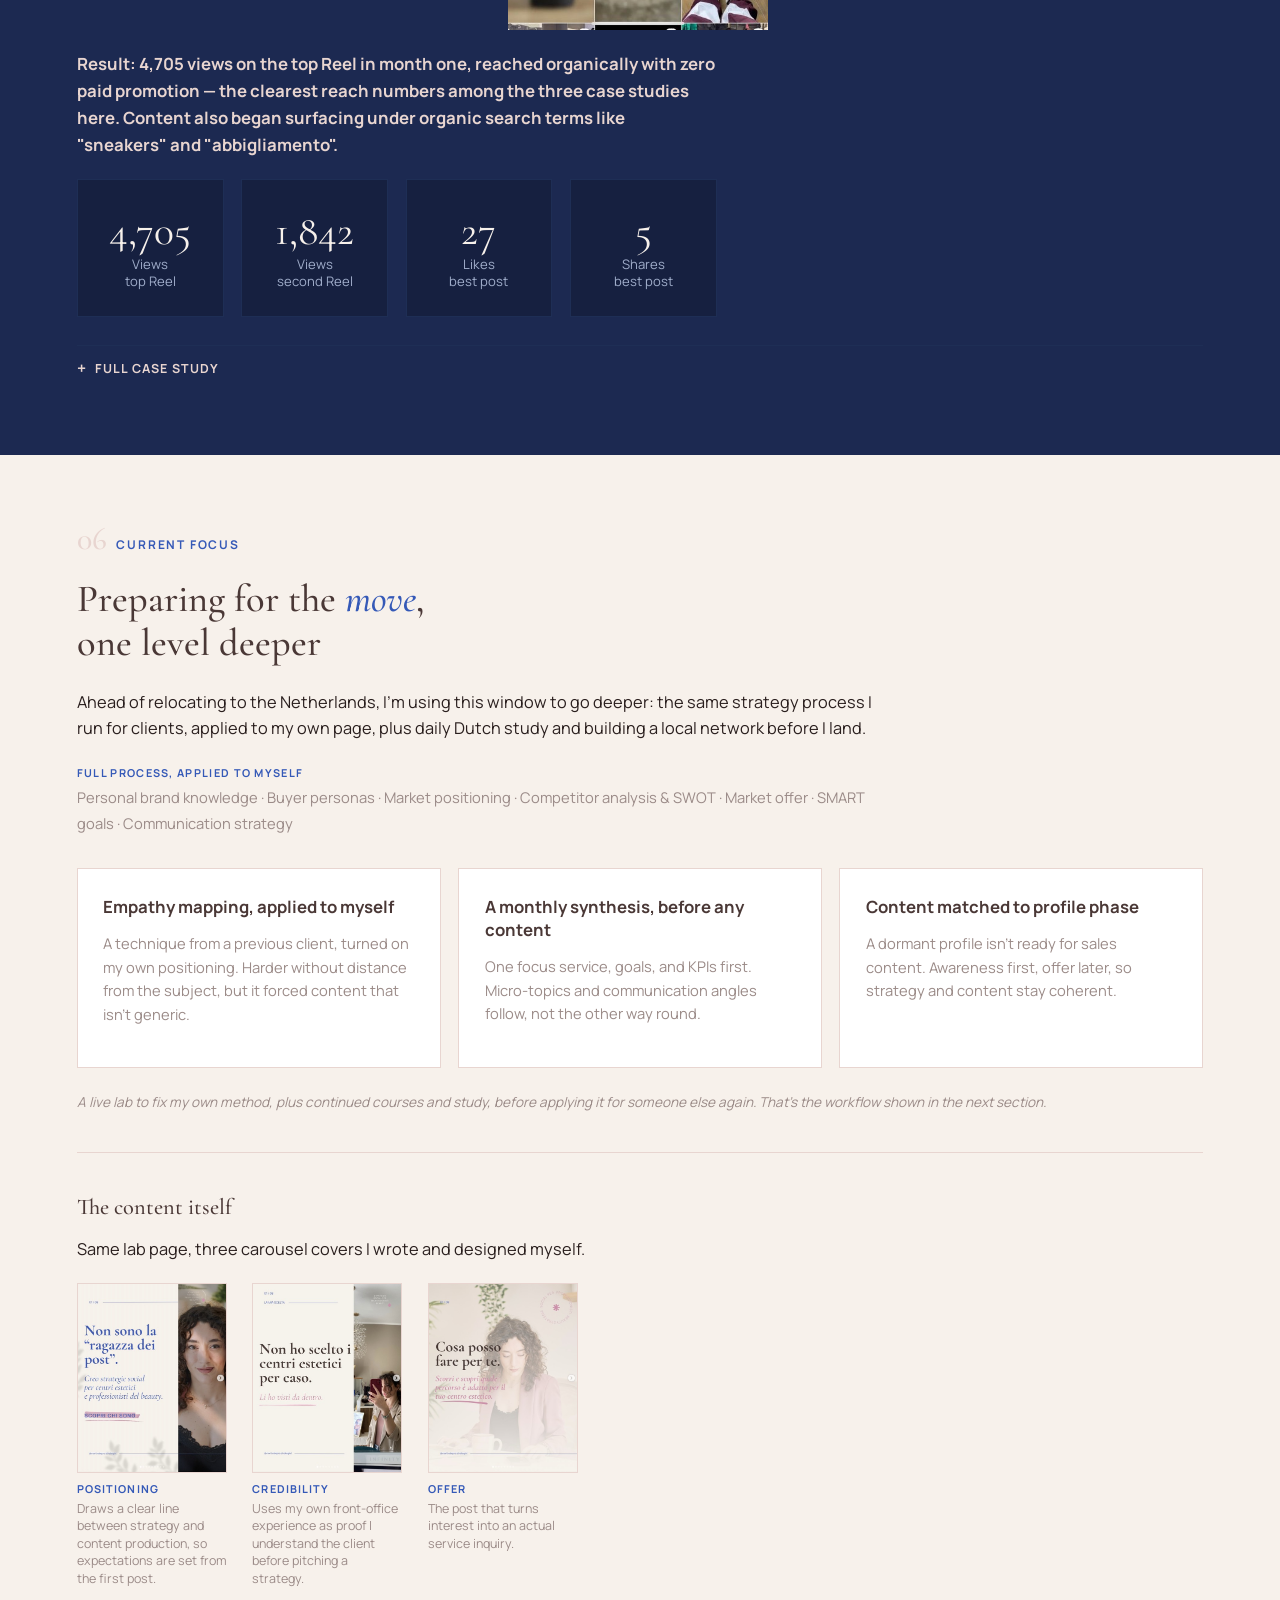
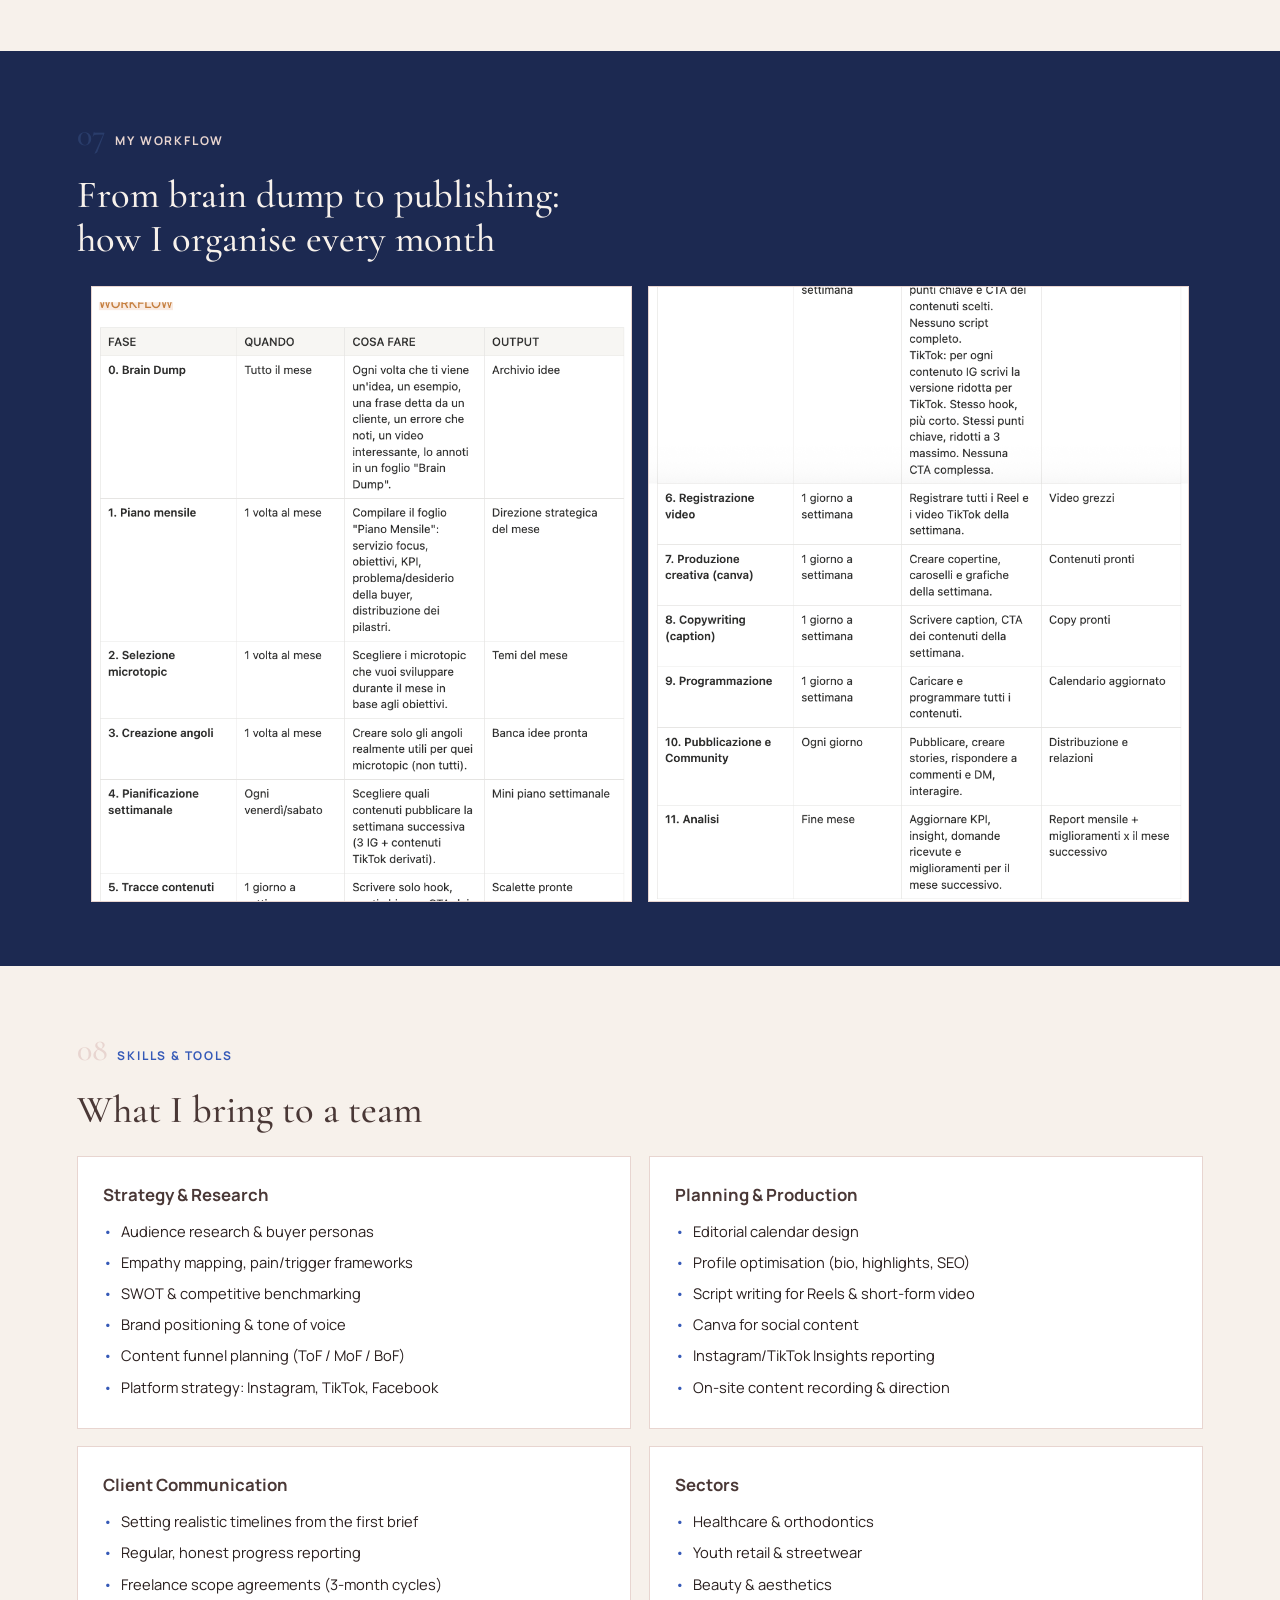
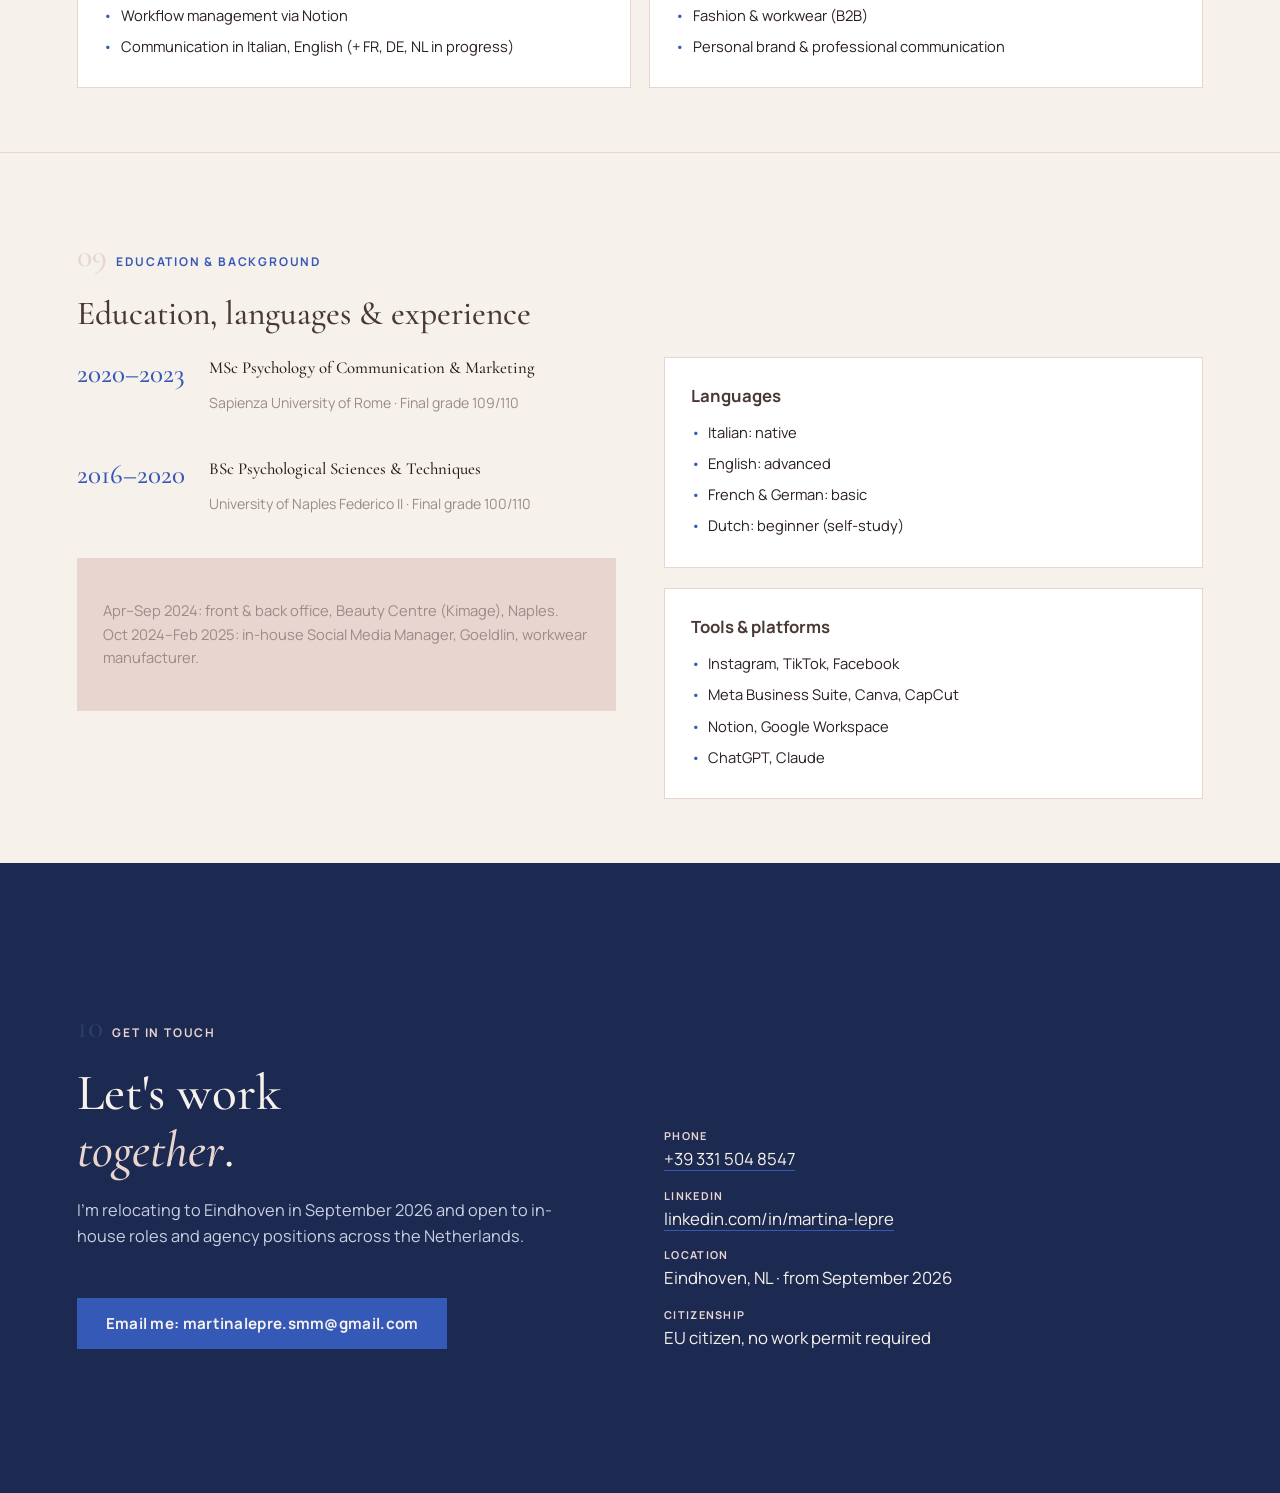
==== commit 94de6abc: "Add files via upload" ====
--- a/index.html
+++ b/index.html
@@ -3,10 +3,10 @@
 <head>
 <meta charset="UTF-8">
 <meta name="viewport" content="width=device-width, initial-scale=1.0">
-<title>Martina Lepre | Social Media Strategist Portfolio</title>
-<meta name="description" content="Portfolio of Martina Lepre, social media strategist relocating to Eindhoven, NL. Case studies, workflow, and skills.">
-<meta property="og:title" content="Martina Lepre | Social Media Strategist Portfolio">
-<meta property="og:description" content="Case studies, workflow, and skills from a strategy-first social media strategist relocating to Eindhoven, NL.">
+<title>Martina Lepre | Social Media & Content Specialist Portfolio</title>
+<meta name="description" content="Portfolio of Martina Lepre, junior social media & content specialist relocating to Eindhoven, NL. Case studies, workflow, and skills.">
+<meta property="og:title" content="Martina Lepre | Social Media & Content Specialist Portfolio">
+<meta property="og:description" content="Case studies, workflow, and skills from a strategy-first social media & content specialist relocating to Eindhoven, NL.">
 <meta property="og:type" content="website">
 <link rel="preconnect" href="https://fonts.googleapis.com">
 <link rel="preconnect" href="https://fonts.gstatic.com" crossorigin>
@@ -169,9 +169,9 @@
   <a href="#hero" title="Top"></a>
   <a href="#who" title="Who I am"></a>
   <a href="#process" title="Process"></a>
+  <a href="#goeldlin" title="Goeldlin"></a>
   <a href="#cno" title="CNO"></a>
   <a href="#justplay" title="Just Play"></a>
-  <a href="#goeldlin" title="Goeldlin"></a>
   <a href="#current" title="Current project"></a>
   <a href="#workflow" title="Workflow"></a>
   <a href="#skills" title="Skills"></a>
@@ -184,7 +184,7 @@
   <div class="hero-split">
     <div>
       <h1 class="serif" style="font-size:3.6rem;color:var(--cream);line-height:1.05;">Martina Lepre</h1>
-      <p style="font-size:1.05rem;color:var(--rose);letter-spacing:.1em;margin-top:.6rem;">JUNIOR SOCIAL MEDIA STRATEGIST</p>
+      <p style="font-size:1.05rem;color:var(--rose);letter-spacing:.1em;margin-top:.6rem;">JUNIOR SOCIAL MEDIA &amp; CONTENT SPECIALIST</p>
       <div style="width:70px;height:2px;background:var(--blue);margin:1.8rem 0;"></div>
       <div style="display:flex;gap:2.4rem;flex-wrap:wrap;margin-bottom:1.8rem;">
         <div><div class="serif" style="font-size:1.9rem;color:var(--cream);">1.7+</div><div style="font-size:.68rem;color:var(--light-blue2);letter-spacing:.08em;text-transform:uppercase;">Years experience</div></div>
@@ -211,10 +211,10 @@
       <h2 class="heading serif">Behind the strategy<br>there is always a <span class="accent">reason</span>.</h2>
       <p>MSc, Psychology of Communication and Marketing, Sapienza University of Rome. That's the lens: how people think, what actually moves them.</p>
       <ul class="plain" style="margin-top:1.2rem;">
-        <li>Apr–Sep 2024: front-of-house, beauty centre.</li>
+        <li>Apr–Sep 2024: front &amp; back office, beauty centre.</li>
         <li>Oct 2024–Feb 2025: in-house Social Media Manager, Goeldlin.</li>
         <li>Feb–Dec 2025: freelance, healthcare / retail.</li>
-        <li>Since Jan 2026: no paying clients, refining the method on my own page.</li>
+        <li>Since Jan 2026: preparing for relocation to the Netherlands — refining methodology, studying Dutch, building this portfolio.</li>
       </ul>
     </div>
     <div class="grid" style="gap:1.1rem;">
@@ -248,14 +248,64 @@
 </section>
 
 <!-- CNO -->
+<section id="goeldlin" class="section">
+  <div class="eyebrow"><span class="num serif">03</span><span class="label">Case study 01 · In-house</span></div>
+  <div class="brief-grid">
+    <div>
+      <h2 class="serif" style="font-size:2.2rem;color:var(--head-dark);">Goeldlin</h2>
+      <div class="meta-card">
+        <div><div class="label-caps">Sector</div><div class="meta-value">Fashion / Workwear</div></div>
+        <div><div class="label-caps">Role type</div><div class="meta-value">In-house, not freelance</div></div>
+        <div><div class="label-caps">Duration</div><div class="meta-value">5 months</div></div>
+        <div><div class="label-caps">Channels</div><div class="meta-value">Instagram · Facebook</div></div>
+        <div><div class="label-caps">Location</div><div class="meta-value">CIS di Nola, Italy</div></div>
+      </div>
+    </div>
+    <div>
+      <h3 class="serif" style="font-size:1.5rem;color:var(--head-dark);margin-bottom:1rem;">The brief</h3>
+      <ul class="plain" style="margin-bottom:0;">
+        <li>Workwear manufacturer, CIS di Nola. First in-house role, full company, not freelance.</li>
+        <li>Built a new Instagram strategy from zero. Target: +15% brand awareness in 6 months.</li>
+        <li>Audit found a large share of existing followers were fake or bought.</li>
+        <li>Proposed rebuilding the profile from zero. The client said no.</li>
+      </ul>
+      <div class="placeholder-img" style="margin-top:1.5rem;padding:0;overflow:hidden;max-width:340px;min-height:0;align-self:start;"><img src="[data-uri]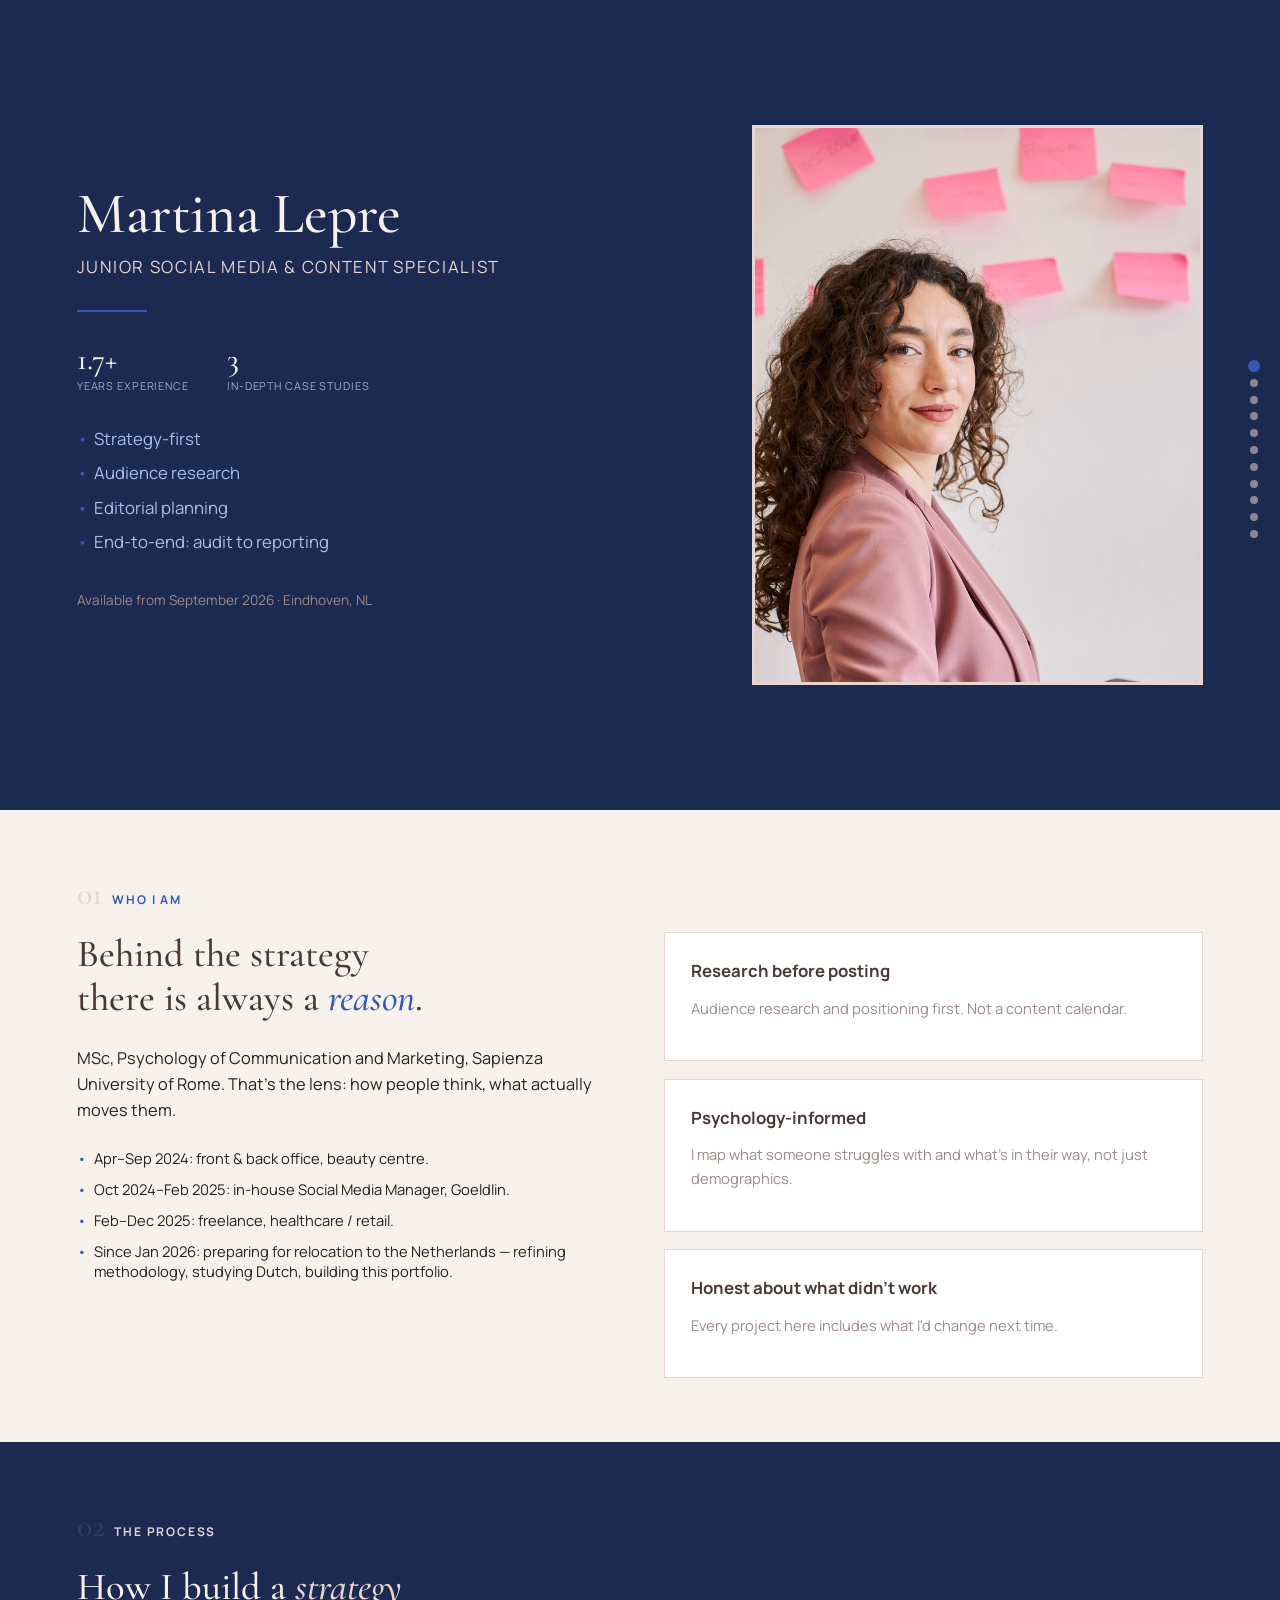
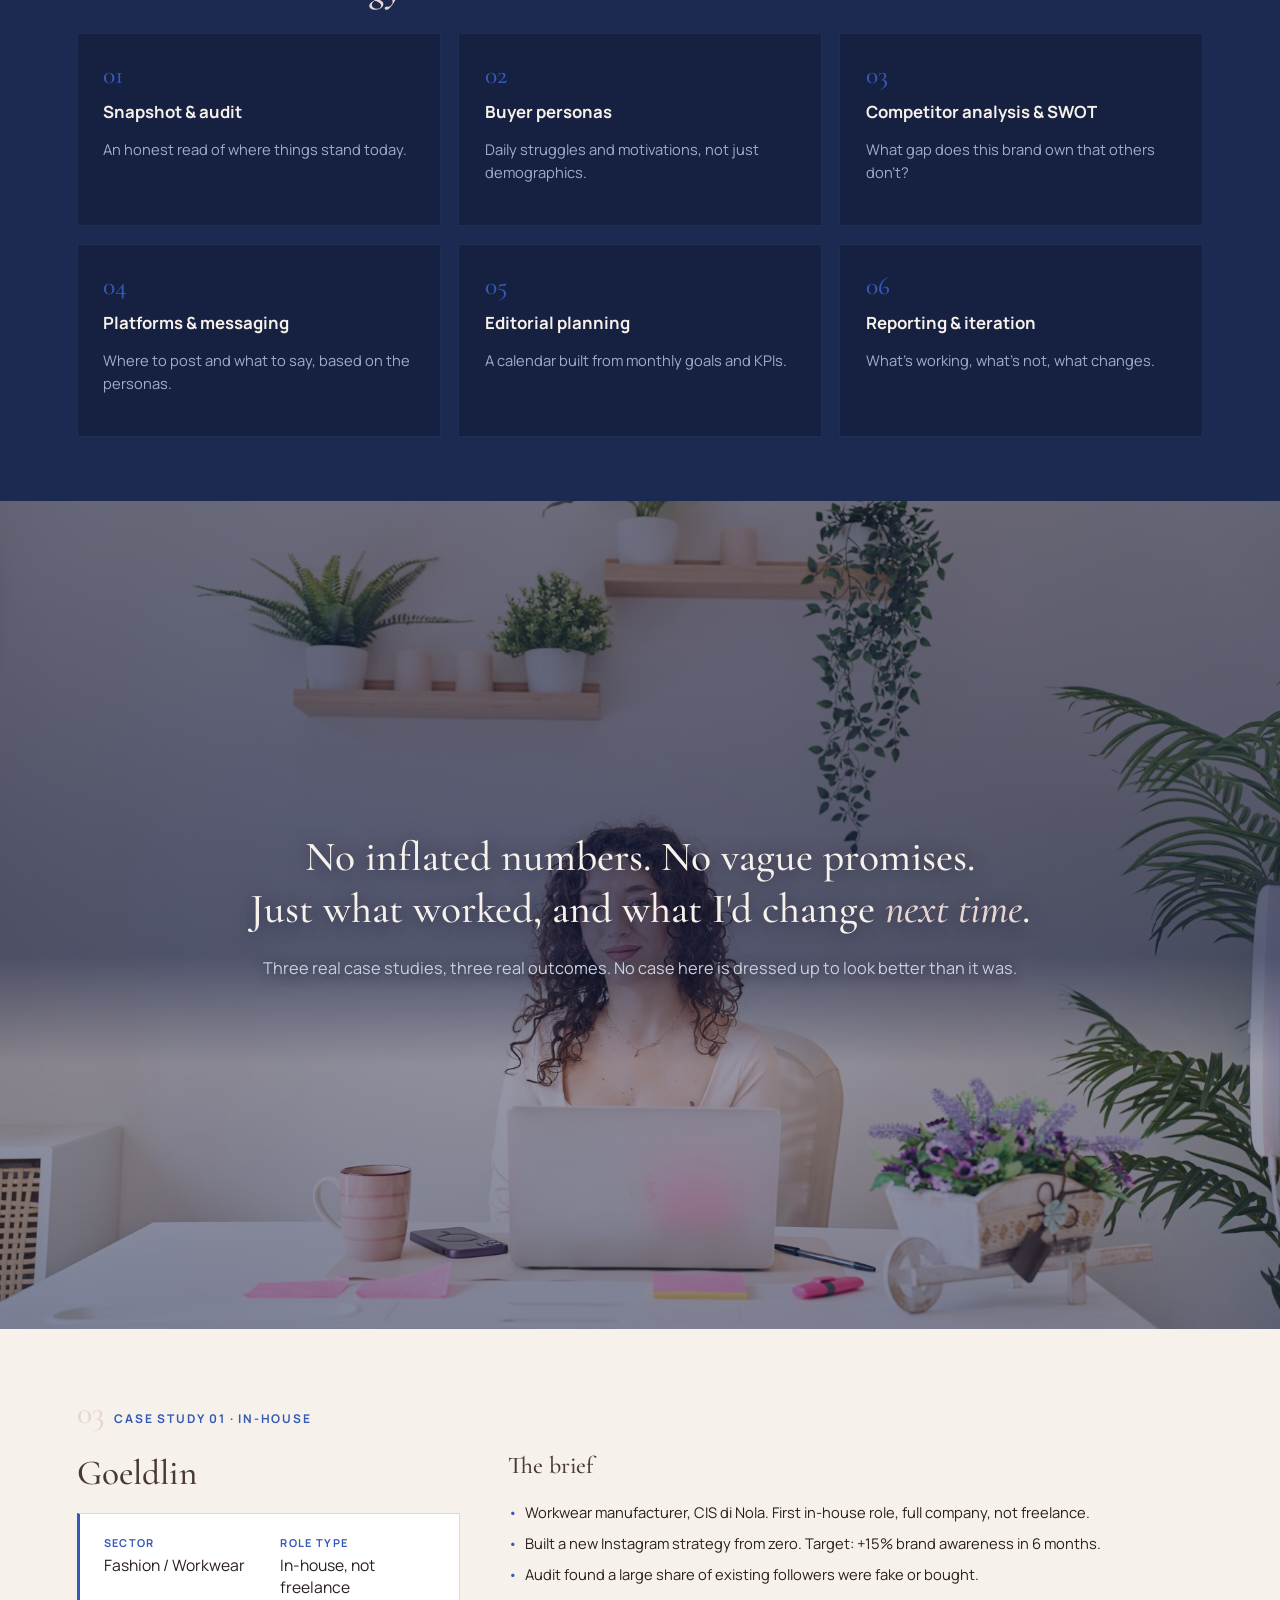
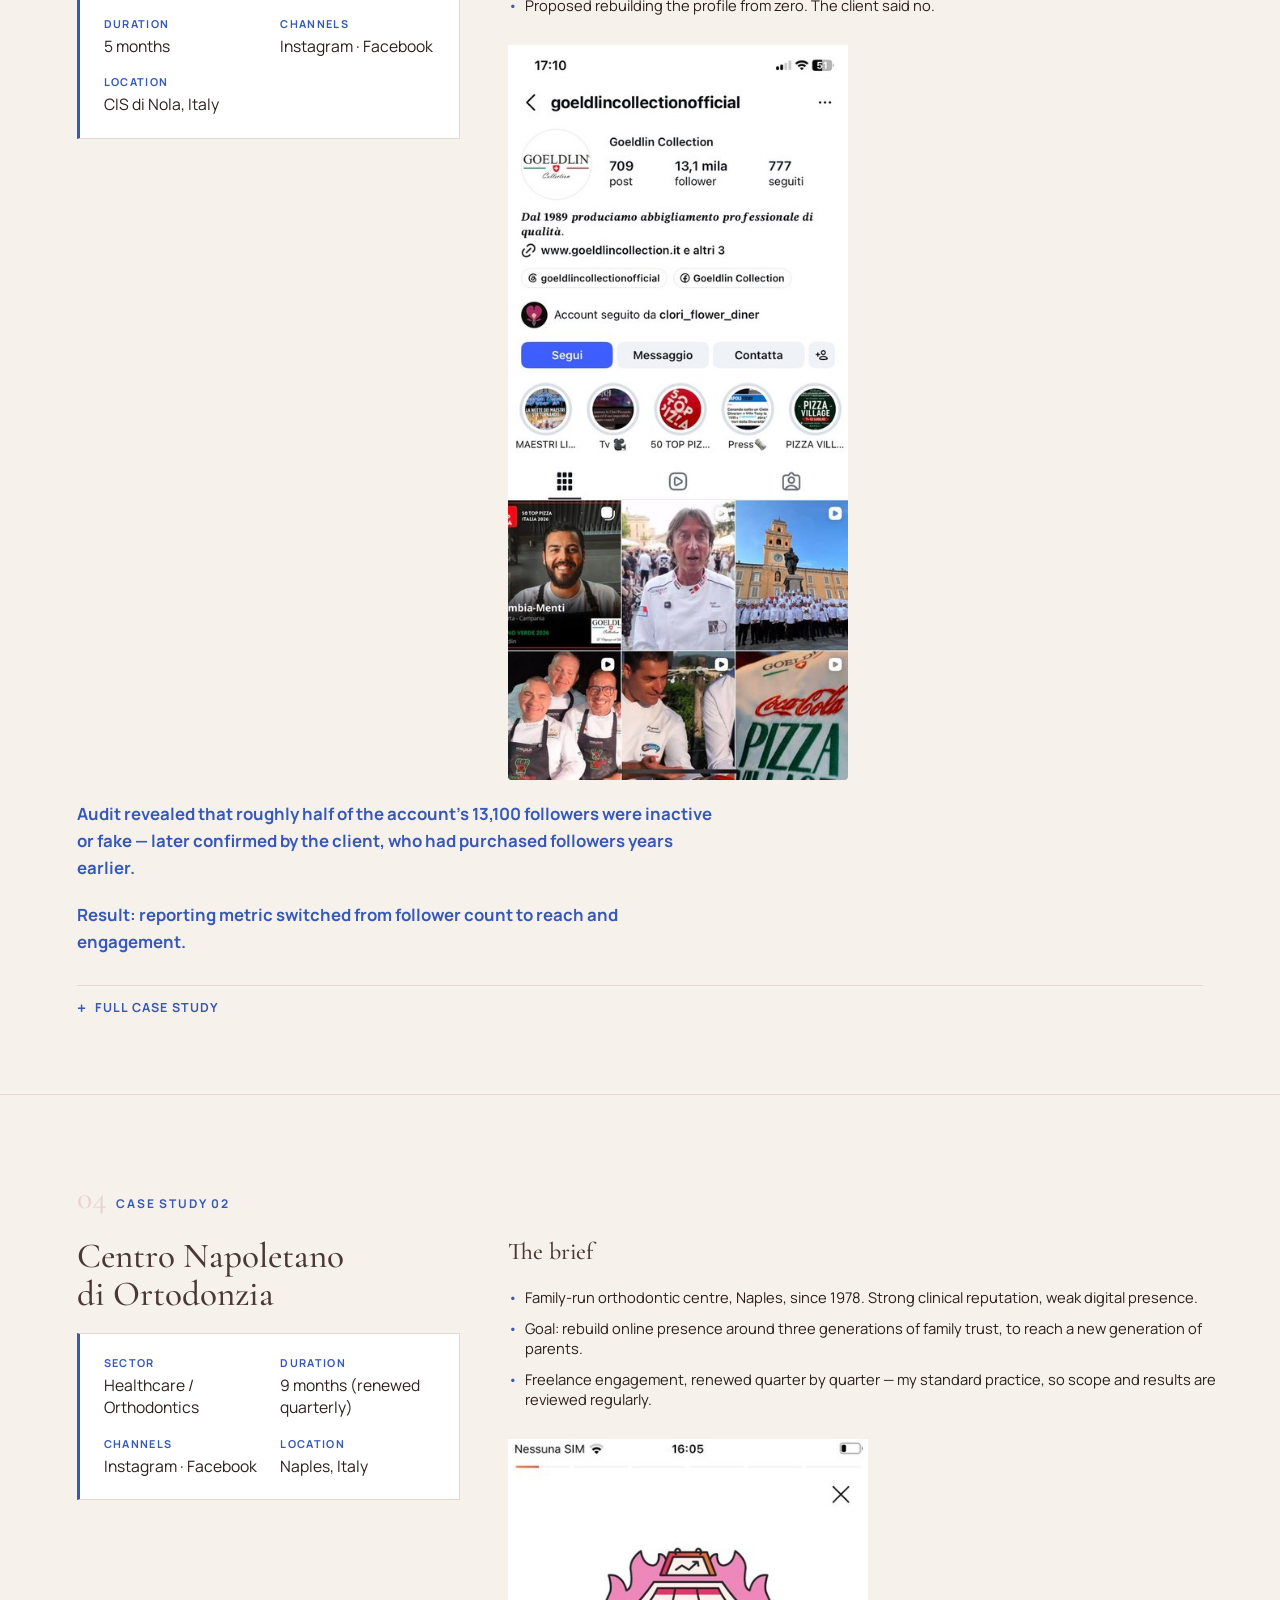
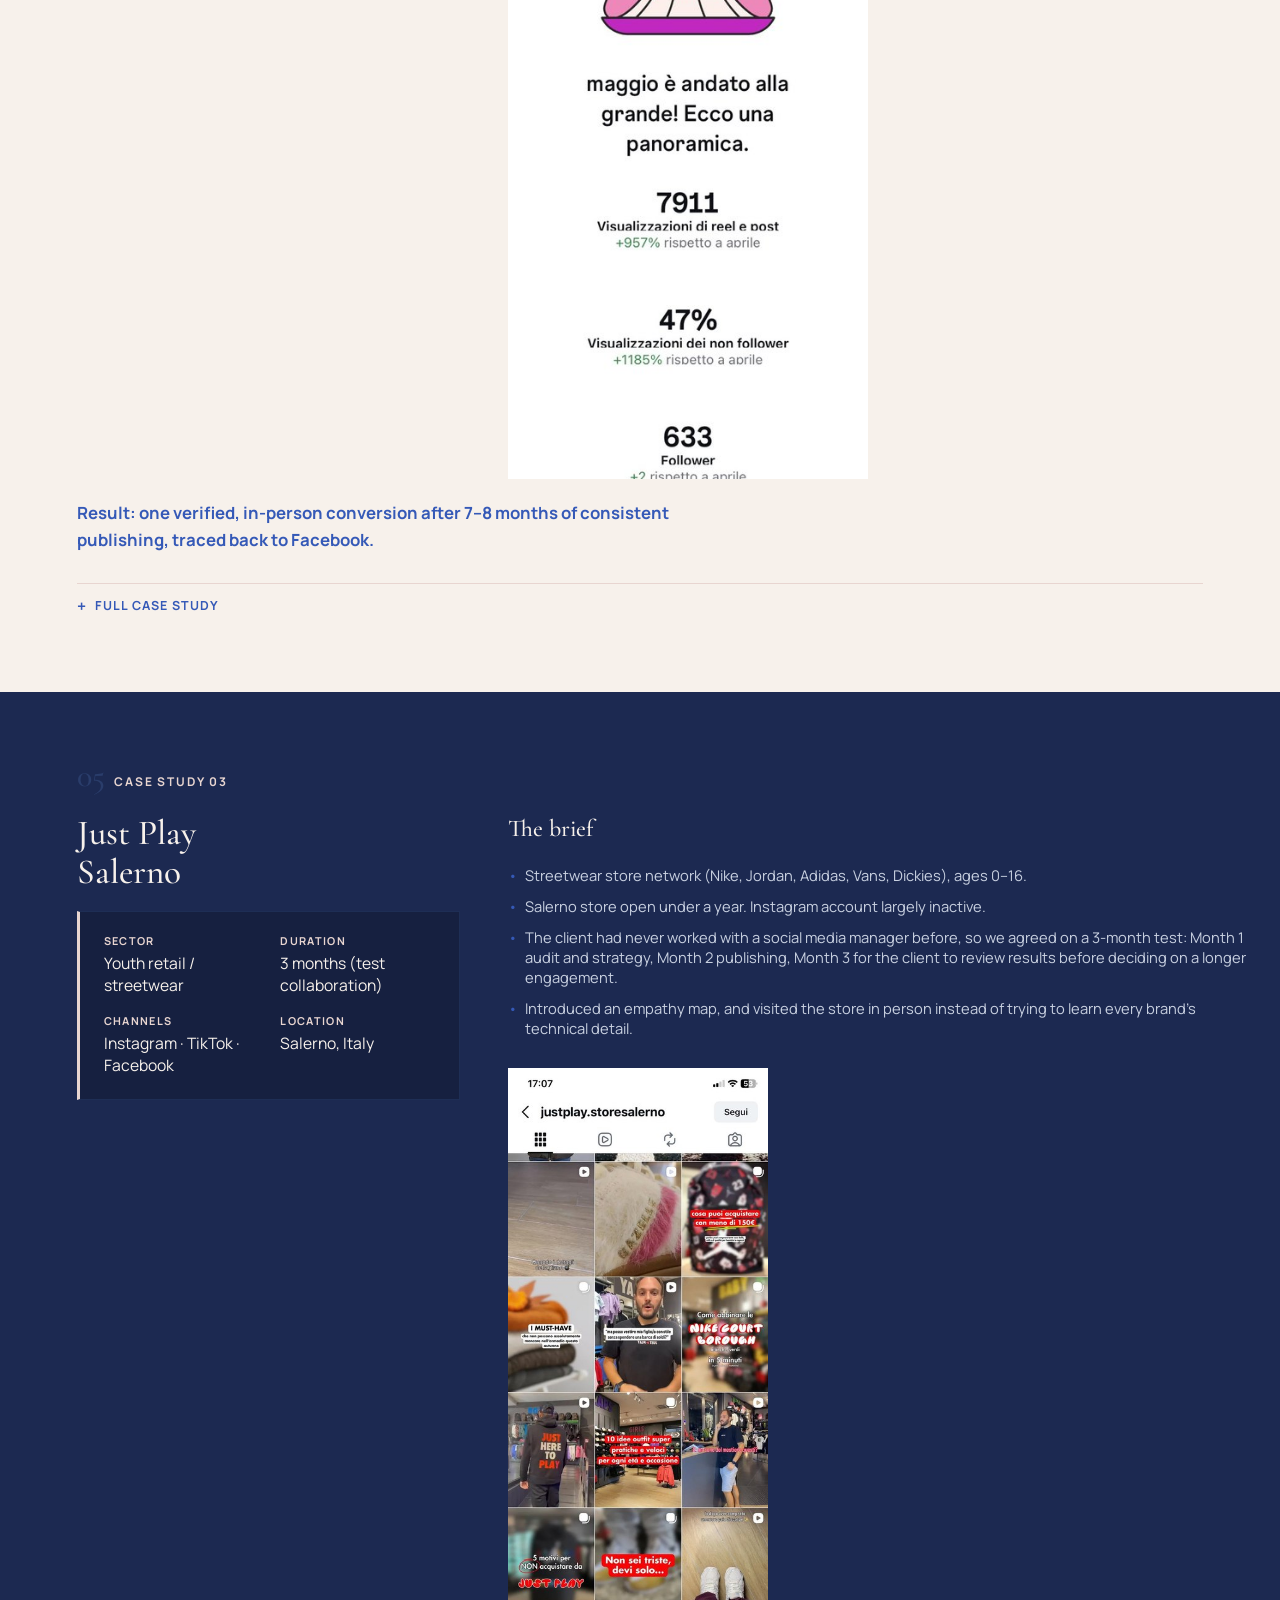
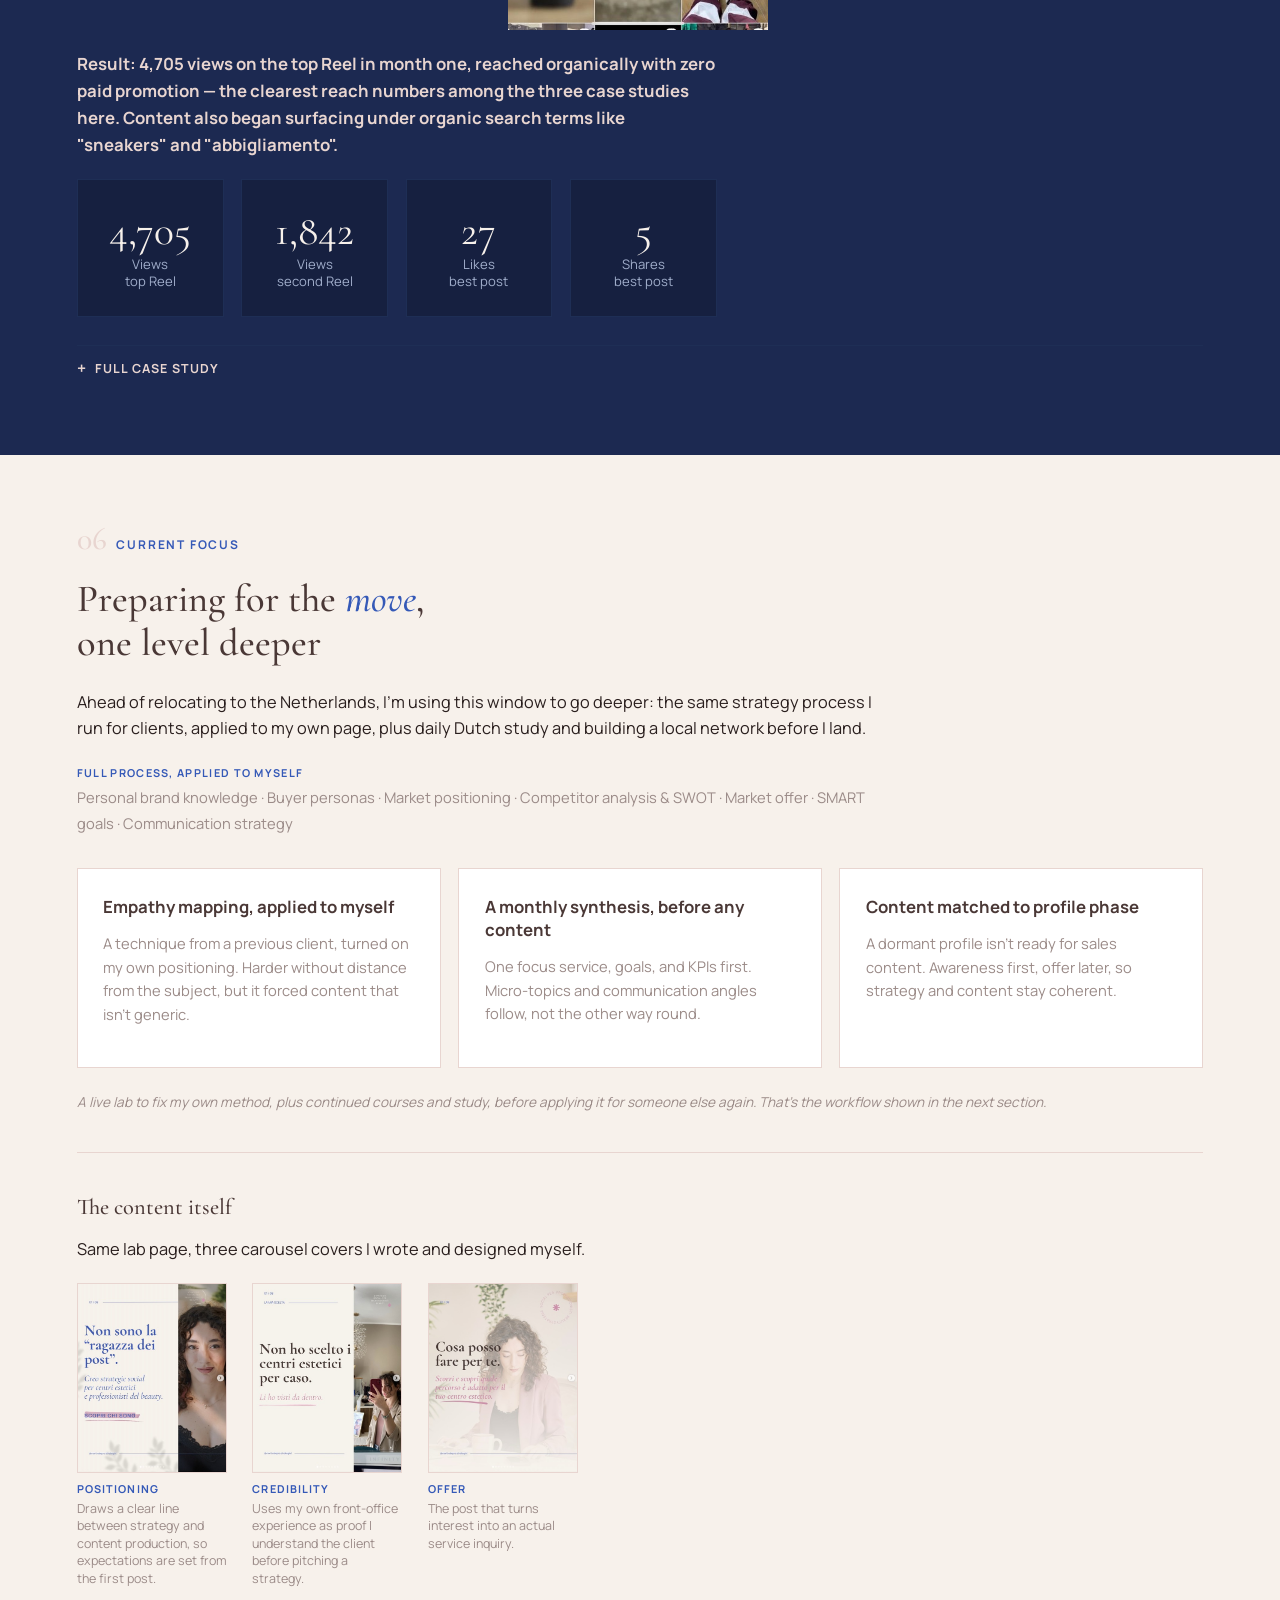
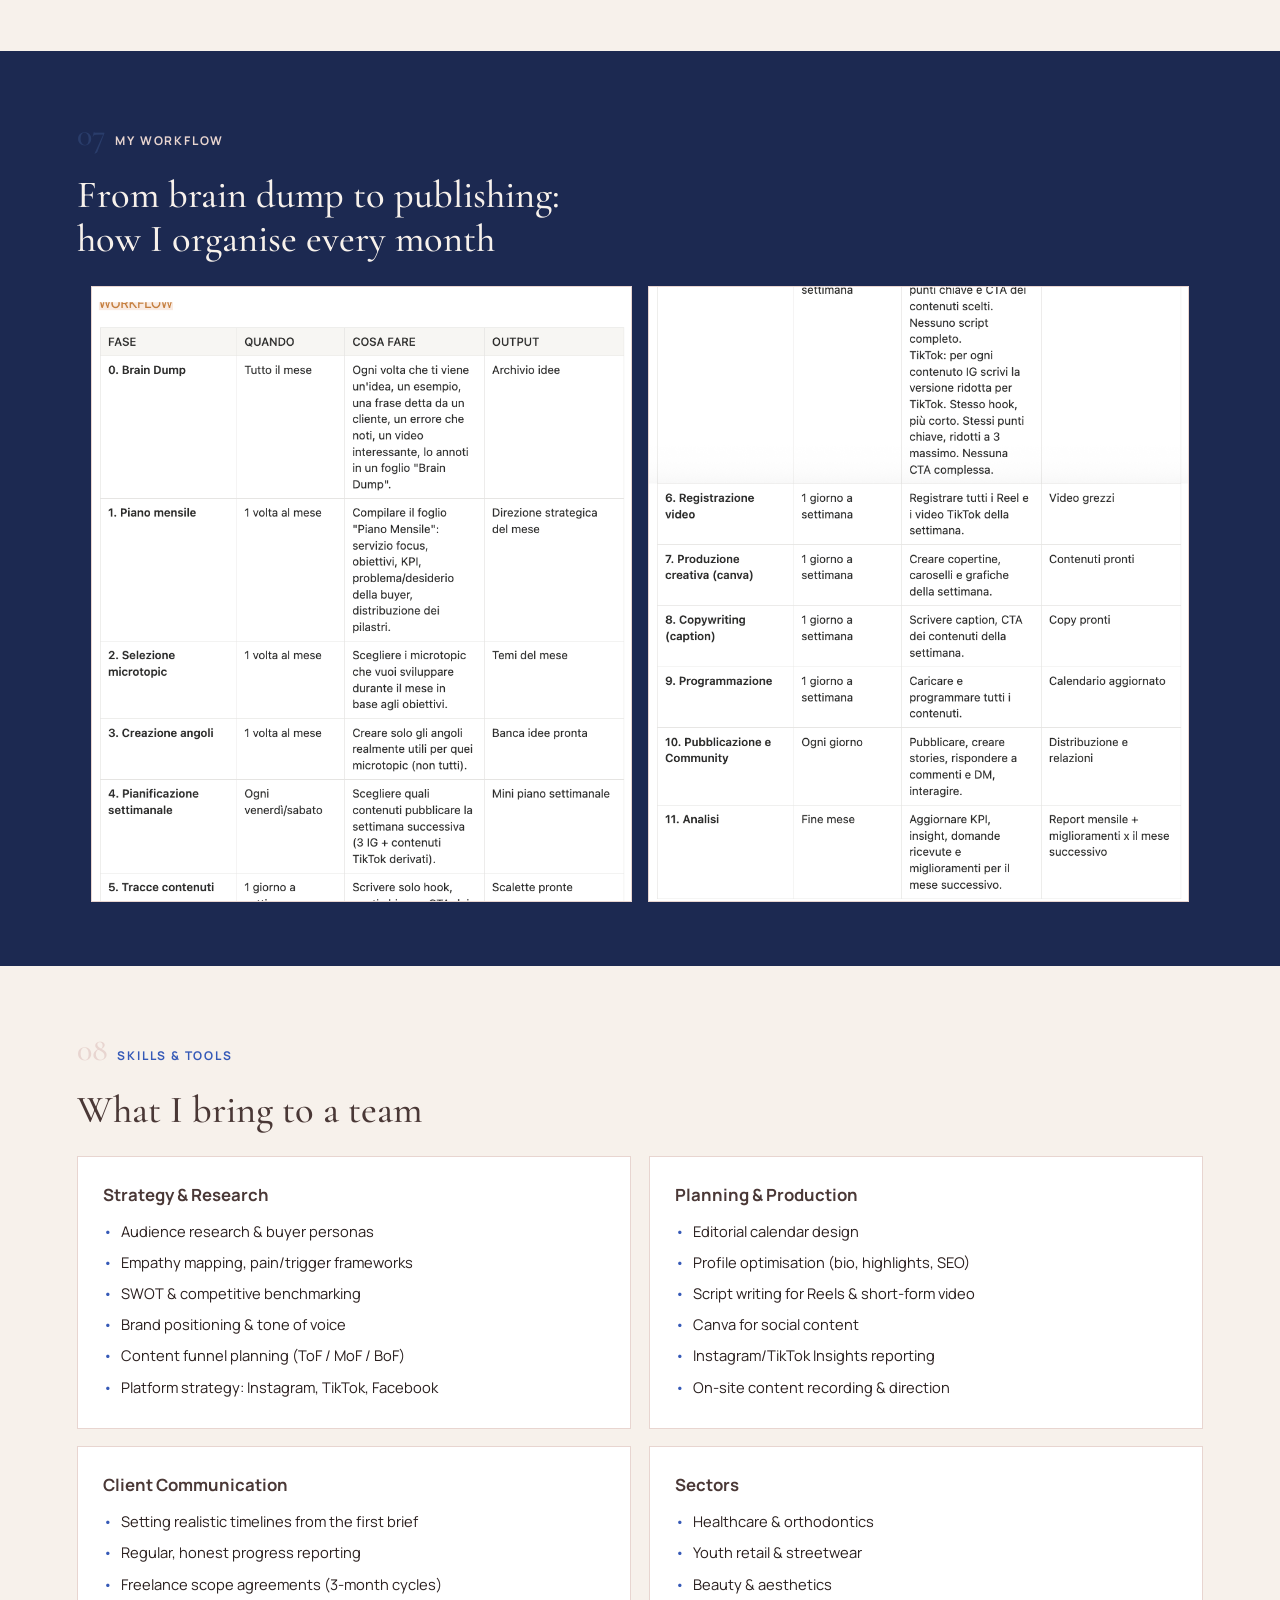
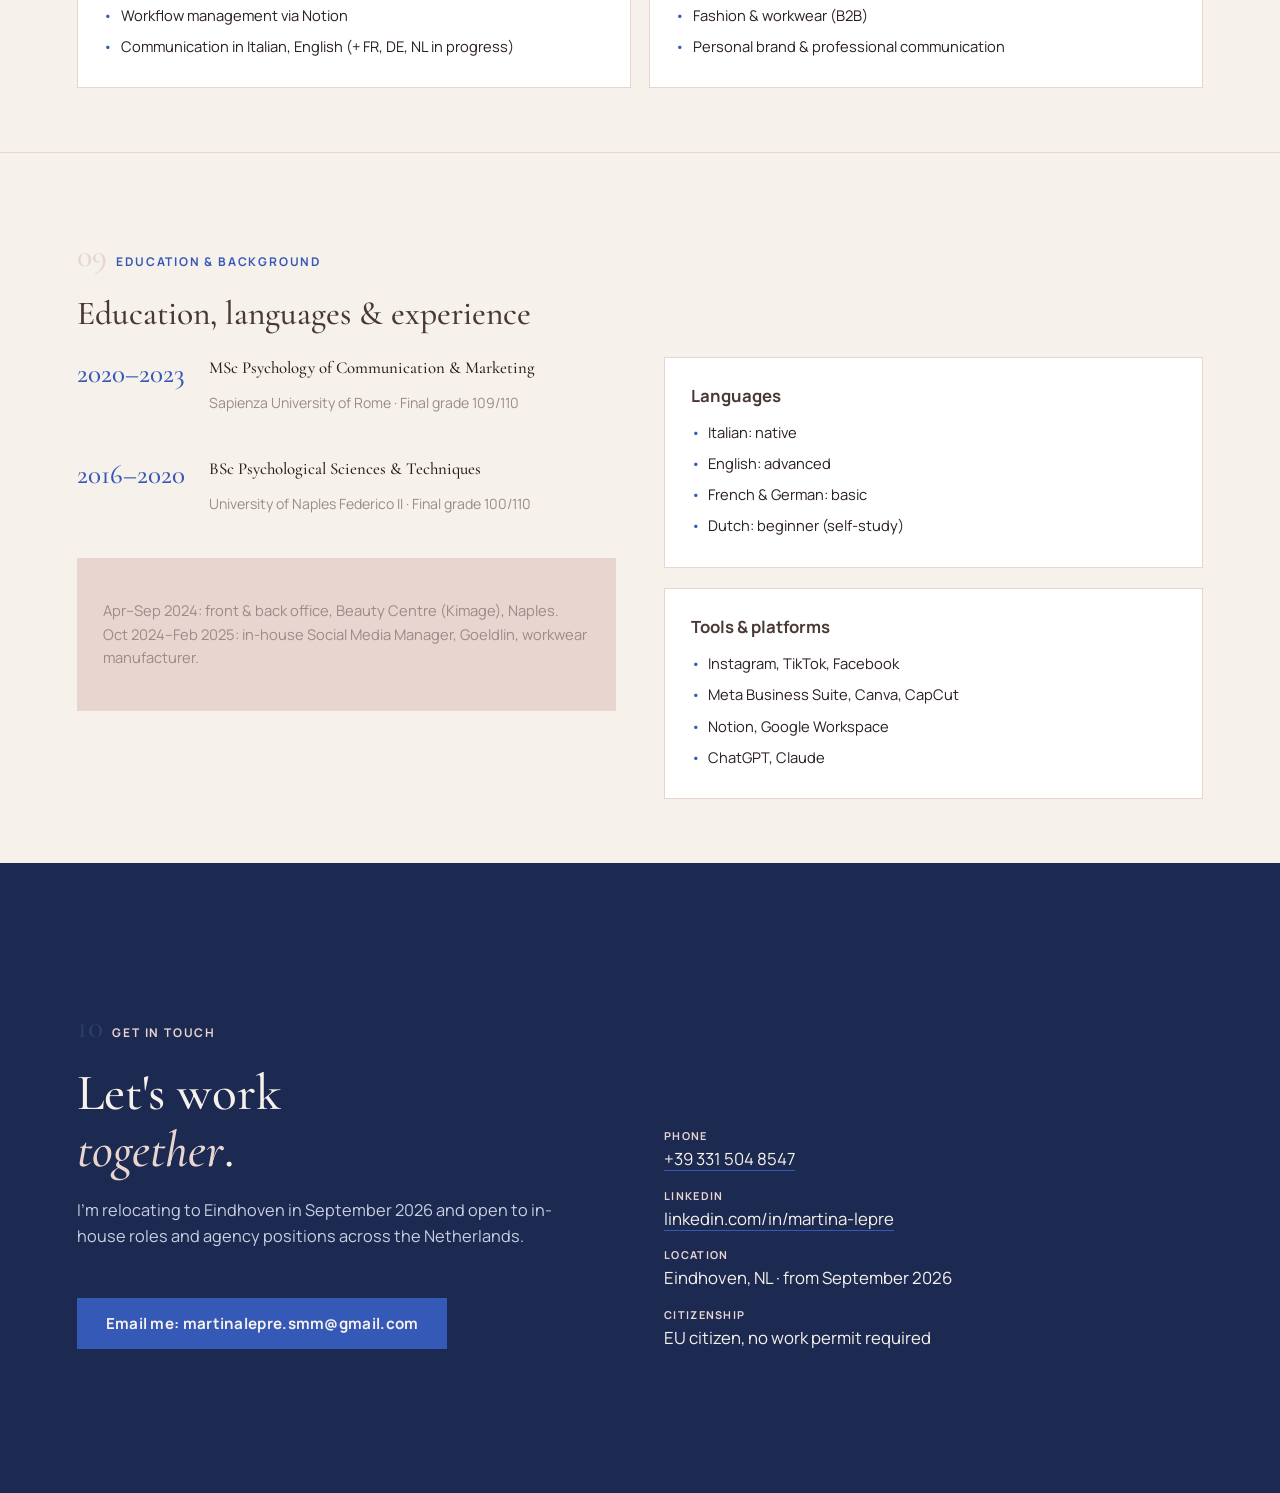
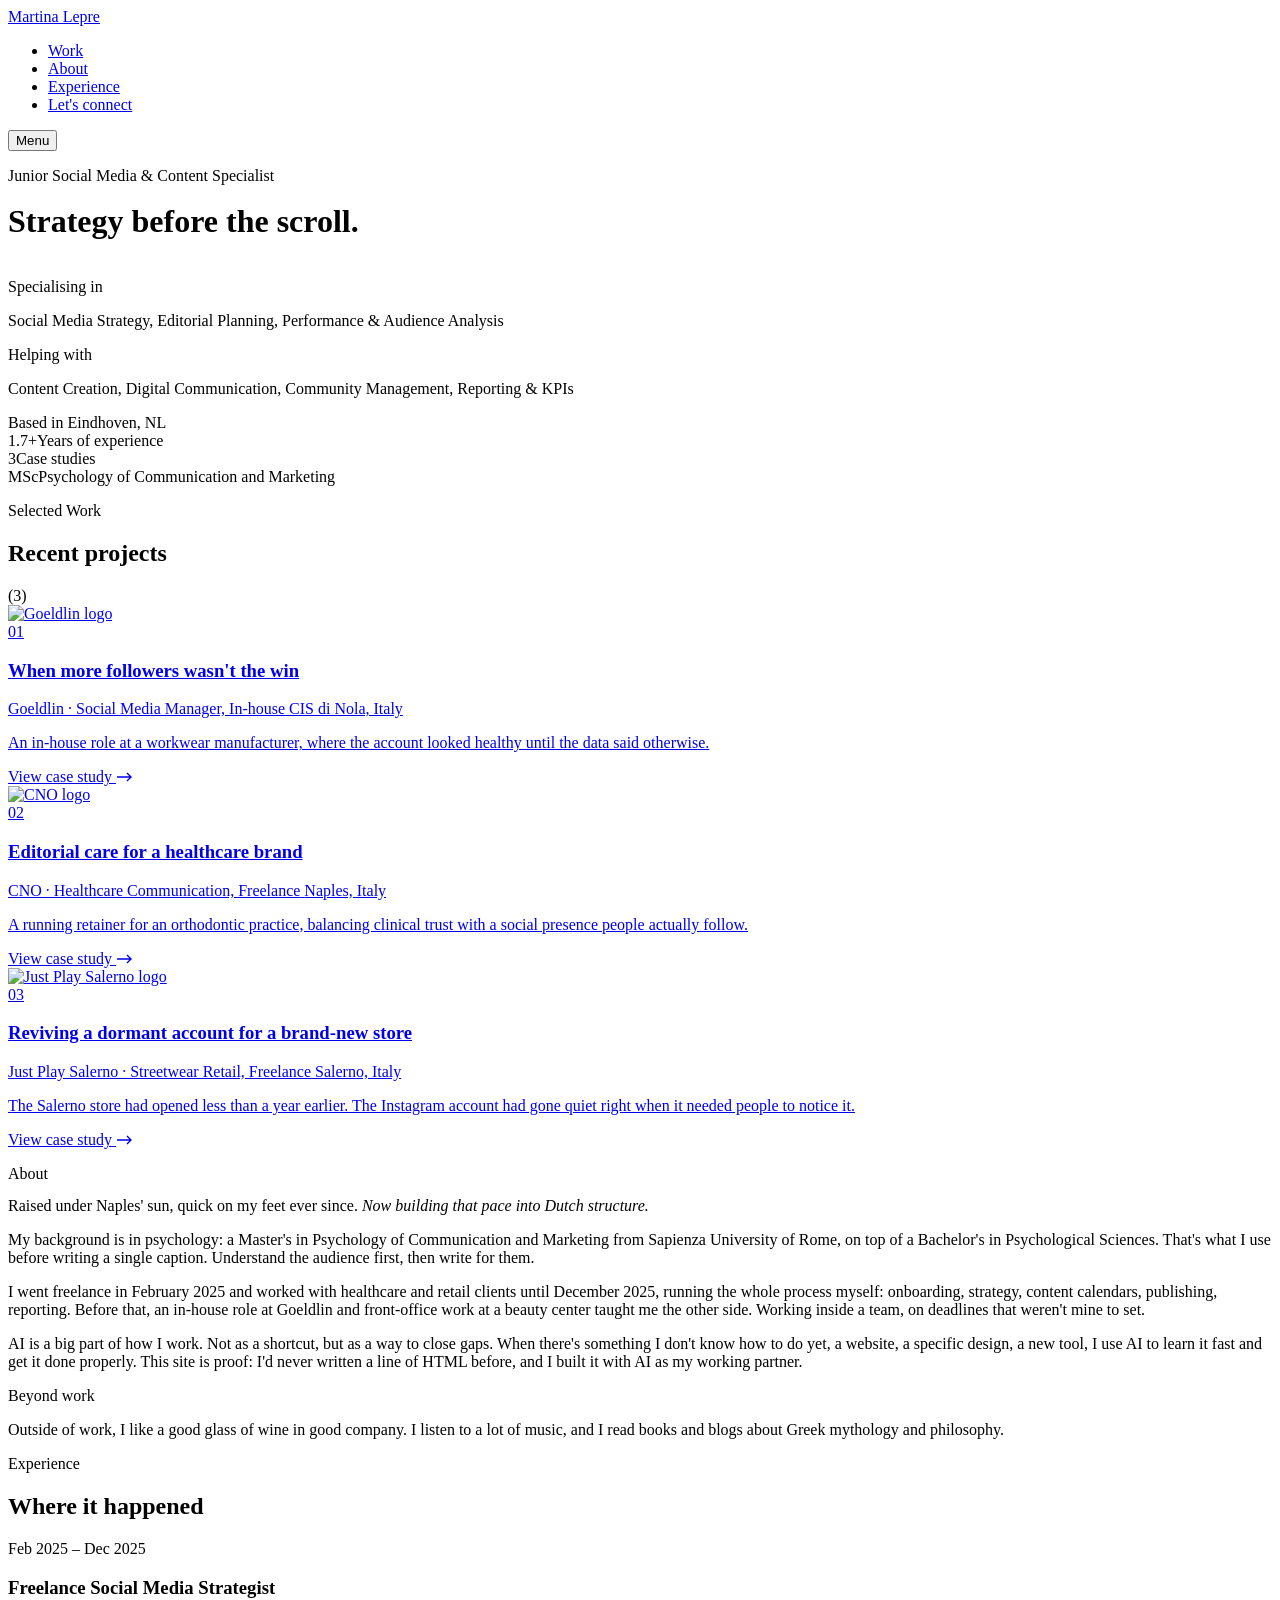
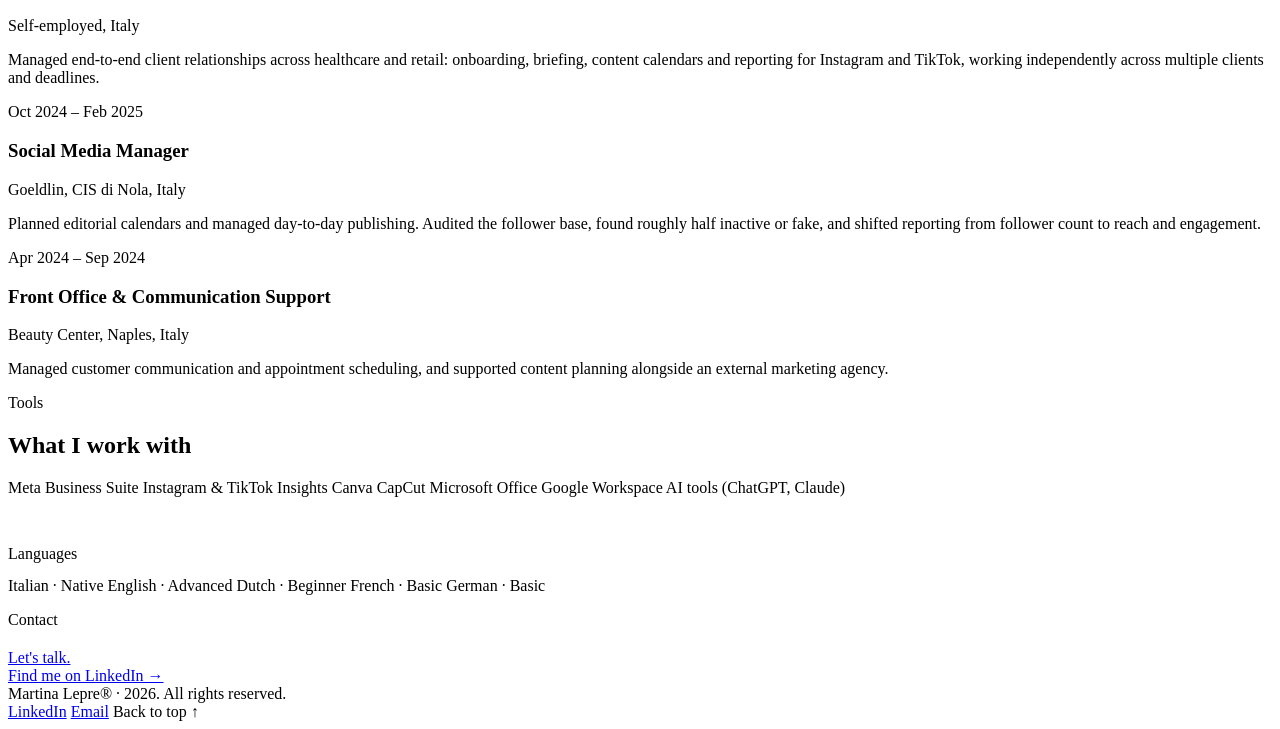
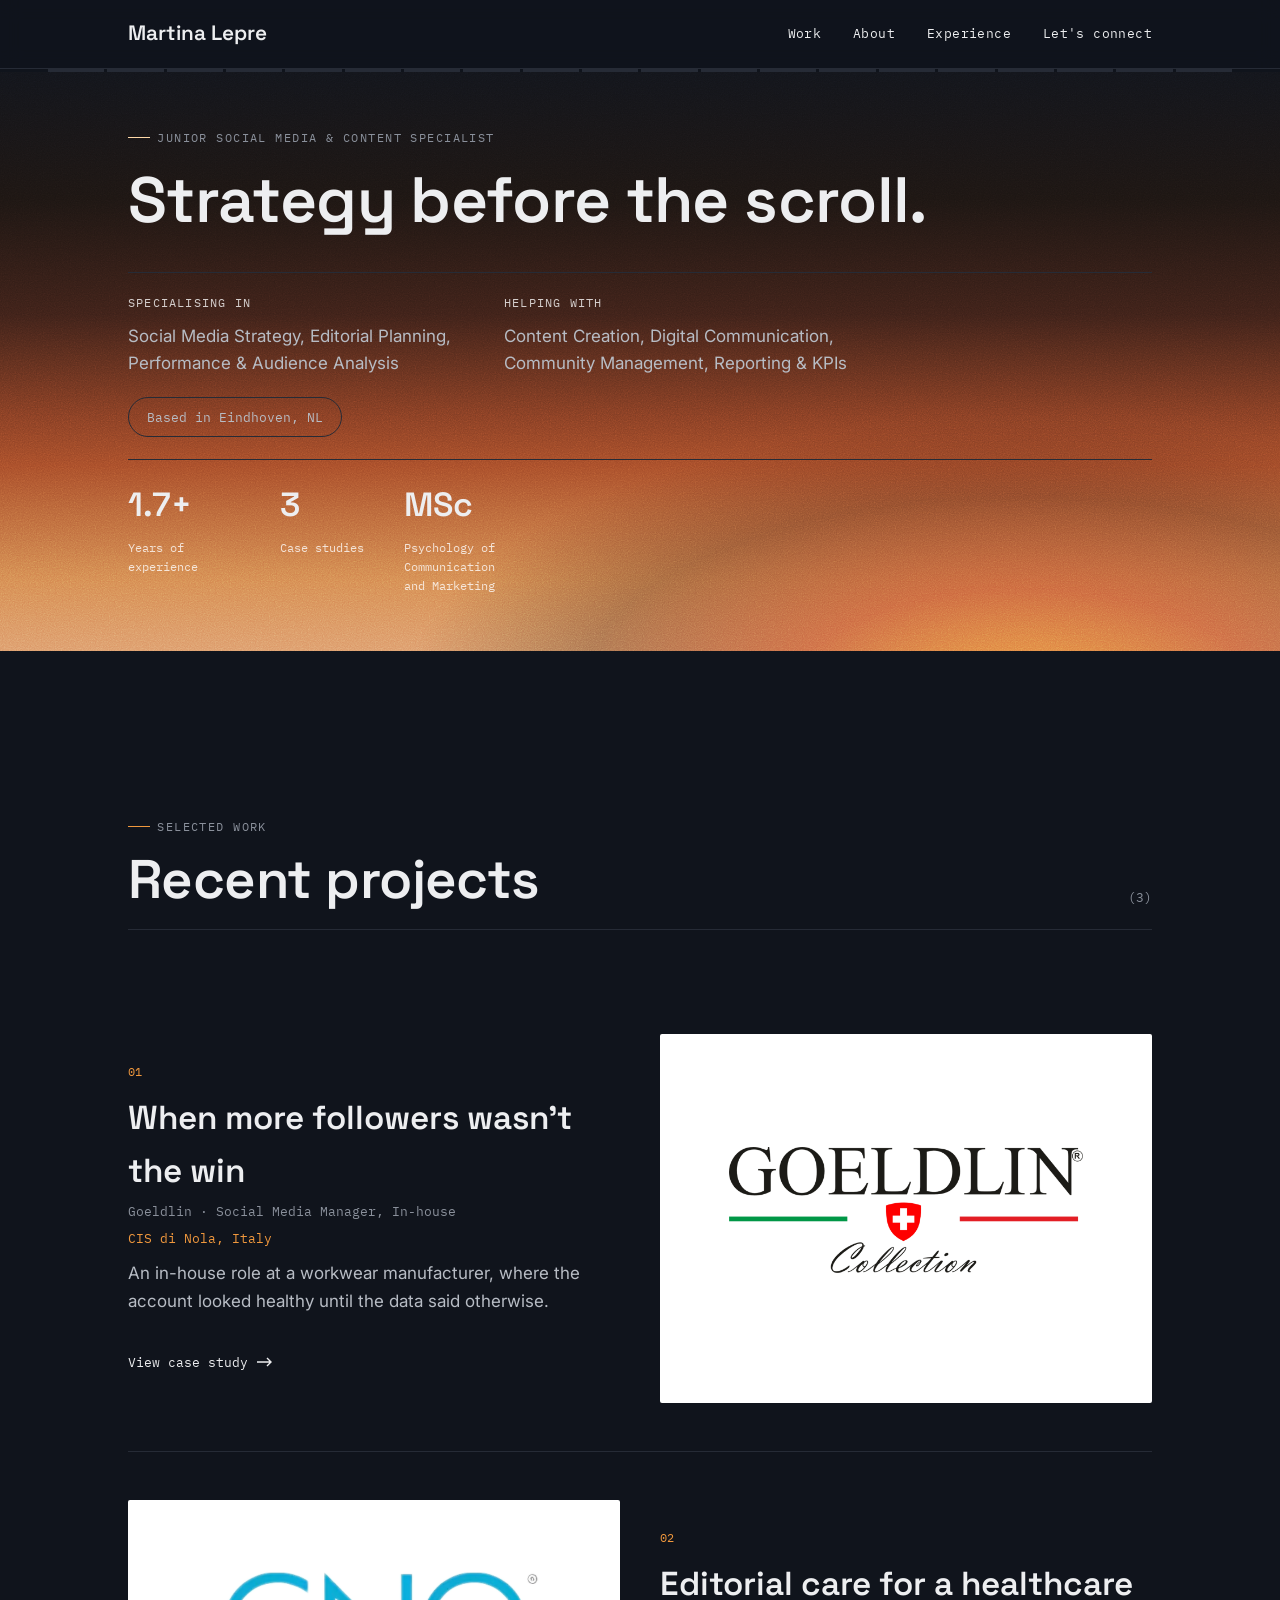
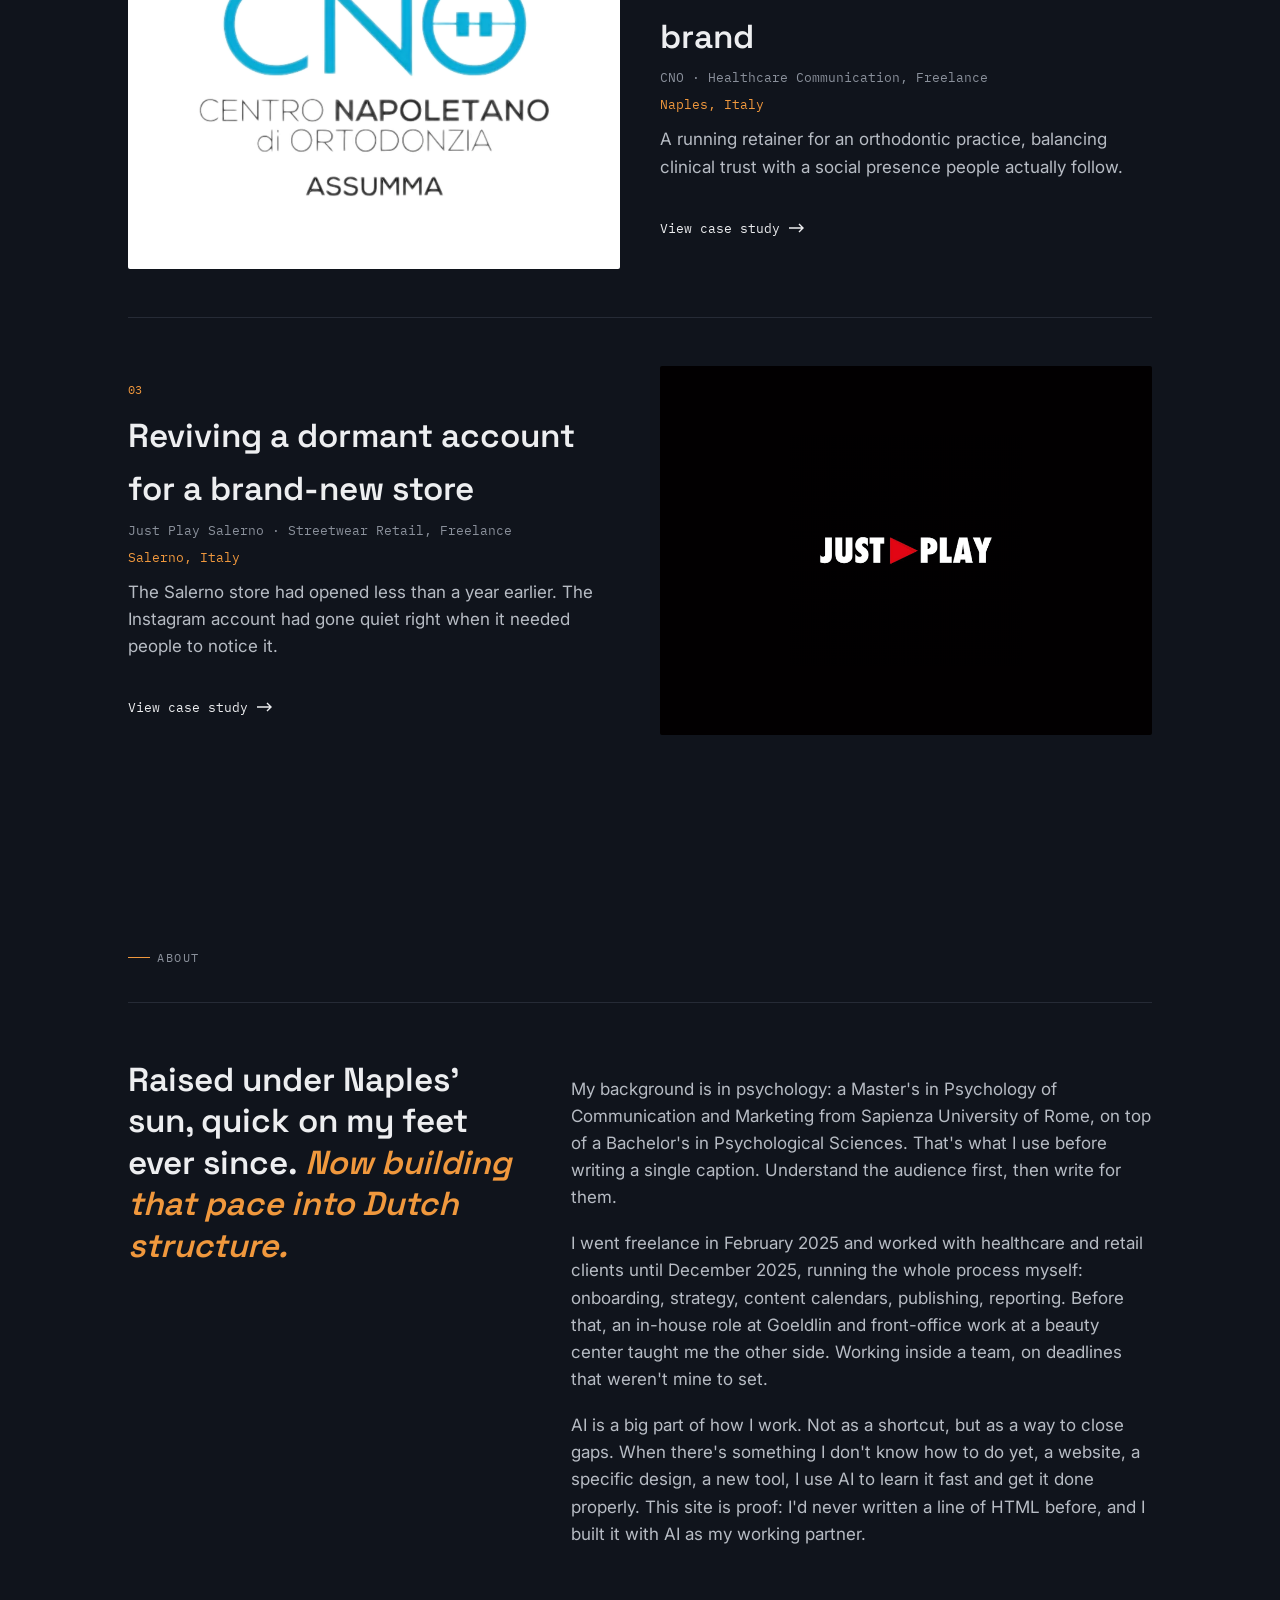
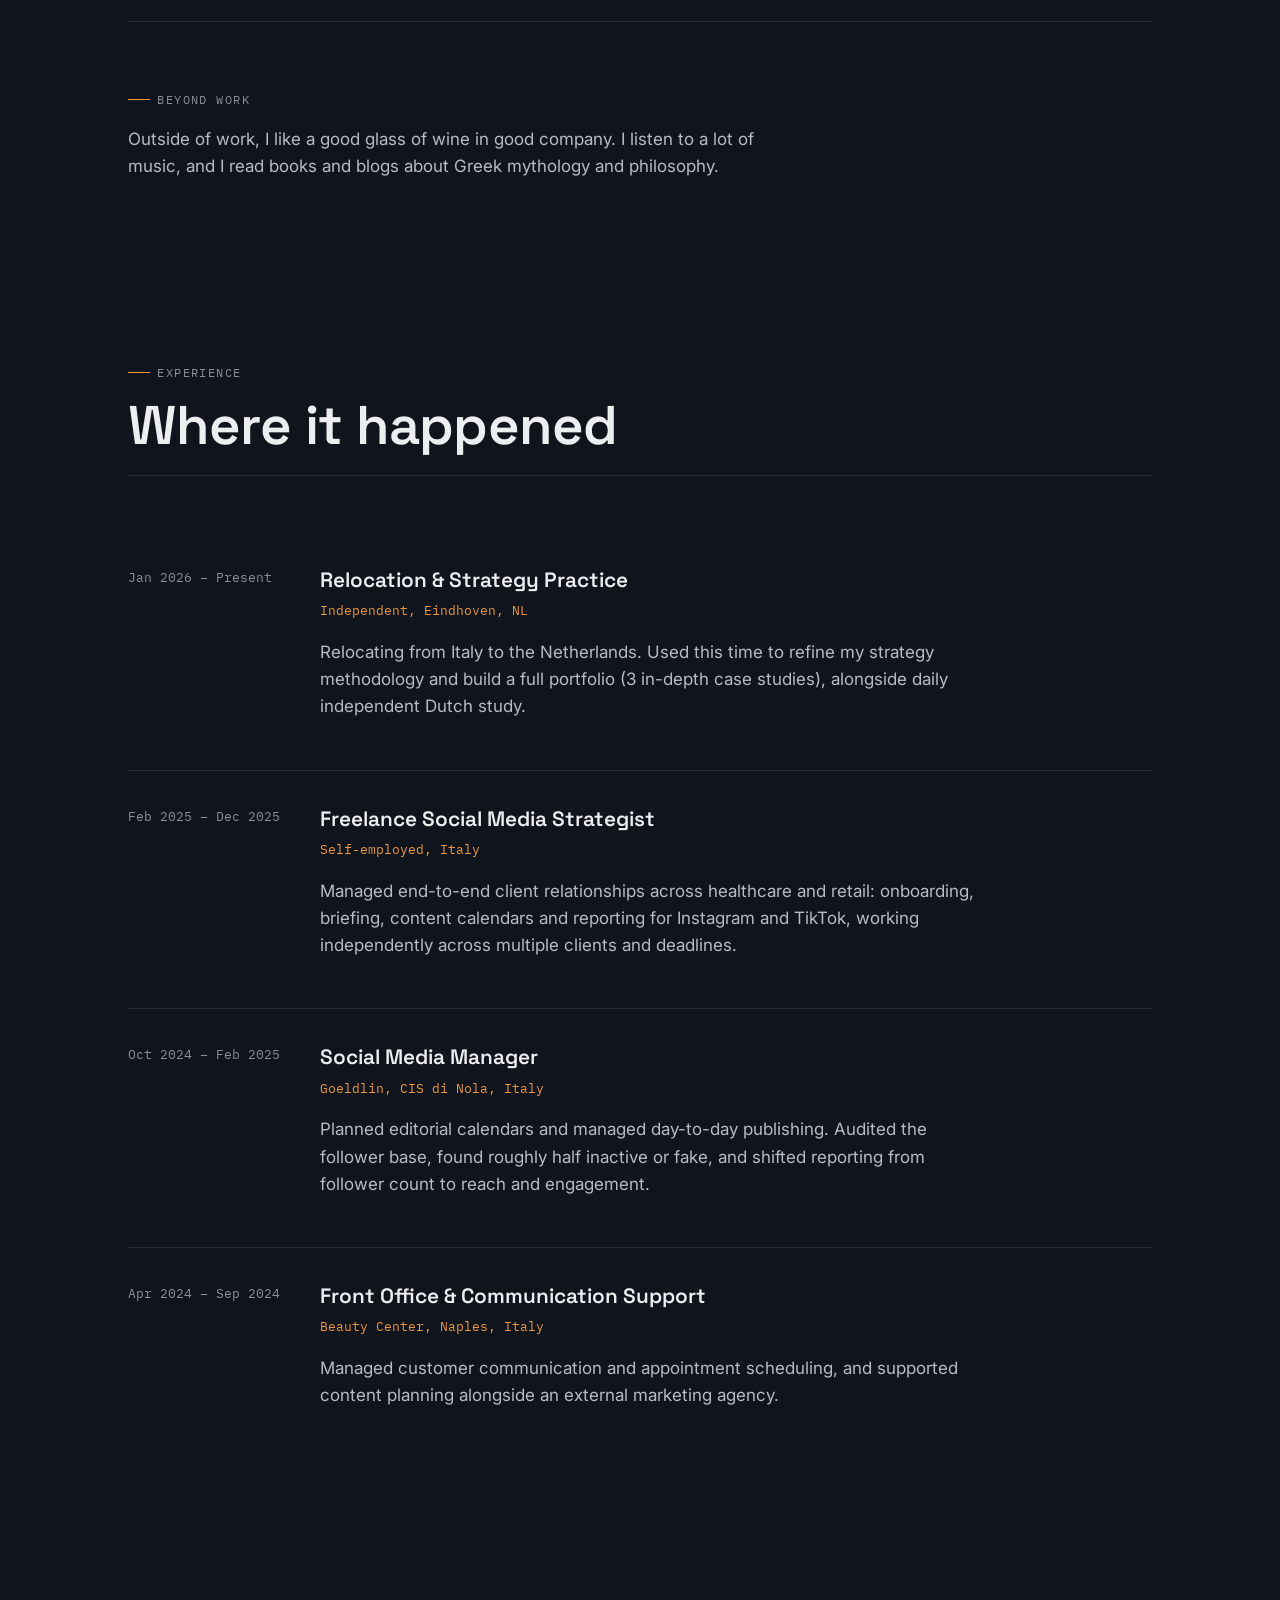
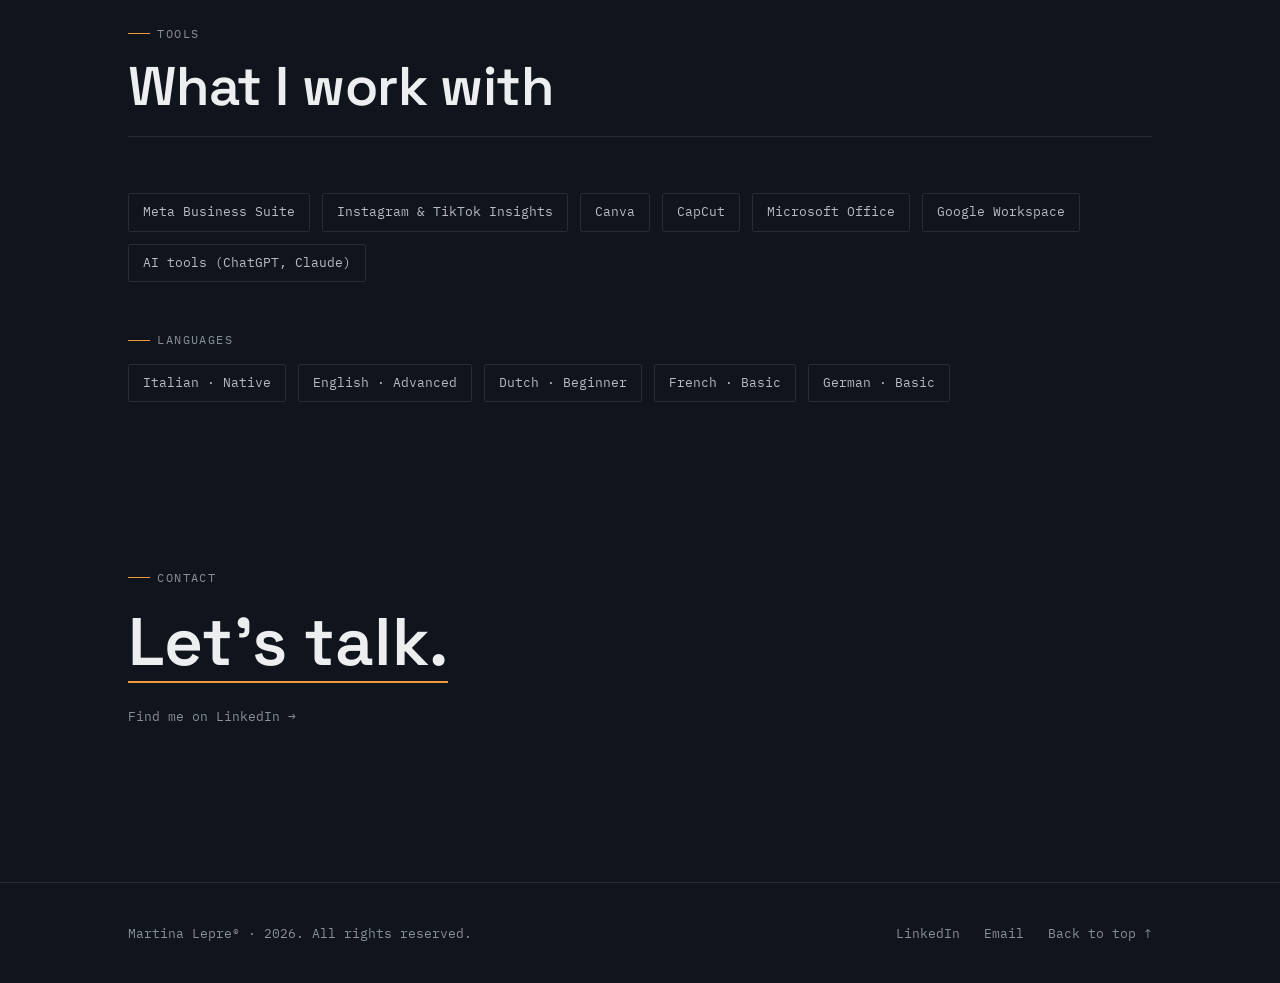
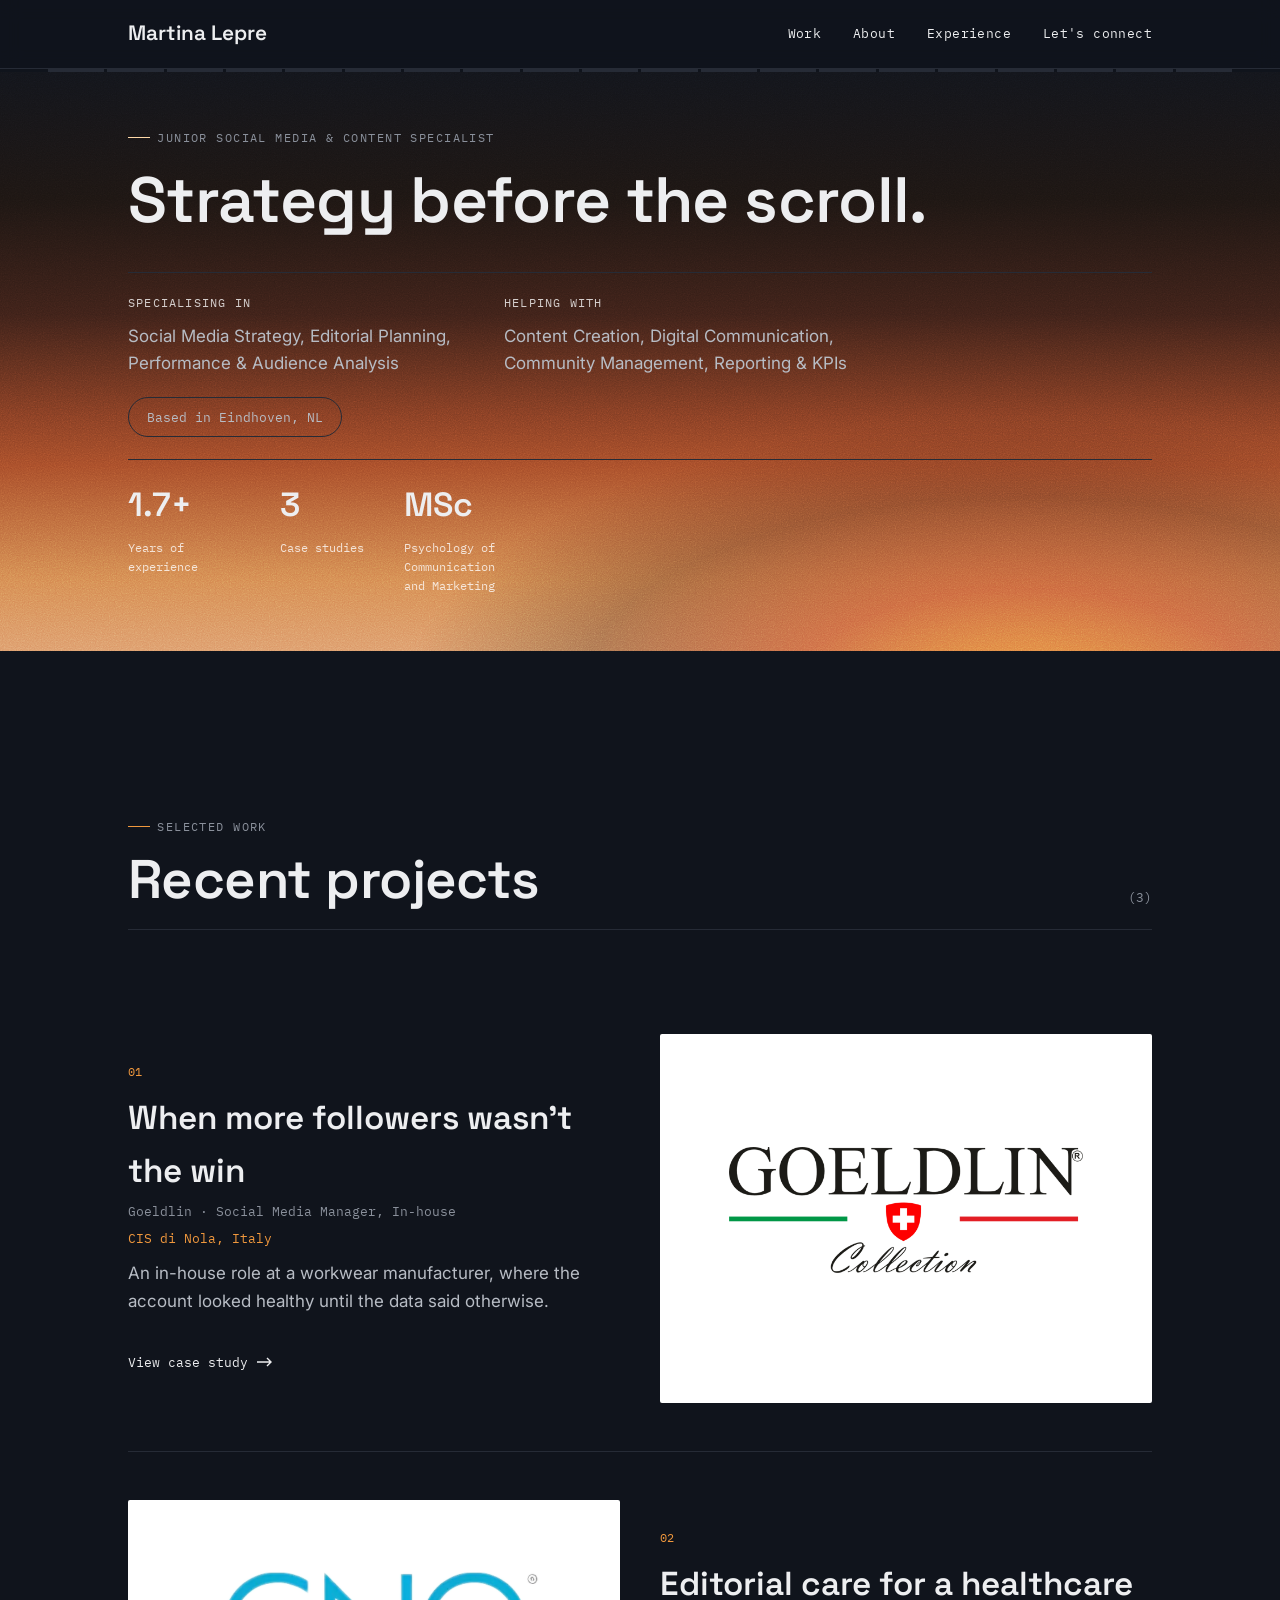
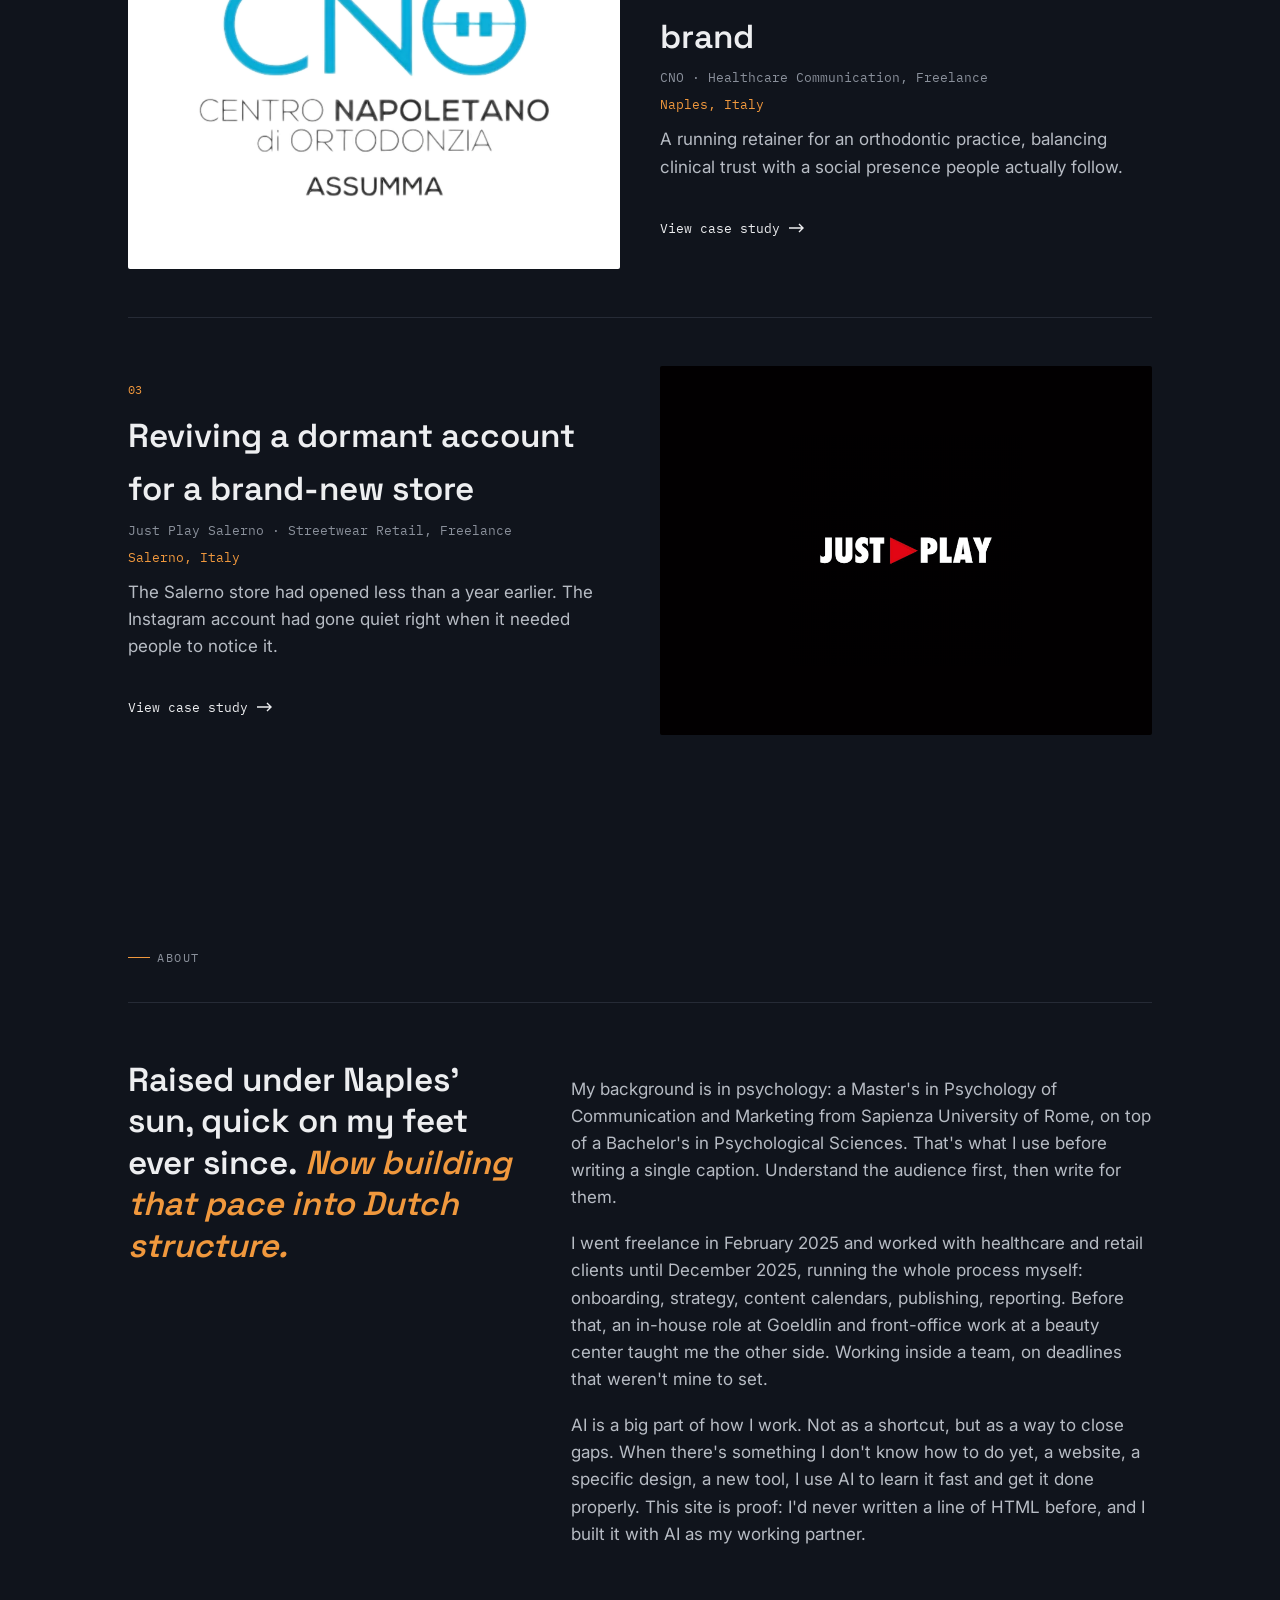
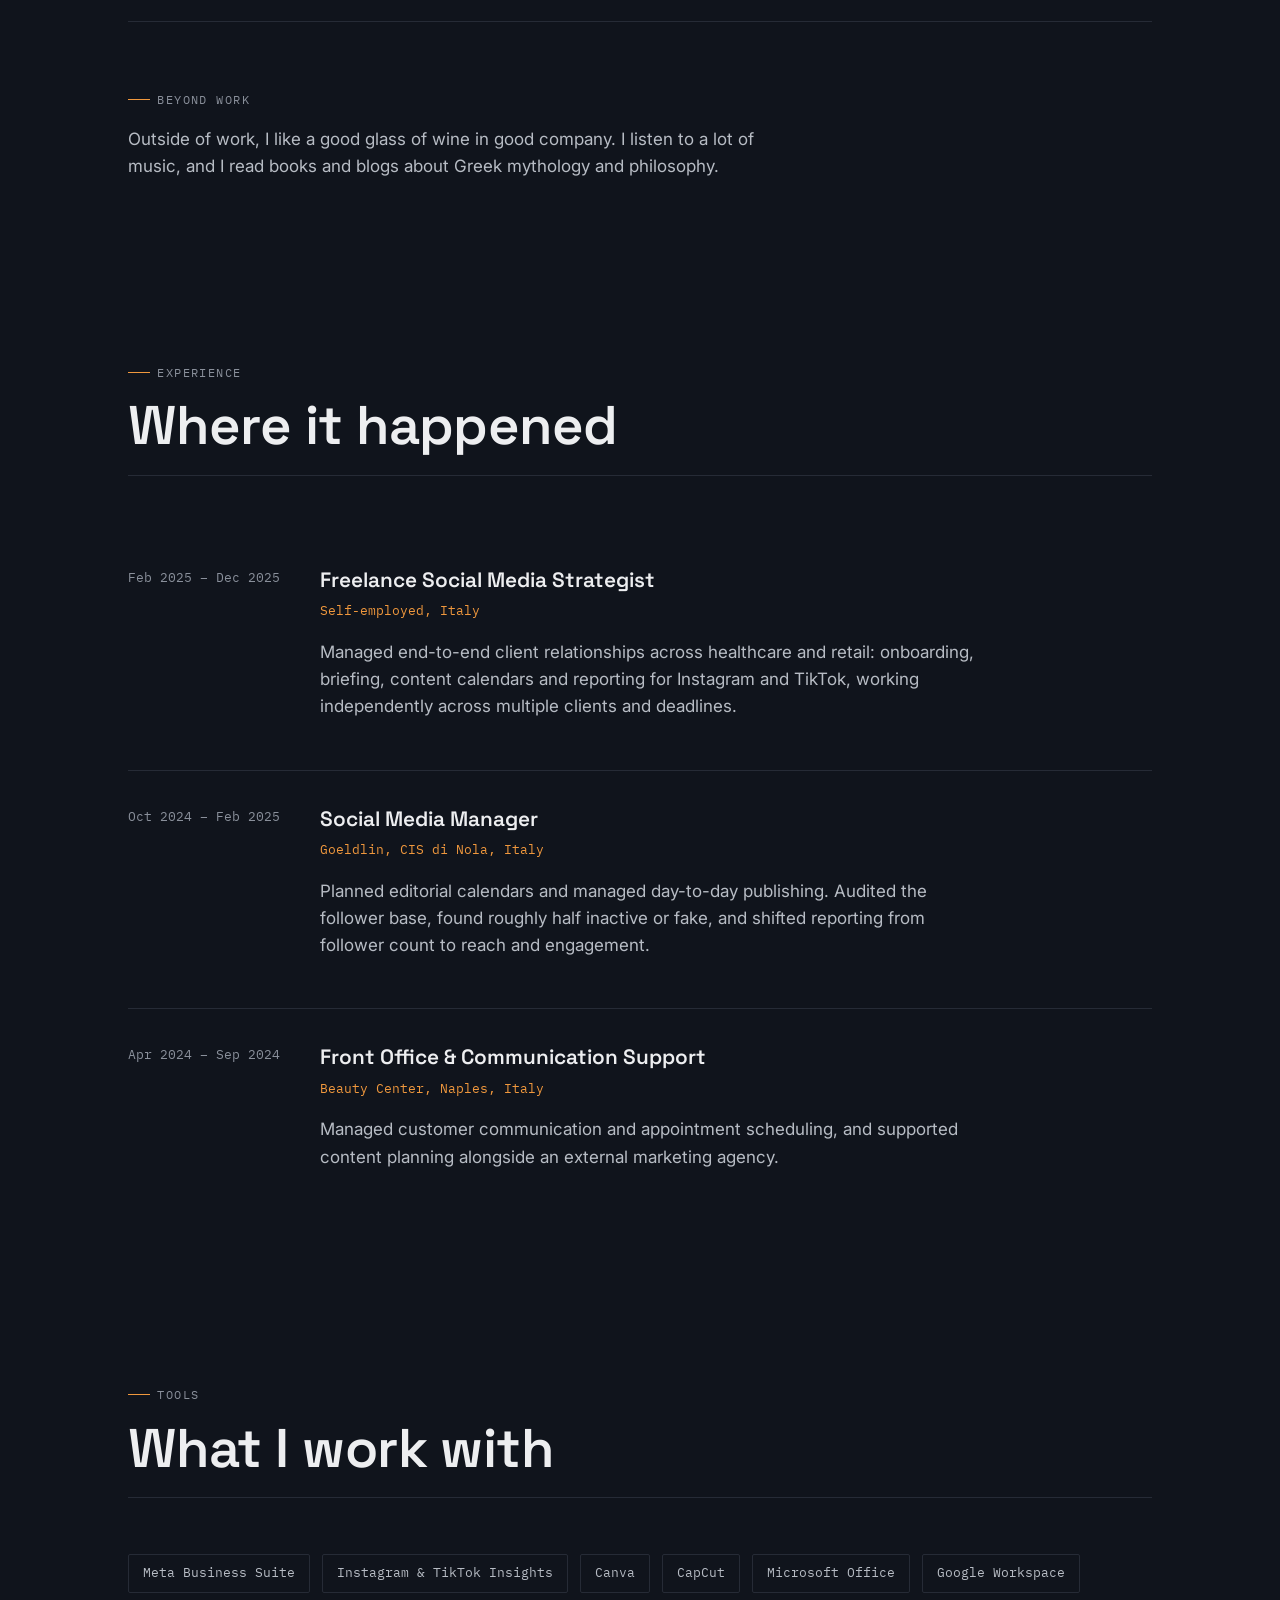
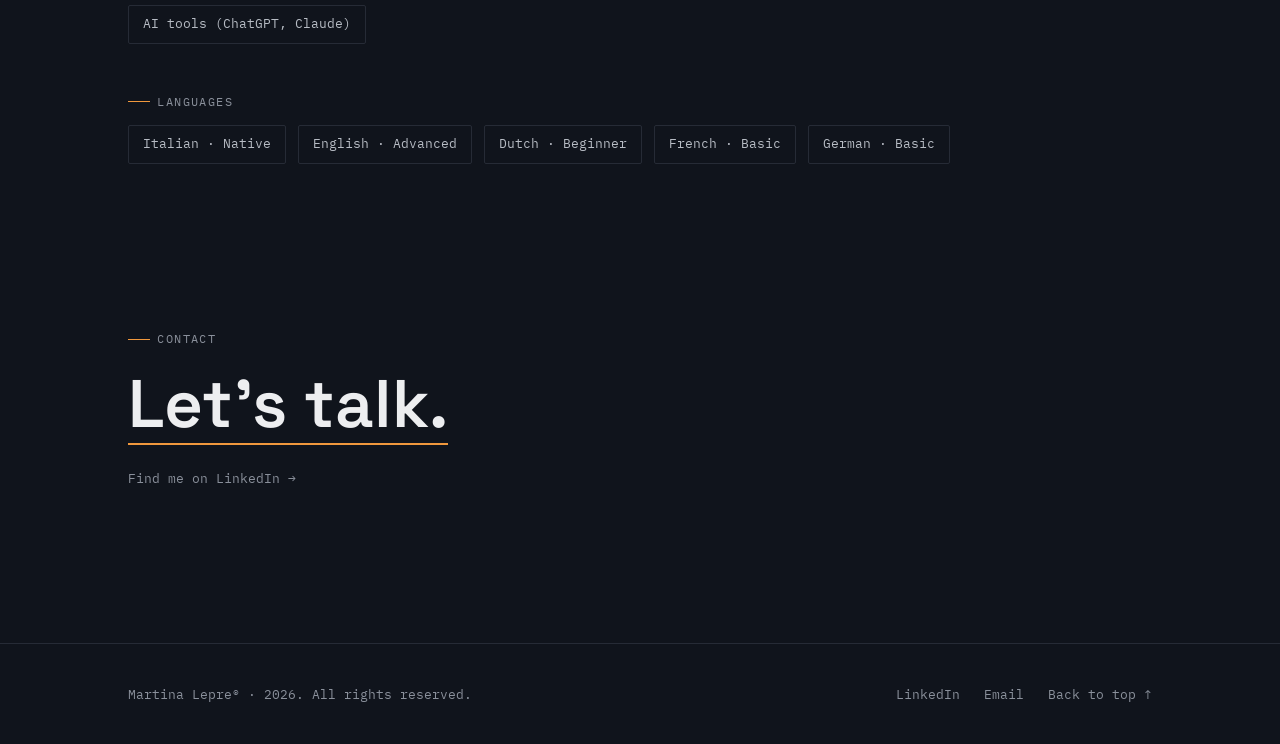
